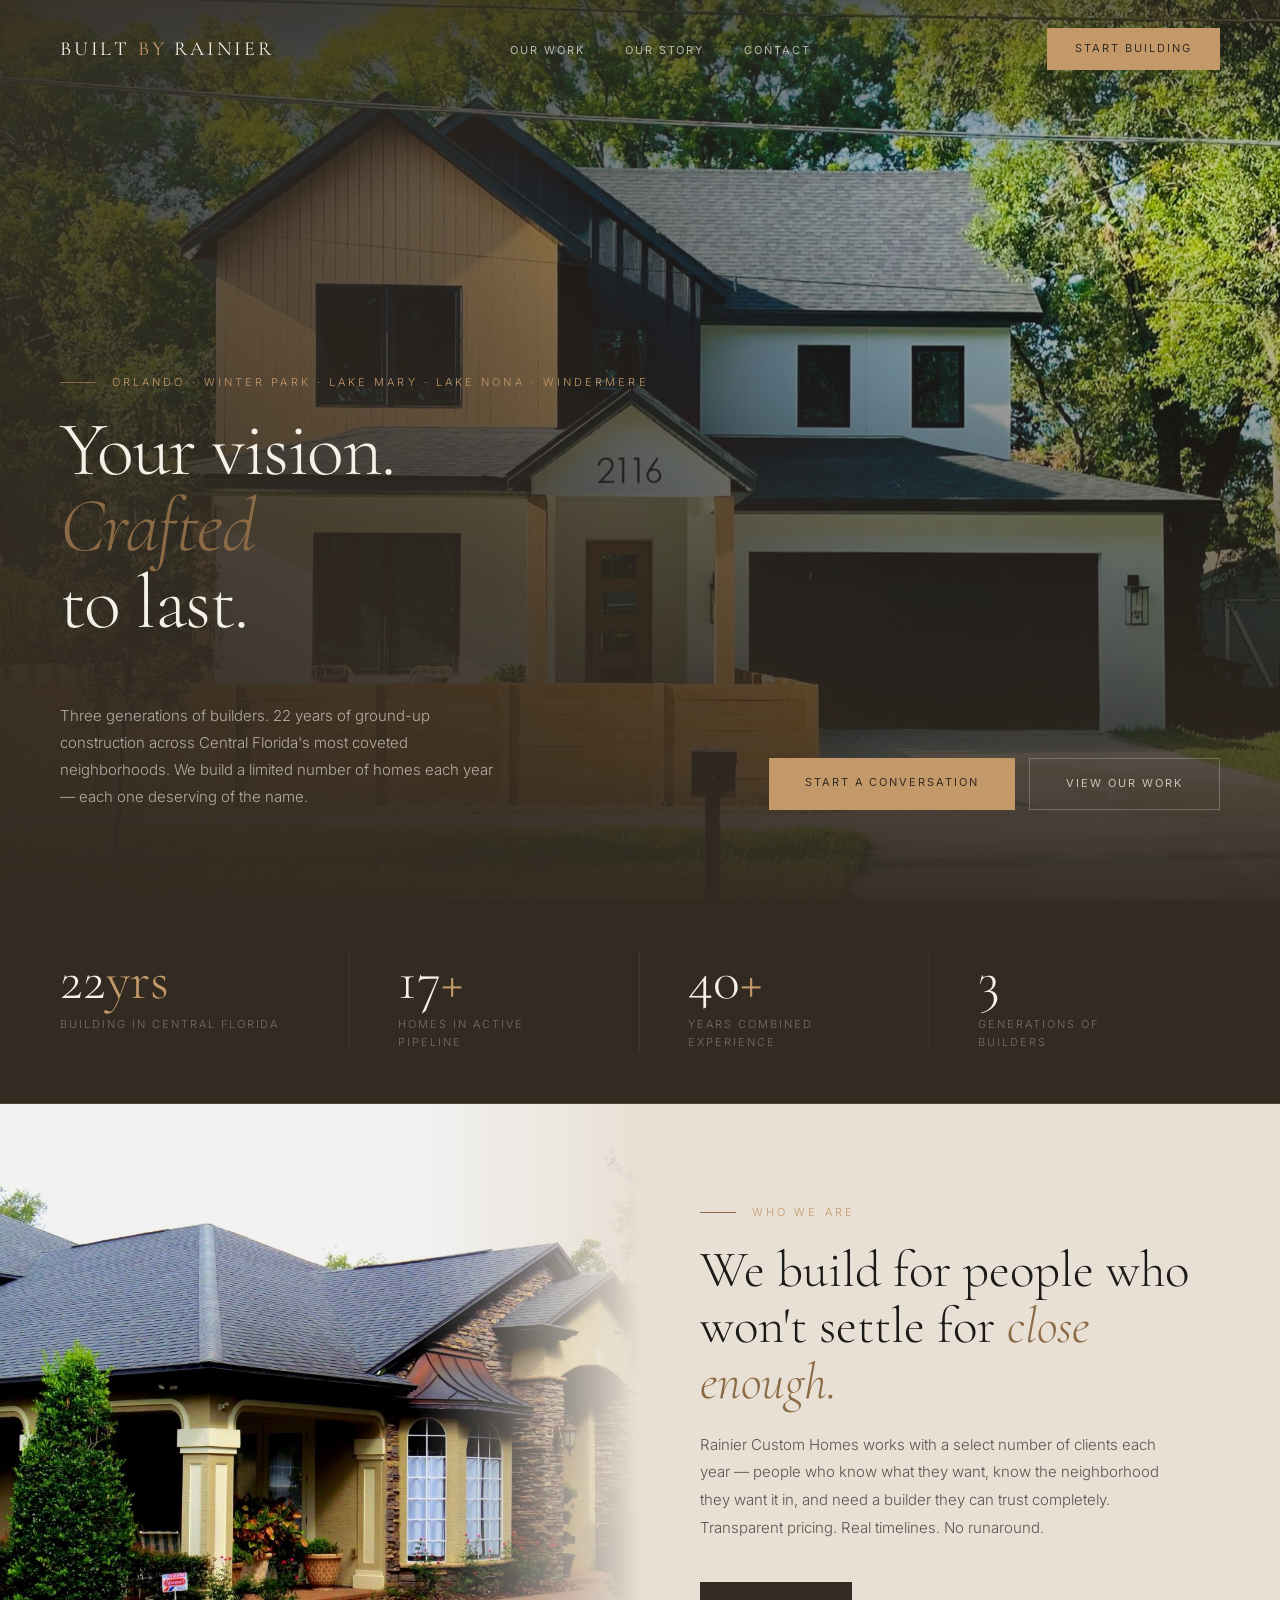
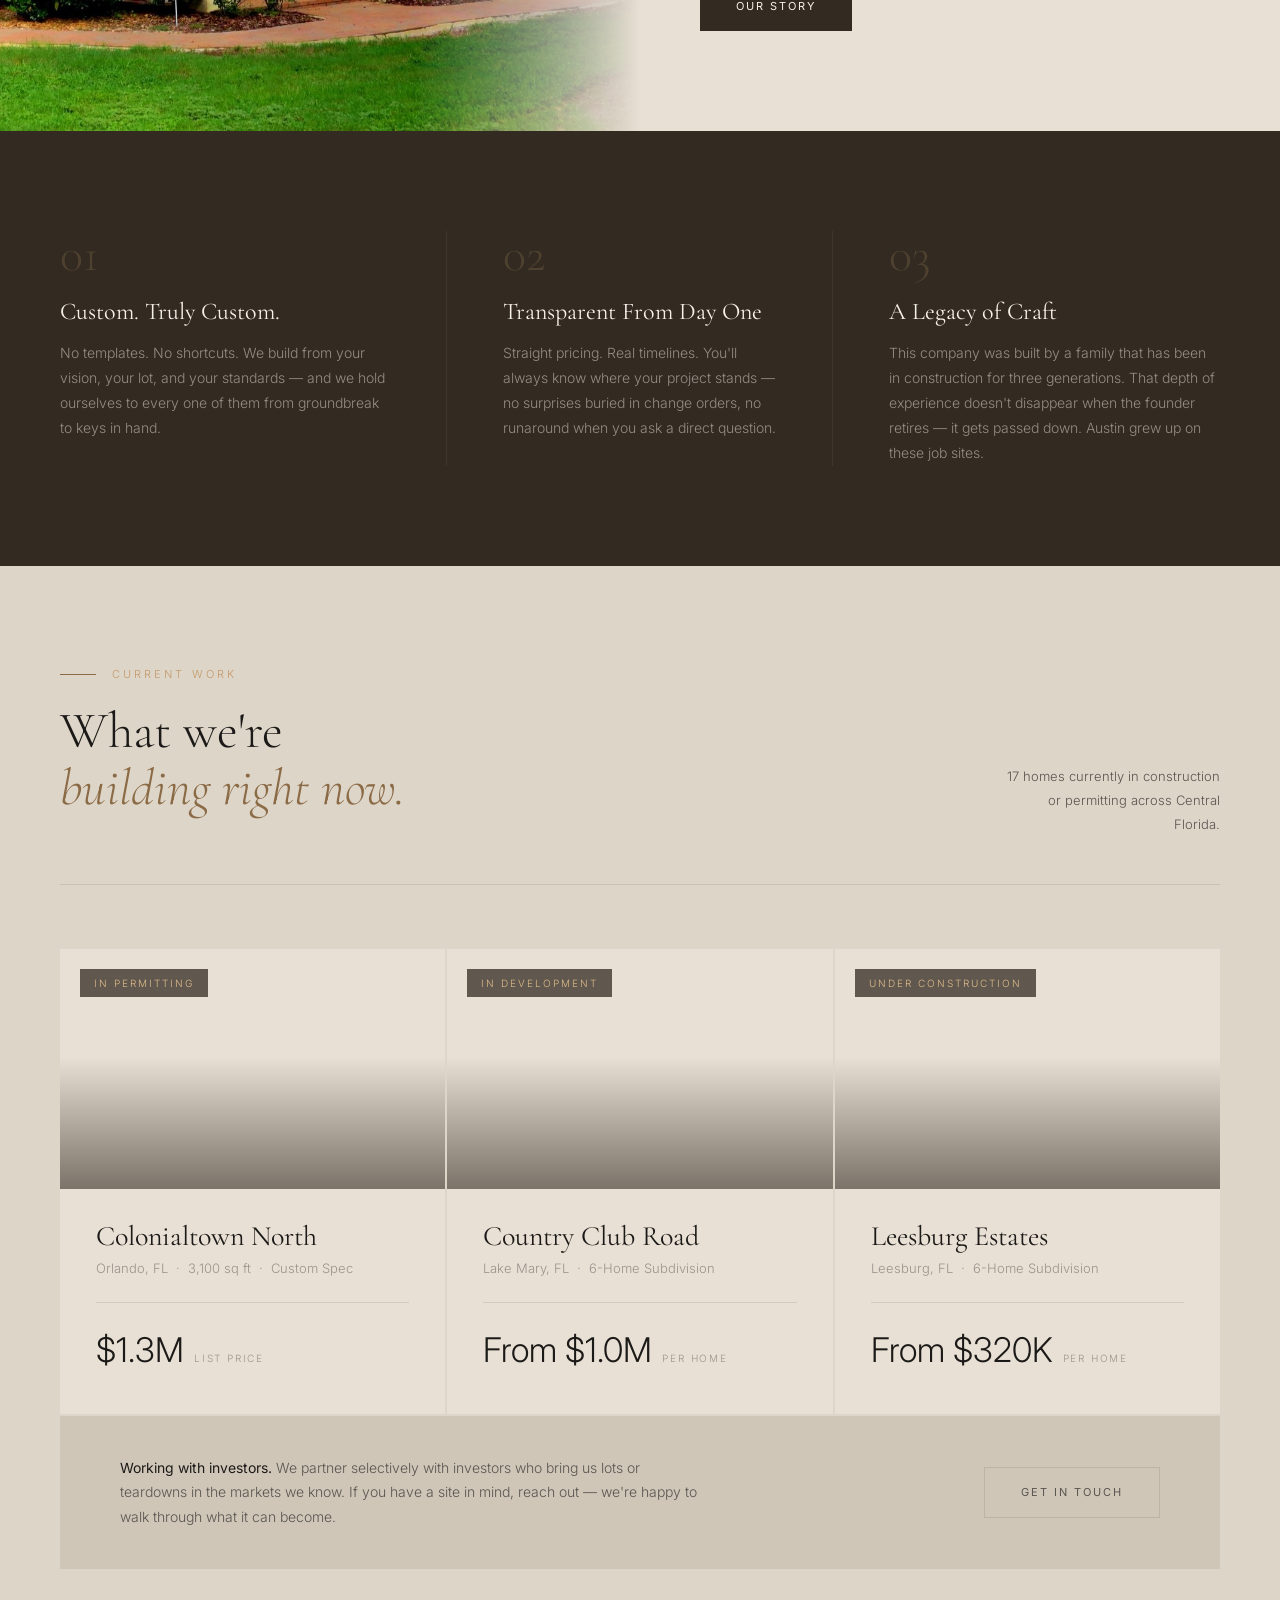
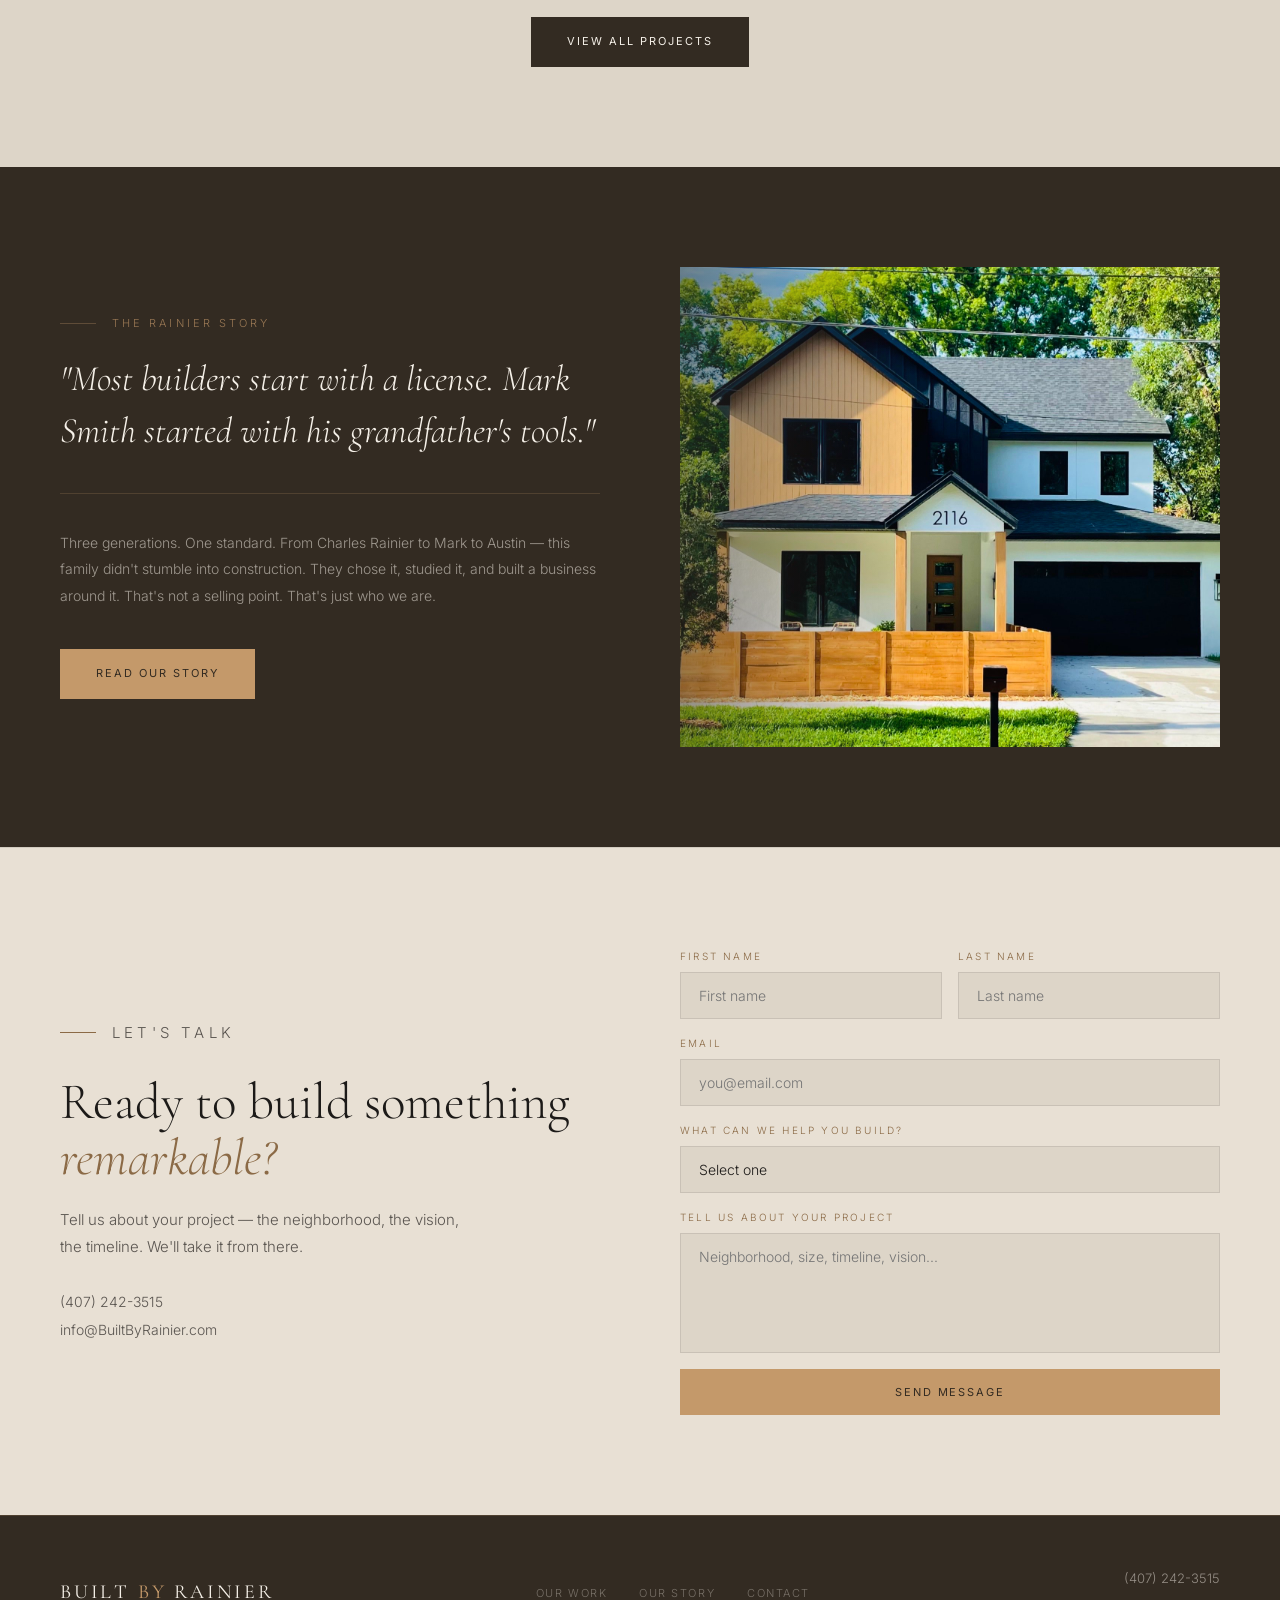
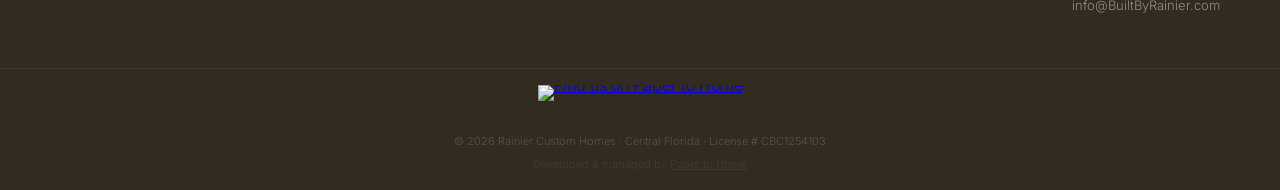
==== index.html @ eb5949b0 "Find us on Paper to Home badge in the footer, linking to the listing Co-Authored-By: Claude Opus 5.5" ====
<!DOCTYPE html>
<html lang="en">
<head>
  <meta charset="UTF-8" />
  <meta name="viewport" content="width=device-width, initial-scale=1.0" />
  <title>Built by Rainier | Custom Home Builder — Orlando, Winter Park, Lake Nona, Windermere</title>
  <meta name="description" content="Rainier Custom Homes has been building high-end custom homes across Central Florida since 2004. Serving Orlando, Winter Park, Lake Mary, Lake Nona, and Windermere." />
  <link rel="canonical" href="https://builtbyrainier.com/" />
  <meta property="og:type" content="website" />
  <meta property="og:title" content="Built by Rainier | Custom Home Builder — Orlando, Winter Park, Lake Nona, Windermere" />
  <meta property="og:description" content="Rainier Custom Homes has been building high-end custom homes across Central Florida since 2004. Serving Orlando, Winter Park, Lake Mary, Lake Nona, and Windermere." />
  <meta property="og:url" content="https://builtbyrainier.com/" />
  <meta property="og:image" content="https://builtbyrainier.com/assets/img/hero-2116.jpg" />
  <script type="application/ld+json">
  {
    "@context": "https://schema.org",
    "@type": "HomeAndConstructionBusiness",
    "name": "Rainier Custom Homes",
    "alternateName": "Built by Rainier",
    "url": "https://builtbyrainier.com/",
    "telephone": "+1-407-242-3515",
    "email": "info@builtbyrainier.com",
    "image": "https://builtbyrainier.com/assets/img/hero-2116.jpg",
    "foundingDate": "2004",
    "address": {"@type": "PostalAddress", "streetAddress": "2116 E Central Blvd", "addressLocality": "Orlando", "addressRegion": "FL", "postalCode": "32803", "addressCountry": "US"},
    "areaServed": ["Orlando", "Winter Park", "Windermere", "Lake Nona", "Lake Mary"]
  }
  </script>
  <link rel="preconnect" href="https://fonts.googleapis.com" />
  <link rel="preconnect" href="https://fonts.gstatic.com" crossorigin />
  <link href="https://fonts.googleapis.com/css2?family=Cormorant+Garamond:ital,wght@0,300;0,400;0,600;1,300;1,400&family=Inter:wght@300;400;500&display=swap" rel="stylesheet" />
  <link rel="stylesheet" href="css/style.css" />
  <style>
    /* ── HERO ── */
    .hero-full {
      background-image:
        linear-gradient(to top,
          rgba(51,43,34,0.97) 0%,
          rgba(51,43,34,0.65) 35%,
          rgba(51,43,34,0.2) 70%,
          rgba(51,43,34,0.0) 100%),
        linear-gradient(to bottom,
          rgba(51,43,34,0.7) 0%,
          rgba(51,43,34,0.0) 22%),
        linear-gradient(to right,
          rgba(51,43,34,0.85) 0%,
          rgba(51,43,34,0.6) 38%,
          rgba(51,43,34,0.1) 70%,
          rgba(51,43,34,0.0) 100%),
        url('assets/img/hero-2116.jpg');
      background-position: 65% center;
    }

    .hero-bottom {
      position: relative;
      display: flex;
      align-items: flex-end;
      justify-content: space-between;
      gap: 40px;
      margin-top: 36px;
    }

    /* ── WHO WE ARE ── */
    .who {
      display: grid;
      grid-template-columns: 1fr 1fr;
      min-height: 560px;
    }

    .who-photo {
      background-image:
        linear-gradient(to right, rgba(232,224,212,0) 65%, rgba(232,224,212,1) 100%),
        url('assets/img/stone-estate.jpg');
      background-size: cover;
      background-position: center;
    }

    .who-text {
      background: var(--bg);
      padding: 100px 80px 100px 60px;
      display: flex;
      flex-direction: column;
      justify-content: center;
    }

    .who-body {
      font-size: 15px;
      font-weight: 300;
      color: var(--ink-mid);
      max-width: 480px;
      line-height: 1.85;
      margin-bottom: 40px;
    }

    /* ── LEGACY TEASER ── */
    .legacy-teaser {
      background: var(--dark);
      padding: 100px 60px;
      display: grid;
      grid-template-columns: 1fr 1fr;
      gap: 80px;
      align-items: center;
    }

    .legacy-quote {
      font-size: clamp(26px, 2.8vw, 38px);
      font-weight: 300;
      font-style: italic;
      line-height: 1.45;
      color: var(--ink-lt);
      padding-bottom: 36px;
      border-bottom: 1px solid var(--rule-gold);
      margin-bottom: 36px;
    }

    .legacy-body {
      font-size: 14px;
      font-weight: 300;
      color: rgba(245,240,232,0.55);
      line-height: 1.9;
      margin-bottom: 40px;
    }

    .legacy-photo {
      height: 480px;
      background-image:
        linear-gradient(to left, rgba(51,43,34,0) 55%, rgba(51,43,34,0.5) 100%),
        url('assets/img/hero-2116.jpg');
      /* Replace with real Rainier family photo — cropped close */
      background-size: cover;
      background-position: center;
    }

    /* ── CONTACT STRIP ── */
    .contact-strip {
      background: var(--bg);
      padding: 100px 60px;
      display: grid;
      grid-template-columns: 1fr 1fr;
      gap: 80px;
      align-items: center;
      border-top: 1px solid var(--rule);
    }

    .contact-left h2 {
      font-size: clamp(36px, 4vw, 52px);
      line-height: 1.1;
      color: var(--ink);
      margin-bottom: 20px;
    }

    .contact-left p {
      font-size: 15px;
      font-weight: 300;
      color: var(--ink-mid);
      line-height: 1.8;
      max-width: 400px;
      margin-bottom: 28px;
    }

    .contact-info a {
      display: block;
      font-size: 14px;
      font-weight: 300;
      color: var(--ink-mid);
      text-decoration: none;
      line-height: 2;
      transition: color 0.2s;
    }
    .contact-info a:hover { color: var(--gold); }

    .contact-right {
      display: flex;
      flex-direction: column;
      gap: 16px;
    }

    .contact-row {
      display: grid;
      grid-template-columns: 1fr 1fr;
      gap: 16px;
    }

    /* ── RESPONSIVE ── */
    @media (max-width: 960px) {
      .hero-bottom { flex-direction: column; align-items: flex-start; gap: 28px; }
      .who { grid-template-columns: 1fr; }
      .who-photo { height: 300px; }
      .who-text { padding: 60px 24px; }
      .legacy-teaser { grid-template-columns: 1fr; padding: 60px 24px; gap: 40px; }
      .legacy-photo { height: 280px; }
      .contact-strip { grid-template-columns: 1fr; padding: 60px 24px; gap: 48px; }
      .contact-row { grid-template-columns: 1fr; }
    }
  </style>
</head>
<body>

  <!-- NAV -->
  <nav id="nav">
    <a href="index.html" class="nav-logo nav-logo--light">Built <span>by</span> Rainier</a>
    <ul class="nav-links nav-links--light">
      <li><a href="work.html">Our Work</a></li>
      <li><a href="story.html">Our Story</a></li>
      <li><a href="contact.html">Contact</a></li>
    </ul>
    <a href="contact.html" class="nav-cta">Start Building</a>
  </nav>

  <!-- HERO -->
  <section class="hero-full" id="top">
    <p class="hero-eyebrow" style="position:relative;">Orlando · Winter Park · Lake Mary · Lake Nona · Windermere</p>
    <h1 class="hero-headline" style="position:relative;">Your vision.<br /><em>Crafted</em><br />to last.</h1>
    <div class="hero-bottom">
      <p class="hero-sub">Three generations of builders. 22 years of ground-up construction across Central Florida's most coveted neighborhoods. We build a limited number of homes each year — each one deserving of the name.</p>
      <div style="display:flex; gap:14px; flex-shrink:0;">
        <a href="contact.html" class="btn-gold">Start a Conversation</a>
        <a href="work.html" class="btn-outline-lt">View Our Work</a>
      </div>
    </div>
  </section>

  <!-- STATS BAR -->
  <div class="stats-bar">
    <div class="stat">
      <div class="stat-number">22<span>yrs</span></div>
      <div class="stat-label">Building in Central Florida</div>
    </div>
    <div class="stat">
      <div class="stat-number">17<span>+</span></div>
      <div class="stat-label">Homes in Active Pipeline</div>
    </div>
    <div class="stat">
      <div class="stat-number">40<span>+</span></div>
      <div class="stat-label">Years Combined Experience</div>
    </div>
    <div class="stat">
      <div class="stat-number">3</div>
      <div class="stat-label">Generations of Builders</div>
    </div>
  </div>

  <!-- WHO WE ARE -->
  <div class="who">
    <div class="who-photo"></div>
    <div class="who-text">
      <p class="section-label">Who We Are</p>
      <h2 class="section-headline">We build for people who won't settle for <em>close enough.</em></h2>
      <p class="who-body">Rainier Custom Homes works with a select number of clients each year — people who know what they want, know the neighborhood they want it in, and need a builder they can trust completely. Transparent pricing. Real timelines. No runaround.</p>
      <a href="story.html" class="btn-dark" style="align-self:flex-start;">Our Story</a>
    </div>
  </div>

  <!-- PILLARS -->
  <div class="pillars">
    <div class="pillar">
      <div class="pillar-num">01</div>
      <h4>Custom. Truly Custom.</h4>
      <p>No templates. No shortcuts. We build from your vision, your lot, and your standards — and we hold ourselves to every one of them from groundbreak to keys in hand.</p>
    </div>
    <div class="pillar">
      <div class="pillar-num">02</div>
      <h4>Transparent From Day One</h4>
      <p>Straight pricing. Real timelines. You'll always know where your project stands — no surprises buried in change orders, no runaround when you ask a direct question.</p>
    </div>
    <div class="pillar">
      <div class="pillar-num">03</div>
      <h4>A Legacy of Craft</h4>
      <p>This company was built by a family that has been in construction for three generations. That depth of experience doesn't disappear when the founder retires — it gets passed down. Austin grew up on these job sites.</p>
    </div>
  </div>

  <!-- ACTIVE PROJECTS -->
  <section style="background:var(--bg-2); padding:100px 60px;" id="work">
    <div style="display:flex; justify-content:space-between; align-items:flex-end; margin-bottom:64px; padding-bottom:48px; border-bottom:1px solid var(--rule);">
      <div>
        <p class="section-label">Current Work</p>
        <h2 class="section-headline">What we're<br /><em>building right now.</em></h2>
      </div>
      <p style="font-size:13px; color:var(--ink-mid); max-width:220px; text-align:right; line-height:1.85;">17 homes currently in construction or permitting across Central Florida.</p>
    </div>

    <div class="projects-grid">
      <div class="project-card">
        <div class="project-img" style="background-image:url('https://images.unsplash.com/photo-1647579350687-d409523aabcc?auto=format&fit=crop&w=800&q=80');">
          <div class="project-img-overlay"></div>
          <div class="project-img-status">In Permitting</div>
        </div>
        <div class="project-body">
          <h3 class="project-location">Colonialtown North</h3>
          <p class="project-detail">Orlando, FL &nbsp;·&nbsp; 3,100 sq ft &nbsp;·&nbsp; Custom Spec</p>
          <div class="project-price">
            <span class="project-price-num">$1.3M</span>
            <span class="project-price-label">List Price</span>
          </div>
        </div>
      </div>
      <div class="project-card">
        <div class="project-img" style="background-image:url('https://images.unsplash.com/photo-1582268611958-ebfd161ef9cf?auto=format&fit=crop&w=800&q=80');">
          <div class="project-img-overlay"></div>
          <div class="project-img-status">In Development</div>
        </div>
        <div class="project-body">
          <h3 class="project-location">Country Club Road</h3>
          <p class="project-detail">Lake Mary, FL &nbsp;·&nbsp; 6-Home Subdivision</p>
          <div class="project-price">
            <span class="project-price-num">From $1.0M</span>
            <span class="project-price-label">Per Home</span>
          </div>
        </div>
      </div>
      <div class="project-card">
        <div class="project-img" style="background-image:url('https://images.unsplash.com/photo-1647579350413-a6ada4e480ed?auto=format&fit=crop&w=800&q=80');">
          <div class="project-img-overlay"></div>
          <div class="project-img-status">Under Construction</div>
        </div>
        <div class="project-body">
          <h3 class="project-location">Leesburg Estates</h3>
          <p class="project-detail">Leesburg, FL &nbsp;·&nbsp; 6-Home Subdivision</p>
          <div class="project-price">
            <span class="project-price-num">From $320K</span>
            <span class="project-price-label">Per Home</span>
          </div>
        </div>
      </div>
    </div>

    <div class="investor-quiet" style="margin-top:2px;">
      <p><strong>Working with investors.</strong> We partner selectively with investors who bring us lots or teardowns in the markets we know. If you have a site in mind, reach out — we're happy to walk through what it can become.</p>
      <a href="contact.html" class="btn-outline-dk" style="flex-shrink:0;">Get in Touch</a>
    </div>

    <div style="margin-top:48px; text-align:center;">
      <a href="work.html" class="btn-dark">View All Projects</a>
    </div>
  </section>

  <!-- LEGACY TEASER -->
  <section class="legacy-teaser">
    <div>
      <p class="section-label section-label--dark">The Rainier Story</p>
      <blockquote class="legacy-quote">"Most builders start with a license. Mark Smith started with his grandfather's tools."</blockquote>
      <p class="legacy-body">Three generations. One standard. From Charles Rainier to Mark to Austin — this family didn't stumble into construction. They chose it, studied it, and built a business around it. That's not a selling point. That's just who we are.</p>
      <a href="story.html" class="btn-gold">Read Our Story</a>
    </div>
    <div class="legacy-photo"></div>
  </section>

  <!-- CONTACT STRIP -->
  <section class="contact-strip">
    <div class="contact-left">
      <p class="section-label">Let's Talk</p>
      <h2>Ready to build something <em>remarkable?</em></h2>
      <p>Tell us about your project — the neighborhood, the vision, the timeline. We'll take it from there.</p>
      <div class="contact-info">
        <a href="tel:4072423515">(407) 242-3515</a>
        <a href="mailto:info@BuiltByRainier.com">info@BuiltByRainier.com</a>
      </div>
    </div>
    <form class="contact-right" action="https://formsubmit.co/info@builtbyrainier.com" method="POST">
      <input type="hidden" name="_subject" value="New website inquiry (Homepage) — Built by Rainier" />
      <input type="hidden" name="_next" value="https://builtbyrainier.com/thanks.html" />
      <input type="hidden" name="_template" value="table" />
      <input type="hidden" name="_captcha" value="false" />
      <input type="text" name="_honey" style="display:none" tabindex="-1" autocomplete="off" />
      <div class="contact-row">
        <div class="contact-field">
          <label>First Name</label>
          <input type="text" name="first_name" required placeholder="First name" />
        </div>
        <div class="contact-field">
          <label>Last Name</label>
          <input type="text" name="last_name" placeholder="Last name" />
        </div>
      </div>
      <div class="contact-field">
        <label>Email</label>
        <input type="email" name="email" required placeholder="you@email.com" />
      </div>
      <div class="contact-field">
        <label>What can we help you build?</label>
        <select name="project_type">
          <option value="">Select one</option>
          <option>Custom Home — I have a lot</option>
          <option>Custom Home — Still searching for a lot</option>
          <option>Investor Partnership</option>
          <option>Other</option>
        </select>
      </div>
      <div class="contact-field">
        <label>Tell us about your project</label>
        <textarea name="message" placeholder="Neighborhood, size, timeline, vision..."></textarea>
      </div>
      <button type="submit" class="btn-gold" style="text-align:center; cursor:pointer; border:none;">Send Message</button>
    </form>
  </section>

  <!-- FOOTER -->
  <footer>
    <div class="footer-brand">Built <span>by</span> Rainier</div>
    <ul class="footer-nav">
      <li><a href="work.html">Our Work</a></li>
      <li><a href="story.html">Our Story</a></li>
      <li><a href="contact.html">Contact</a></li>
    </ul>
    <div class="footer-contact">
      <a href="tel:4072423515">(407) 242-3515</a>
      <a href="mailto:info@BuiltByRainier.com">info@BuiltByRainier.com</a>
    </div>
  </footer>
  <div style="background:var(--dark); padding:16px 60px; border-top:1px solid rgba(196,153,106,0.08);">
    <a href="https://www.papertohome.com/contractors/brevard/rainier-construction-inc" title="Rainier Custom Homes on Paper to Home" style="display:block;width:max-content;line-height:0;margin:0 auto 10px"><img src="https://www.papertohome.com/dir-assets/badge.svg" alt="Find us on Paper to Home" width="143" height="40" loading="lazy"></a>
    <p class="footer-copy">© 2026 Rainier Custom Homes · Central Florida · License # CBC1254103</p>
    <p class="footer-copy" style="margin-top:6px; opacity:0.4; font-size:0.7rem;">Developed & managed by <a href="https://www.papertohome.com" target="_blank" style="color:inherit;">Paper to Home</a></p>
  </div>

  <script>
    const nav = document.getElementById('nav');
    window.addEventListener('scroll', () => {
      nav.classList.toggle('scrolled', window.scrollY > 60);
    });
  </script>

</body>
</html>
---- css/style.css ----
/* ============================================================
   BUILT BY RAINIER — Shared Stylesheet
   ============================================================ */

*, *::before, *::after { box-sizing: border-box; margin: 0; padding: 0; }

:root {
  --ink:        #1C1A18;
  --ink-mid:    #5A5550;
  --ink-dim:    #9A948E;
  --ink-lt:     #F5F0E8;
  --bg:         #E8E0D4;
  --bg-2:       #DDD5C8;
  --bg-3:       #CFC6B8;
  --dark:       #332B22;
  --dark-2:     #3B3229;
  --gold:       #C4996A;
  --gold-dim:   #8B6A46;
  --gold-lt:    #DDB98A;
  --rule:       rgba(28,26,24,0.1);
  --rule-gold:  rgba(196,153,106,0.2);
}

html { scroll-behavior: smooth; }

body {
  background: var(--bg);
  color: var(--ink);
  font-family: 'Inter', sans-serif;
  font-weight: 300;
  font-size: 16px;
  line-height: 1.6;
  -webkit-font-smoothing: antialiased;
}

/* ── TYPOGRAPHY ── */
h1, h2, h3, h4, blockquote {
  font-family: 'Cormorant Garamond', serif;
  font-weight: 300;
  line-height: 1.1;
}

em { font-style: italic; color: var(--gold-dim); }

/* ── BUTTONS ── */
.btn-gold {
  display: inline-block;
  font-family: 'Inter', sans-serif;
  font-size: 11px;
  font-weight: 400;
  letter-spacing: 0.18em;
  text-transform: uppercase;
  color: var(--dark);
  background: var(--gold);
  padding: 16px 36px;
  text-decoration: none;
  transition: background 0.2s;
}
.btn-gold:hover { background: var(--gold-lt); }

.btn-dark {
  display: inline-block;
  font-family: 'Inter', sans-serif;
  font-size: 11px;
  font-weight: 400;
  letter-spacing: 0.18em;
  text-transform: uppercase;
  color: var(--ink-lt);
  background: var(--dark);
  padding: 16px 36px;
  text-decoration: none;
  transition: background 0.2s;
}
.btn-dark:hover { background: var(--dark-2); }

.btn-outline-lt {
  display: inline-block;
  font-family: 'Inter', sans-serif;
  font-size: 11px;
  font-weight: 400;
  letter-spacing: 0.18em;
  text-transform: uppercase;
  color: rgba(245,240,232,0.75);
  border: 1px solid rgba(245,240,232,0.25);
  padding: 16px 36px;
  text-decoration: none;
  transition: all 0.2s;
}
.btn-outline-lt:hover { color: var(--ink-lt); border-color: rgba(245,240,232,0.6); }

.btn-outline-dk {
  display: inline-block;
  font-family: 'Inter', sans-serif;
  font-size: 11px;
  font-weight: 400;
  letter-spacing: 0.18em;
  text-transform: uppercase;
  color: var(--ink-mid);
  border: 1px solid var(--rule);
  padding: 16px 36px;
  text-decoration: none;
  transition: all 0.2s;
}
.btn-outline-dk:hover { color: var(--ink); border-color: rgba(28,26,24,0.4); }

/* ── NAV ── */
nav {
  position: fixed;
  top: 0; left: 0; right: 0;
  z-index: 100;
  display: flex;
  align-items: center;
  justify-content: space-between;
  padding: 28px 60px;
  background: transparent;
  transition: background 0.4s, border-color 0.4s;
}

nav.scrolled {
  background: rgba(232,224,212,0.97);
  border-bottom: 1px solid var(--rule);
  backdrop-filter: blur(10px);
}

nav.solid {
  background: rgba(232,224,212,0.97);
  border-bottom: 1px solid var(--rule);
}

.nav-logo {
  font-family: 'Cormorant Garamond', serif;
  font-size: 20px;
  font-weight: 400;
  letter-spacing: 0.14em;
  text-transform: uppercase;
  text-decoration: none;
  transition: color 0.4s;
}

.nav-logo--light { color: var(--ink-lt); }
.nav-logo--dark  { color: var(--ink); }
.nav-logo span   { color: var(--gold); }

nav.scrolled .nav-logo,
nav.solid .nav-logo { color: var(--ink); }

.nav-links {
  display: flex;
  gap: 40px;
  list-style: none;
}

.nav-links a {
  font-size: 11px;
  font-weight: 400;
  letter-spacing: 0.18em;
  text-transform: uppercase;
  text-decoration: none;
  transition: color 0.2s;
}

.nav-links--light a { color: rgba(245,240,232,0.7); }
.nav-links--dark a  { color: var(--ink-mid); }

nav.scrolled .nav-links a,
nav.solid .nav-links a { color: var(--ink-mid); }

.nav-links a:hover,
nav.scrolled .nav-links a:hover,
nav.solid .nav-links a:hover { color: var(--gold); }

.nav-links a.active { color: var(--gold); }

.nav-cta {
  font-family: 'Inter', sans-serif;
  font-size: 11px;
  font-weight: 400;
  letter-spacing: 0.18em;
  text-transform: uppercase;
  color: var(--dark);
  background: var(--gold);
  padding: 12px 28px;
  text-decoration: none;
  transition: background 0.2s;
}
.nav-cta:hover { background: var(--gold-lt); }

/* ── HERO — FULL VIEWPORT ── */
.hero-full {
  position: relative;
  min-height: 100vh;
  display: flex;
  flex-direction: column;
  justify-content: flex-end;
  padding: 0 60px 90px;
  overflow: hidden;
  background-size: cover;
  background-position: center;
}

/* ── HERO — PAGE (shorter, for inner pages) ── */
.hero-page {
  position: relative;
  padding: 180px 60px 80px;
  background-size: cover;
  background-position: center;
  overflow: hidden;
}

.hero-page-overlay {
  position: absolute;
  inset: 0;
  background: linear-gradient(135deg, rgba(51,43,34,0.85) 0%, rgba(51,43,34,0.5) 100%);
}

.hero-page-content { position: relative; }

.hero-eyebrow {
  font-family: 'Inter', sans-serif;
  font-size: 11px;
  letter-spacing: 0.28em;
  text-transform: uppercase;
  color: var(--gold);
  margin-bottom: 20px;
  display: flex;
  align-items: center;
  gap: 16px;
}

.hero-eyebrow::before {
  content: '';
  display: block;
  width: 36px;
  height: 1px;
  background: var(--gold-dim);
}

.hero-headline {
  font-size: clamp(48px, 6vw, 80px);
  font-weight: 300;
  line-height: 1.0;
  color: var(--ink-lt);
  max-width: 700px;
  margin-bottom: 24px;
  letter-spacing: -0.02em;
}

.hero-sub {
  font-size: 15px;
  font-weight: 300;
  color: rgba(245,240,232,0.65);
  max-width: 440px;
  line-height: 1.8;
}

/* ── SECTION LABELS ── */
.section-label {
  font-family: 'Inter', sans-serif;
  font-size: 11px;
  letter-spacing: 0.28em;
  text-transform: uppercase;
  color: var(--gold);
  margin-bottom: 20px;
  display: flex;
  align-items: center;
  gap: 16px;
}

.section-label::before {
  content: '';
  display: block;
  width: 36px;
  height: 1px;
  background: var(--gold-dim);
}

.section-label--dark { color: rgba(196,153,106,0.7); }
.section-label--dark::before { background: rgba(196,153,106,0.3); }

.section-headline {
  font-size: clamp(36px, 4vw, 56px);
  font-weight: 300;
  line-height: 1.1;
  color: var(--ink);
  margin-bottom: 20px;
}

.section-headline--lt { color: var(--ink-lt); }

/* ── STATS BAR ── */
.stats-bar {
  background: var(--dark);
  padding: 52px 60px;
  display: grid;
  grid-template-columns: repeat(4, 1fr);
  border-bottom: 1px solid var(--rule-gold);
}

.stat {
  padding: 0 48px;
  border-right: 1px solid rgba(196,153,106,0.12);
}
.stat:first-child { padding-left: 0; }
.stat:last-child  { border-right: none; }

.stat-number {
  font-family: 'Cormorant Garamond', serif;
  font-size: 56px;
  font-weight: 300;
  color: var(--ink-lt);
  line-height: 1;
  margin-bottom: 8px;
}

.stat-number span { color: var(--gold); }

.stat-label {
  font-family: 'Inter', sans-serif;
  font-size: 11px;
  font-weight: 300;
  letter-spacing: 0.18em;
  text-transform: uppercase;
  color: rgba(245,240,232,0.35);
}

/* ── PROJECT CARDS ── */
.projects-grid {
  display: grid;
  grid-template-columns: repeat(3, 1fr);
  gap: 2px;
}

.project-card {
  background: var(--bg);
  overflow: hidden;
  transition: transform 0.3s, box-shadow 0.3s;
}
.project-card:hover {
  transform: translateY(-4px);
  box-shadow: 0 20px 60px rgba(51,43,34,0.15);
}

.project-img {
  height: 240px;
  background-size: cover;
  background-position: center;
  position: relative;
}

.project-img-overlay {
  position: absolute;
  inset: 0;
  background: linear-gradient(to top, rgba(51,43,34,0.6) 0%, transparent 55%);
}

.project-img-status {
  position: absolute;
  top: 20px;
  left: 20px;
  font-family: 'Inter', sans-serif;
  font-size: 10px;
  letter-spacing: 0.2em;
  text-transform: uppercase;
  color: var(--gold-lt);
  background: rgba(51,43,34,0.75);
  padding: 6px 14px;
  backdrop-filter: blur(4px);
}

.project-body { padding: 32px 36px 36px; }

.project-location {
  font-size: 28px;
  font-weight: 400;
  color: var(--ink);
  margin-bottom: 6px;
  line-height: 1.1;
}

.project-detail {
  font-family: 'Inter', sans-serif;
  font-size: 13px;
  font-weight: 300;
  color: var(--ink-dim);
  margin-bottom: 24px;
}

.project-price {
  display: flex;
  align-items: baseline;
  gap: 10px;
  padding-top: 20px;
  border-top: 1px solid var(--rule);
}

.project-price-num {
  font-size: 34px;
  font-weight: 300;
  color: var(--ink);
}

.project-price-label {
  font-family: 'Inter', sans-serif;
  font-size: 10px;
  letter-spacing: 0.18em;
  text-transform: uppercase;
  color: var(--ink-dim);
}

/* ── PILLARS ── */
.pillars {
  background: var(--dark);
  padding: 100px 60px;
  display: grid;
  grid-template-columns: repeat(3, 1fr);
}

.pillar {
  padding: 0 56px;
  border-right: 1px solid rgba(196,153,106,0.1);
}
.pillar:first-child { padding-left: 0; }
.pillar:last-child  { border-right: none; padding-right: 0; }

.pillar-num {
  font-family: 'Cormorant Garamond', serif;
  font-size: 48px;
  font-weight: 300;
  color: rgba(196,153,106,0.2);
  line-height: 1;
  margin-bottom: 20px;
}

.pillar h4 {
  font-family: 'Cormorant Garamond', serif;
  font-size: 24px;
  font-weight: 400;
  color: var(--ink-lt);
  margin-bottom: 14px;
}

.pillar p {
  font-family: 'Inter', sans-serif;
  font-size: 14px;
  font-weight: 300;
  color: rgba(245,240,232,0.5);
  line-height: 1.8;
}

/* ── INVESTOR QUIET ── */
.investor-quiet {
  background: var(--bg-3);
  padding: 40px 60px;
  display: flex;
  align-items: center;
  justify-content: space-between;
  gap: 48px;
}

.investor-quiet p {
  font-family: 'Inter', sans-serif;
  font-size: 14px;
  font-weight: 300;
  color: var(--ink-mid);
  max-width: 580px;
  line-height: 1.75;
}

.investor-quiet strong { color: var(--ink); font-weight: 400; }

/* ── FOOTER ── */
footer {
  background: var(--dark);
  padding: 52px 60px;
  display: flex;
  justify-content: space-between;
  align-items: center;
  border-top: 1px solid var(--rule-gold);
}

.footer-brand {
  font-family: 'Cormorant Garamond', serif;
  font-size: 20px;
  font-weight: 400;
  letter-spacing: 0.14em;
  text-transform: uppercase;
  color: var(--ink-lt);
}
.footer-brand span { color: var(--gold); }

.footer-nav {
  display: flex;
  gap: 32px;
  list-style: none;
}

.footer-nav a {
  font-family: 'Inter', sans-serif;
  font-size: 11px;
  font-weight: 300;
  letter-spacing: 0.14em;
  text-transform: uppercase;
  color: rgba(245,240,232,0.35);
  text-decoration: none;
  transition: color 0.2s;
}
.footer-nav a:hover { color: var(--gold); }

.footer-contact {
  display: flex;
  flex-direction: column;
  align-items: flex-end;
  gap: 6px;
}

.footer-contact a {
  font-family: 'Inter', sans-serif;
  font-size: 13px;
  font-weight: 300;
  color: rgba(245,240,232,0.5);
  text-decoration: none;
  transition: color 0.2s;
}
.footer-contact a:hover { color: var(--gold); }

.footer-copy {
  font-family: 'Inter', sans-serif;
  font-size: 11px;
  font-weight: 300;
  color: rgba(245,240,232,0.2);
  margin-top: 32px;
  text-align: center;
  padding-bottom: 0;
}

/* ── CONTACT FORM ── */
.contact-field {
  display: flex;
  flex-direction: column;
  gap: 8px;
}

.contact-field label {
  font-family: 'Inter', sans-serif;
  font-size: 10px;
  letter-spacing: 0.22em;
  text-transform: uppercase;
  color: var(--gold-dim);
}

.contact-field input,
.contact-field textarea,
.contact-field select {
  background: var(--bg-2);
  border: 1px solid var(--rule);
  padding: 14px 18px;
  font-family: 'Inter', sans-serif;
  font-size: 14px;
  font-weight: 300;
  color: var(--ink);
  outline: none;
  transition: border-color 0.2s;
  appearance: none;
  width: 100%;
}

.contact-field input:focus,
.contact-field textarea:focus,
.contact-field select:focus { border-color: var(--gold-dim); }

.contact-field textarea { height: 120px; resize: none; }

/* ── RESPONSIVE ── */
@media (max-width: 960px) {
  nav { padding: 20px 24px; }
  nav .nav-links { display: none; }
  nav .nav-cta { display: none; }

  .hero-full  { padding: 0 24px 60px; }
  .hero-page  { padding: 140px 24px 60px; }

  .stats-bar {
    grid-template-columns: repeat(2, 1fr);
    padding: 48px 24px;
    gap: 40px;
  }
  .stat { padding: 0; border-right: none; }

  .pillars {
    grid-template-columns: 1fr;
    padding: 60px 24px;
    gap: 40px;
  }
  .pillar {
    padding: 0 0 40px 0;
    border-right: none;
    border-bottom: 1px solid rgba(196,153,106,0.1);
  }
  .pillar:last-child { border-bottom: none; padding-bottom: 0; }

  .projects-grid { grid-template-columns: 1fr; }

  .investor-quiet { flex-direction: column; padding: 40px 24px; }

  footer {
    flex-direction: column;
    gap: 32px;
    text-align: center;
    padding: 40px 24px;
  }
  .footer-contact { align-items: center; }
  .footer-nav { flex-wrap: wrap; justify-content: center; }
}
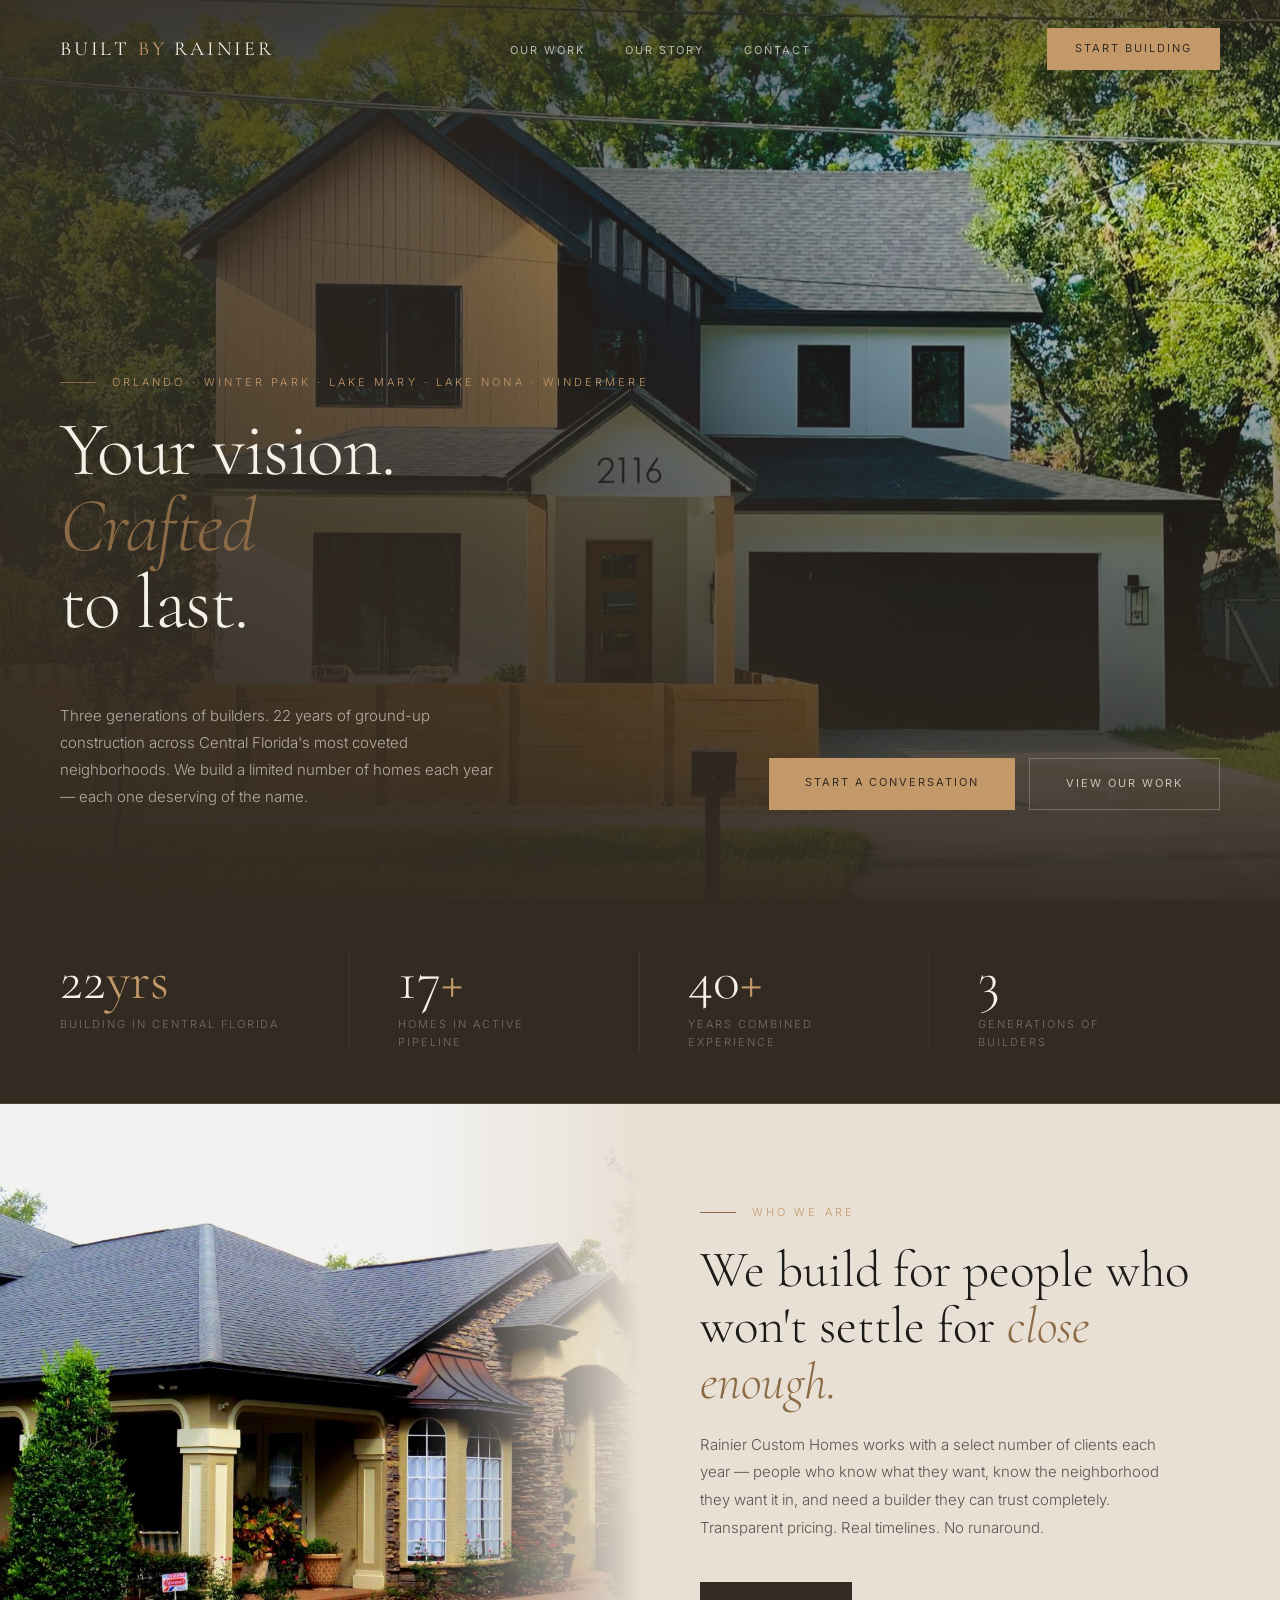
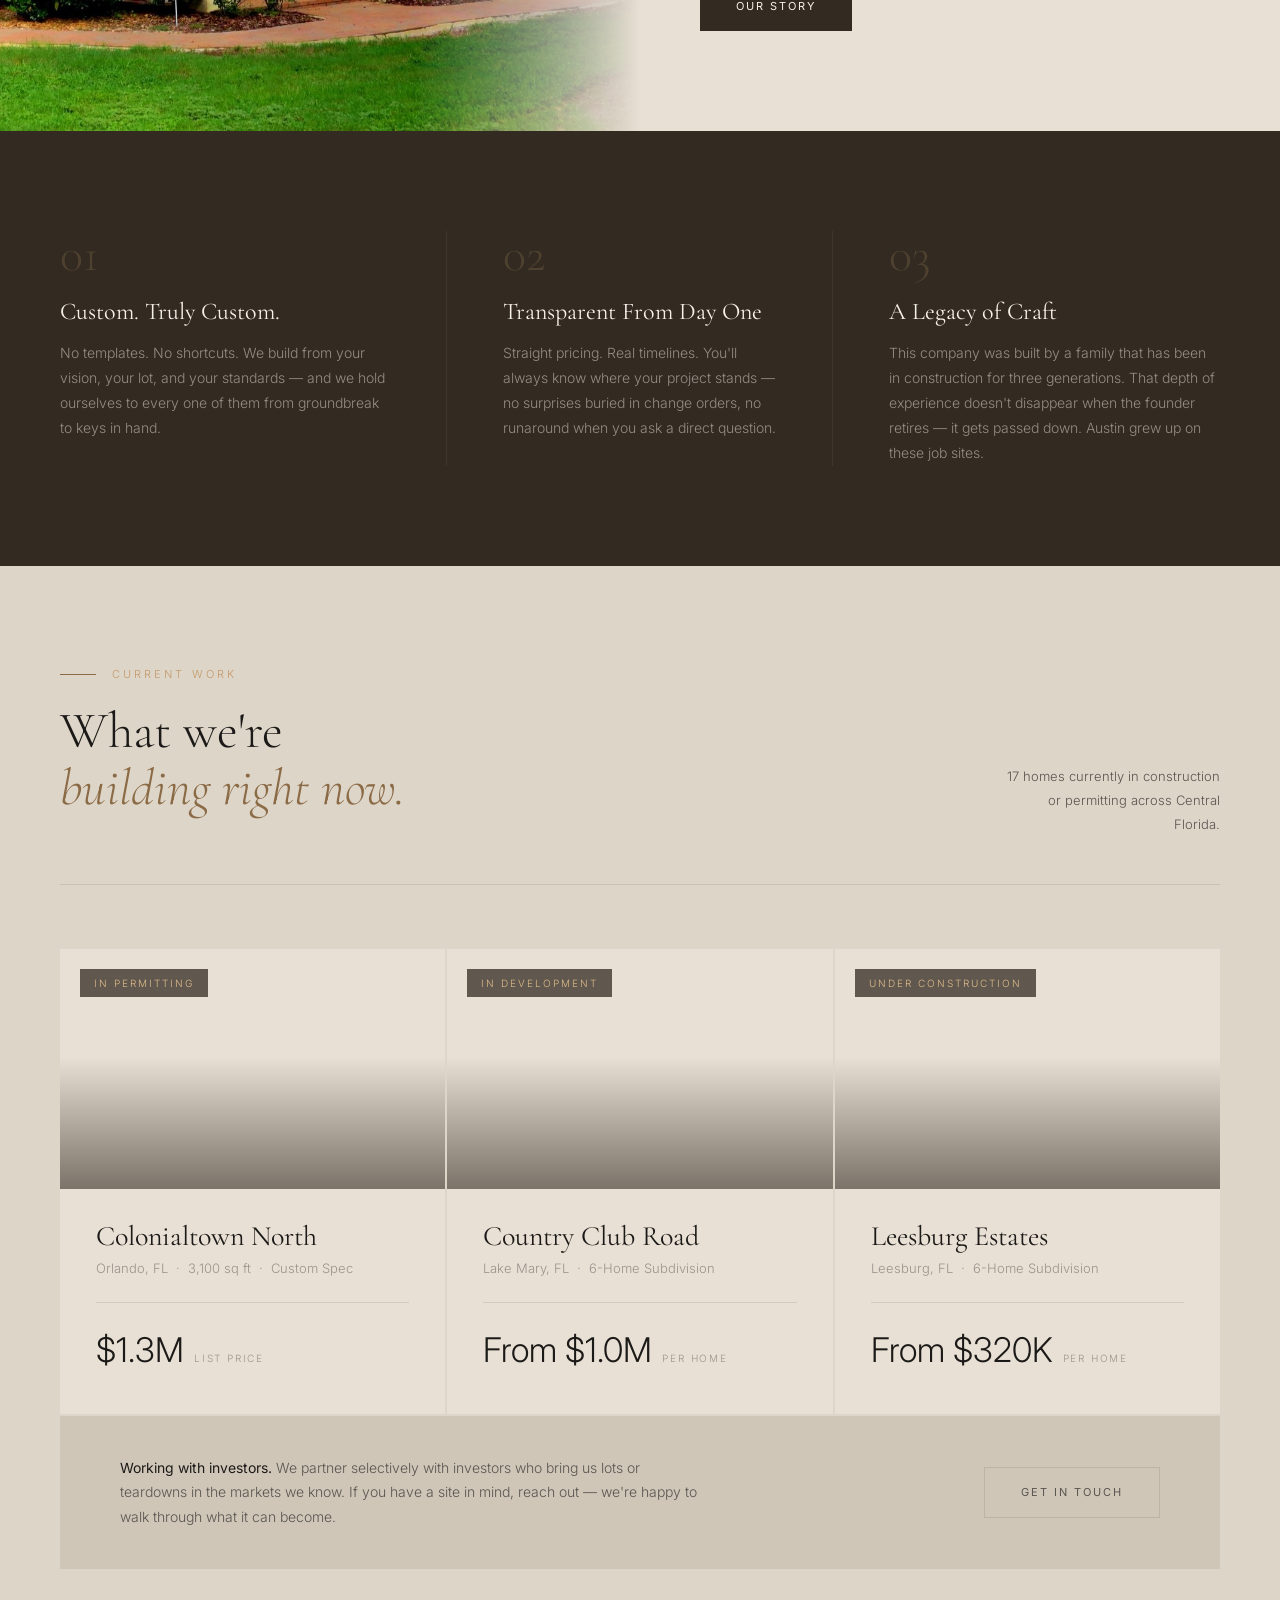
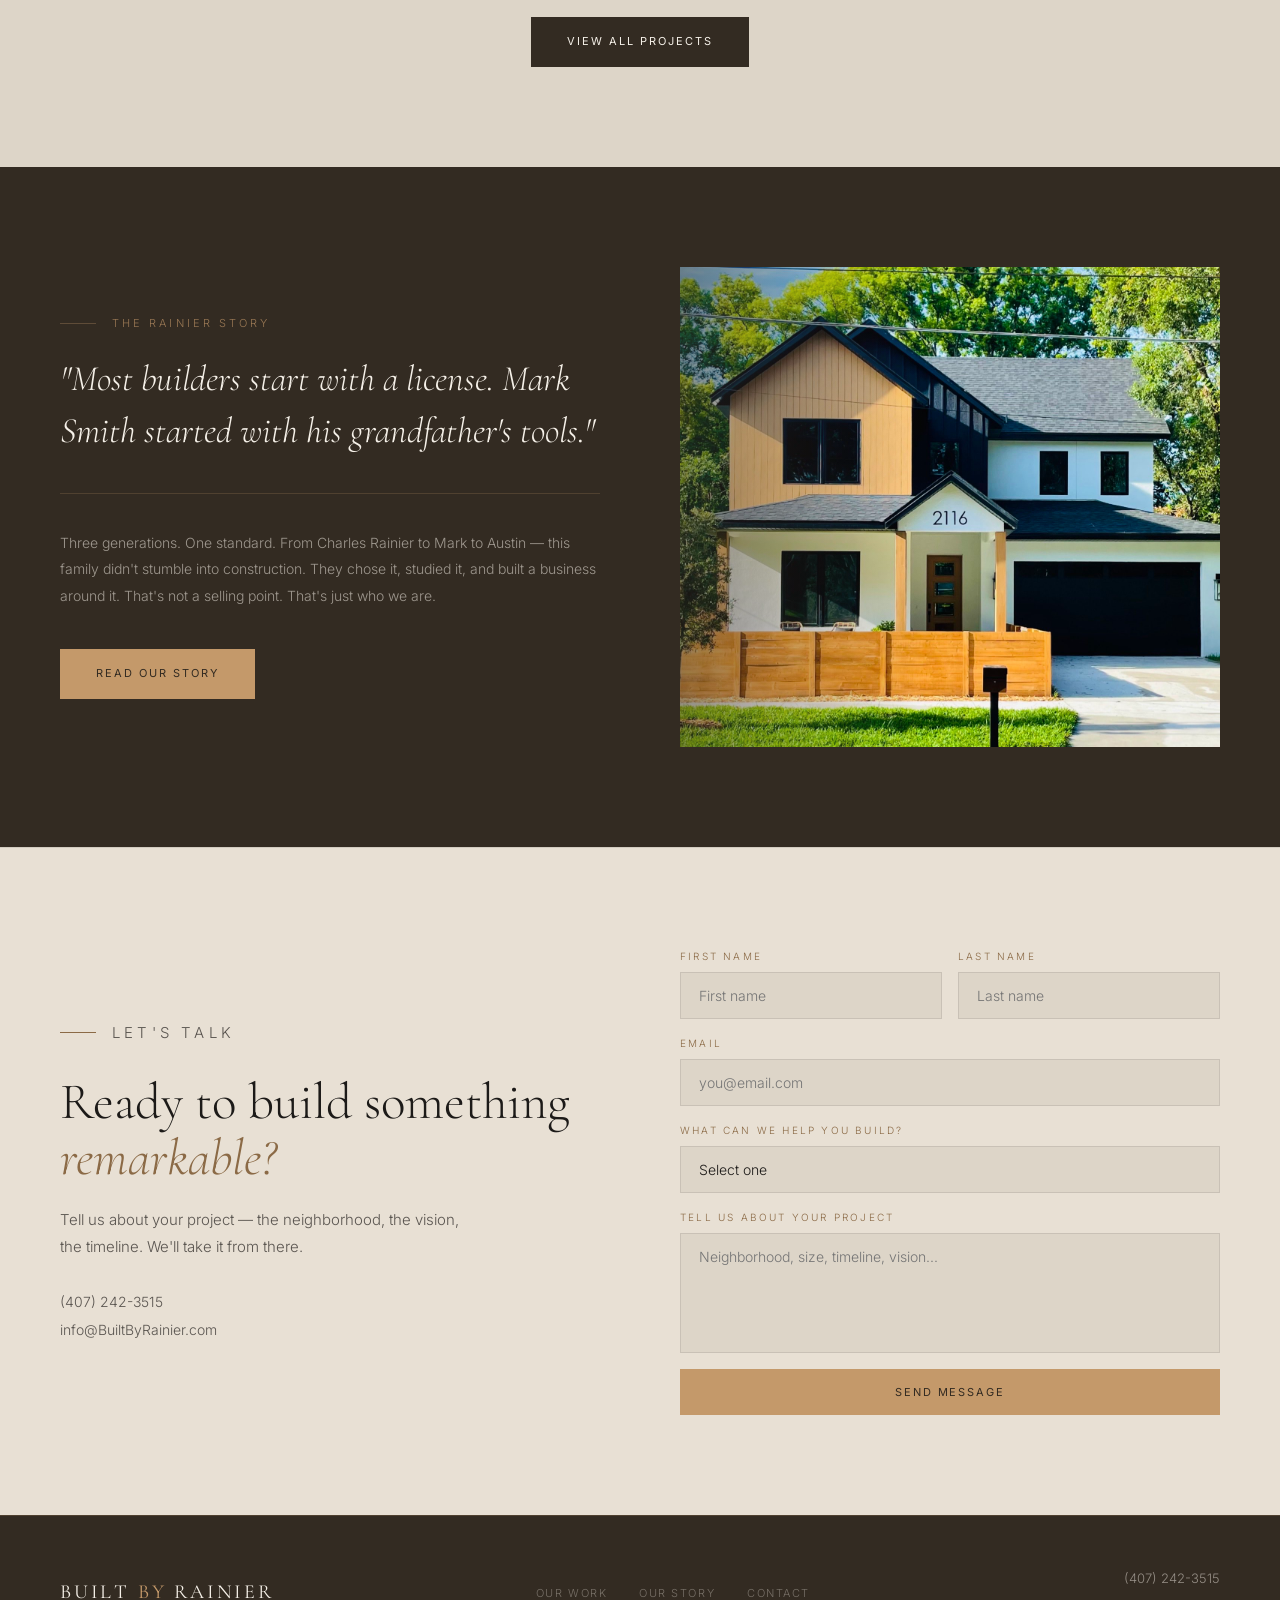
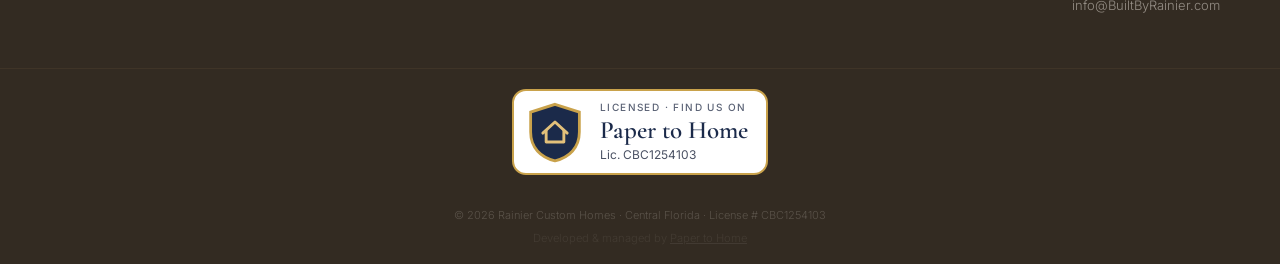
==== commit c737ae0b: "Badge D: Licensed · Find us on Paper to Home, with CBC1254103 Replaces the old footer badge image on" ====
--- a/index.html
+++ b/index.html
@@ -409,7 +409,7 @@
     </div>
   </footer>
   <div style="background:var(--dark); padding:16px 60px; border-top:1px solid rgba(196,153,106,0.08);">
-    <a href="https://www.papertohome.com/contractors/brevard/rainier-construction-inc" title="Rainier Custom Homes on Paper to Home" style="display:block;width:max-content;line-height:0;margin:0 auto 10px"><img src="https://www.papertohome.com/dir-assets/badge.svg" alt="Find us on Paper to Home" width="143" height="40" loading="lazy"></a>
+    <div class="p2h-badge-wrap"><a class="p2h-badge" href="https://www.papertohome.com/contractors/brevard/rainier-construction-inc" title="Rainier Construction Inc on Paper to Home" aria-label="Licensed, find us on Paper to Home. License CBC1254103"><svg viewBox="0 0 56 56" aria-hidden="true"><path d="M28 3 50 10v18c0 14-9 23-22 26C15 51 6 42 6 28V10Z" fill="#1B2A4A" stroke="#C9A24B" stroke-width="2.5"/><g transform="translate(28 27)" fill="none" stroke="#E2C07A" stroke-width="2.6" stroke-linecap="round" stroke-linejoin="round"><path d="M-11 2 0 -8l11 10"/><path d="M-8 0v10h16V0"/></g></svg><span class="p2h-badge-text"><span class="p2h-badge-kicker">Licensed · Find us on</span><span class="p2h-badge-name">Paper to Home</span><span class="p2h-badge-lic">Lic. CBC1254103</span></span></a></div>
     <p class="footer-copy">© 2026 Rainier Custom Homes · Central Florida · License # CBC1254103</p>
     <p class="footer-copy" style="margin-top:6px; opacity:0.4; font-size:0.7rem;">Developed & managed by <a href="https://www.papertohome.com" target="_blank" style="color:inherit;">Paper to Home</a></p>
   </div>
--- a/css/style.css
+++ b/css/style.css
@@ -533,6 +533,46 @@
   padding-bottom: 0;
 }
 
+/* ── PAPER TO HOME BADGE (Badge D) ── */
+.p2h-badge {
+  display: inline-flex;
+  align-items: center;
+  gap: 14px;
+  max-width: 100%;
+  box-sizing: border-box;
+  background: #FFFFFF;
+  border: 2.5px solid #C9A24B;
+  border-radius: 14px;
+  padding: 10px 18px 10px 10px;
+  text-decoration: none;
+  line-height: 1.15;
+  transition: box-shadow 0.2s;
+}
+.p2h-badge:hover { box-shadow: 0 0 0 3px rgba(201,162,75,0.3); }
+.p2h-badge svg { width: 62px; height: 62px; flex: 0 0 auto; }
+.p2h-badge-text { display: flex; flex-direction: column; gap: 3px; text-align: left; }
+.p2h-badge-kicker {
+  font-family: 'Inter', sans-serif;
+  font-size: 10px;
+  font-weight: 500;
+  letter-spacing: 0.14em;
+  text-transform: uppercase;
+  color: #5A6275;
+}
+.p2h-badge-name {
+  font-family: 'Cormorant Garamond', serif;
+  font-size: 25px;
+  font-weight: 600;
+  color: #1B2A4A;
+}
+.p2h-badge-lic {
+  font-family: 'Inter', sans-serif;
+  font-size: 12px;
+  font-weight: 400;
+  color: #4A5163;
+}
+.p2h-badge-wrap { text-align: center; margin: 4px 0 14px; }
+
 /* ── CONTACT FORM ── */
 .contact-field {
   display: flex;
@@ -610,4 +650,9 @@
   }
   .footer-contact { align-items: center; }
   .footer-nav { flex-wrap: wrap; justify-content: center; }
-}
+  .p2h-badge { gap: 10px; padding: 8px 14px 8px 8px; }
+  .p2h-badge svg { width: 46px; height: 46px; }
+  .p2h-badge-kicker { font-size: 9px; }
+  .p2h-badge-name { font-size: 21px; }
+  .p2h-badge-lic { font-size: 11px; }
+}
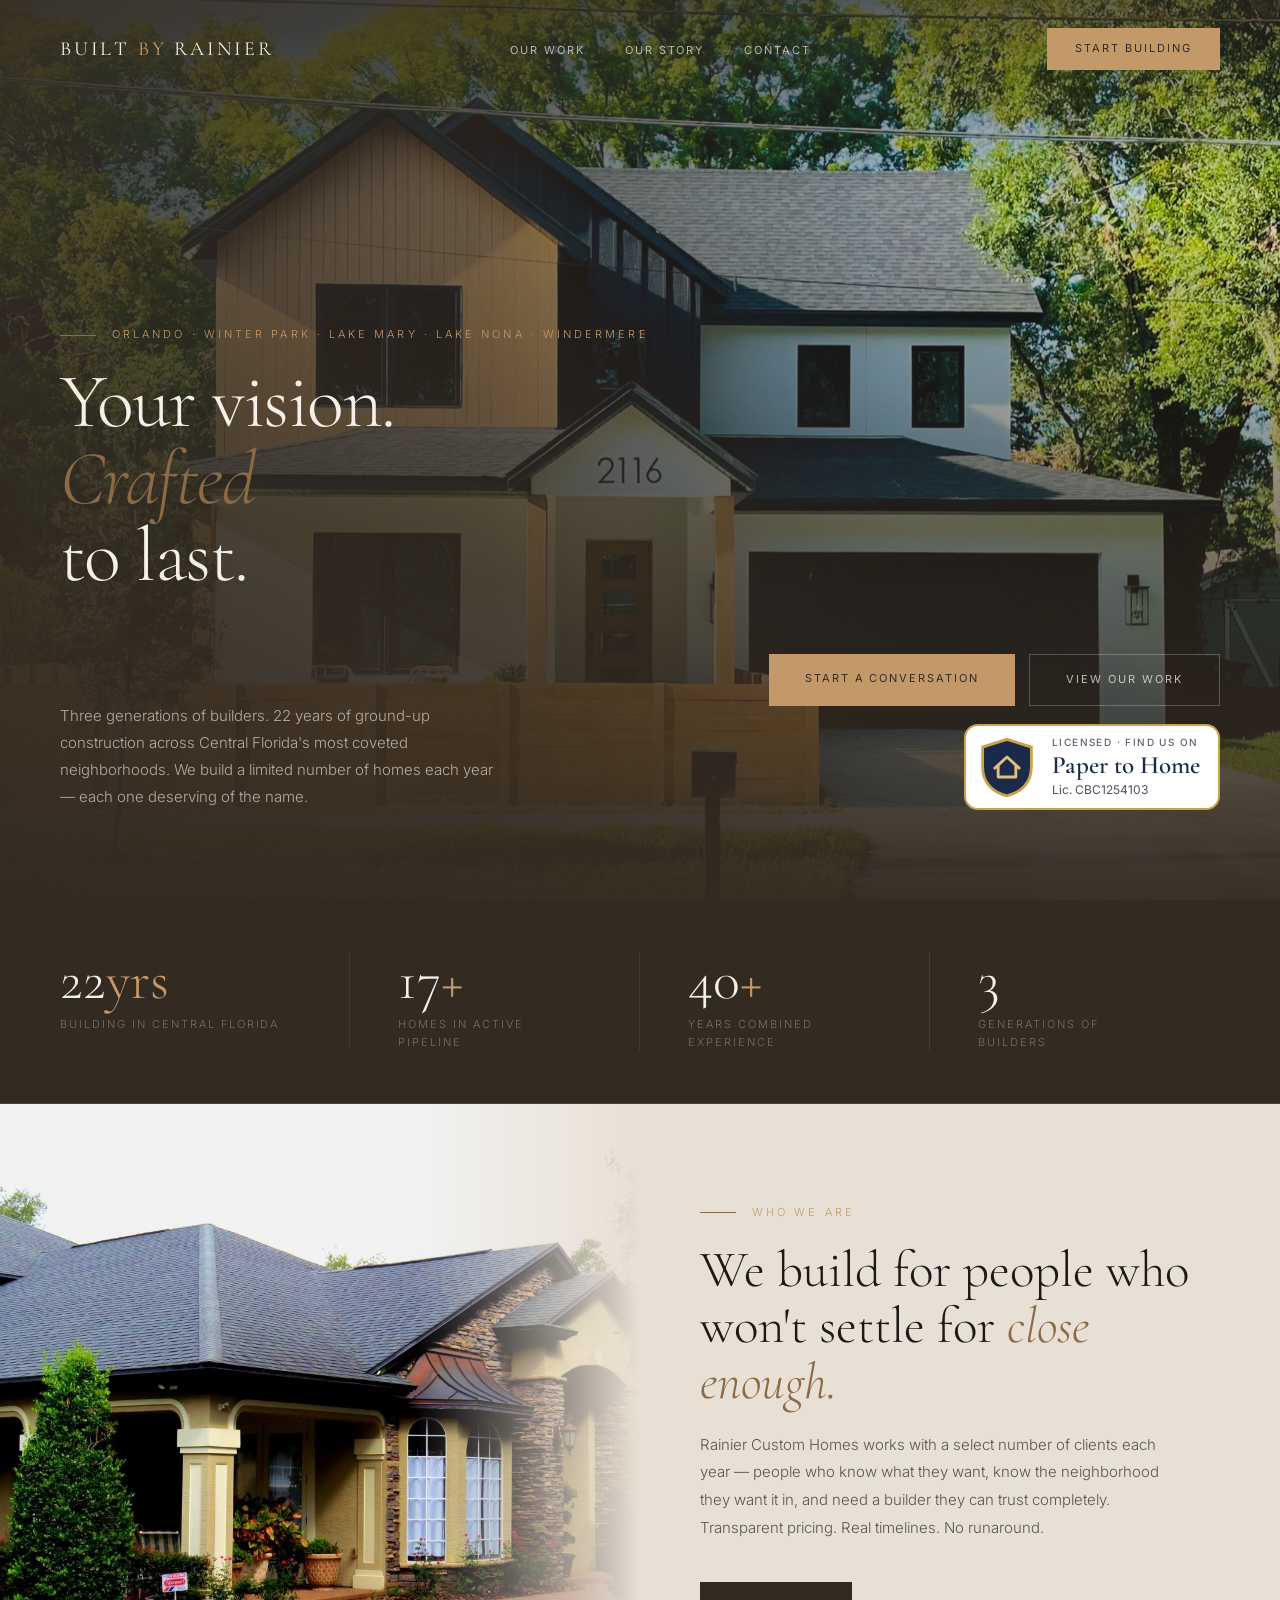
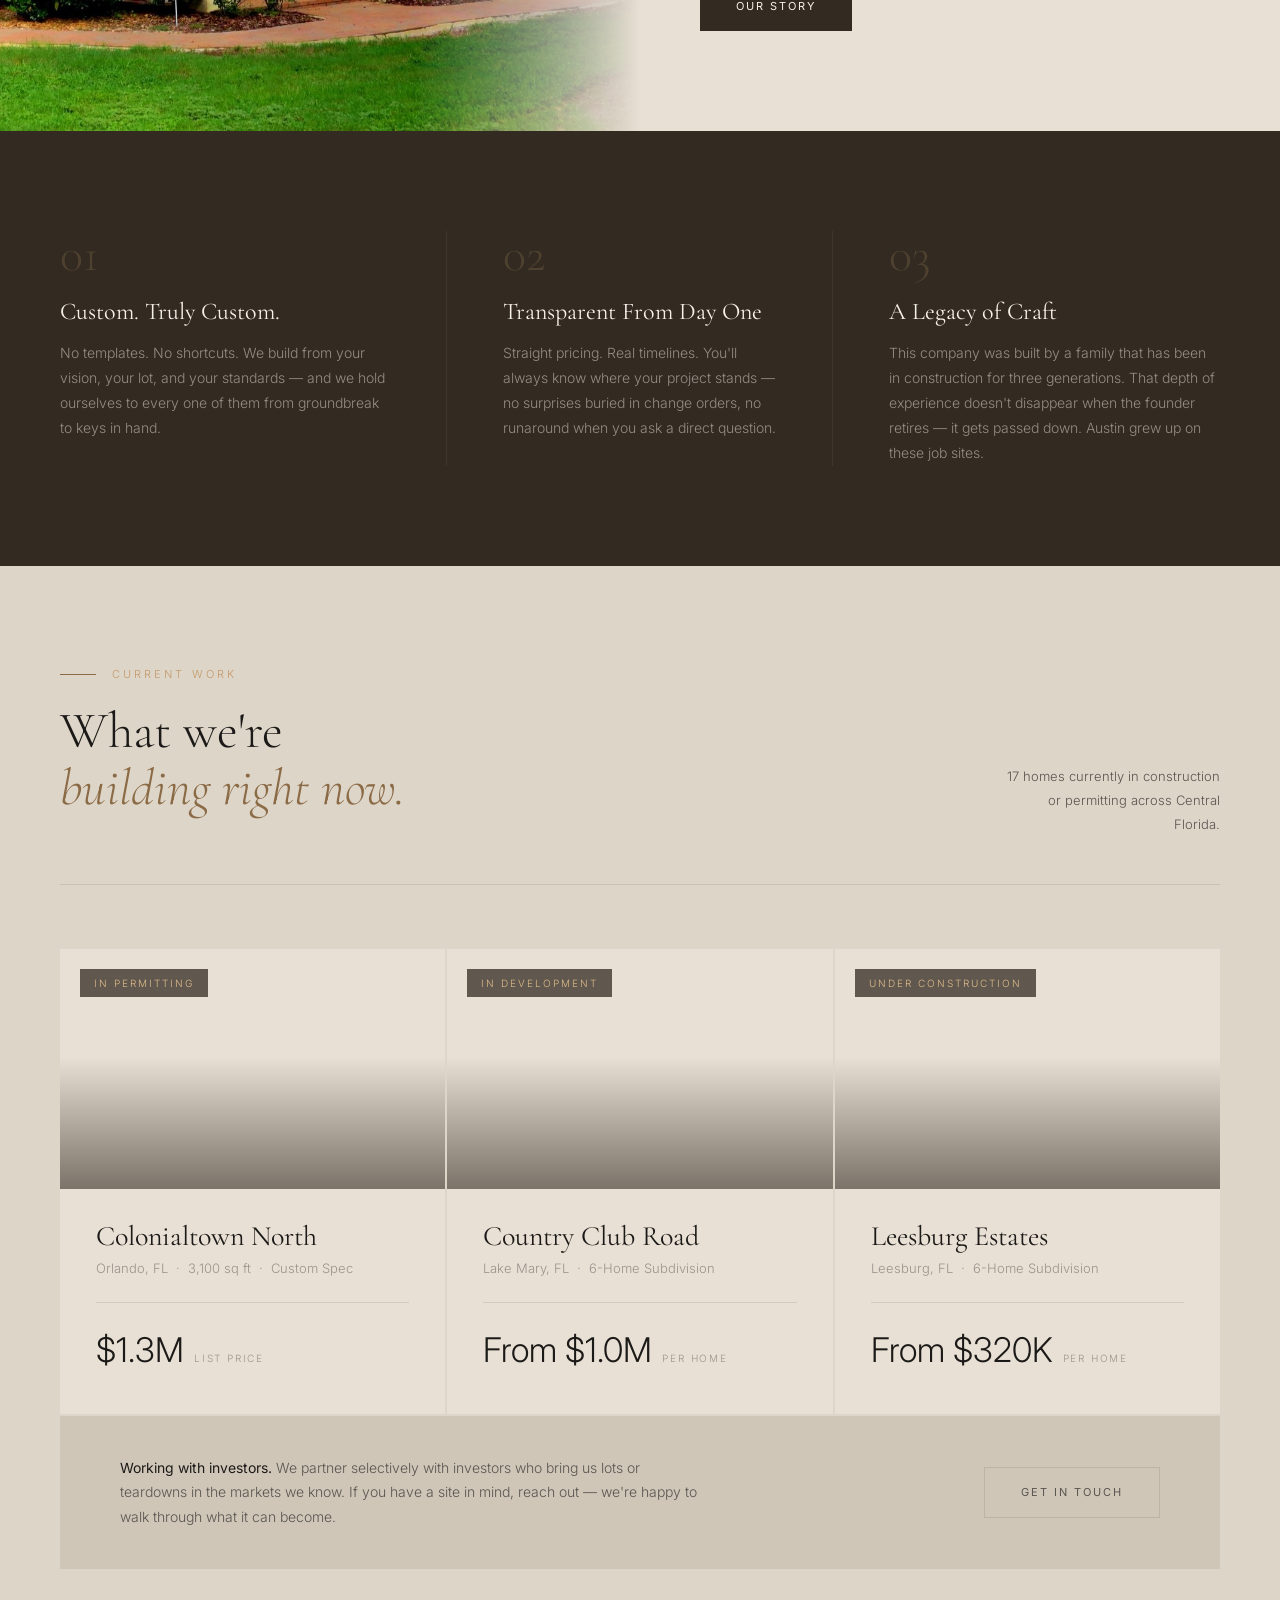
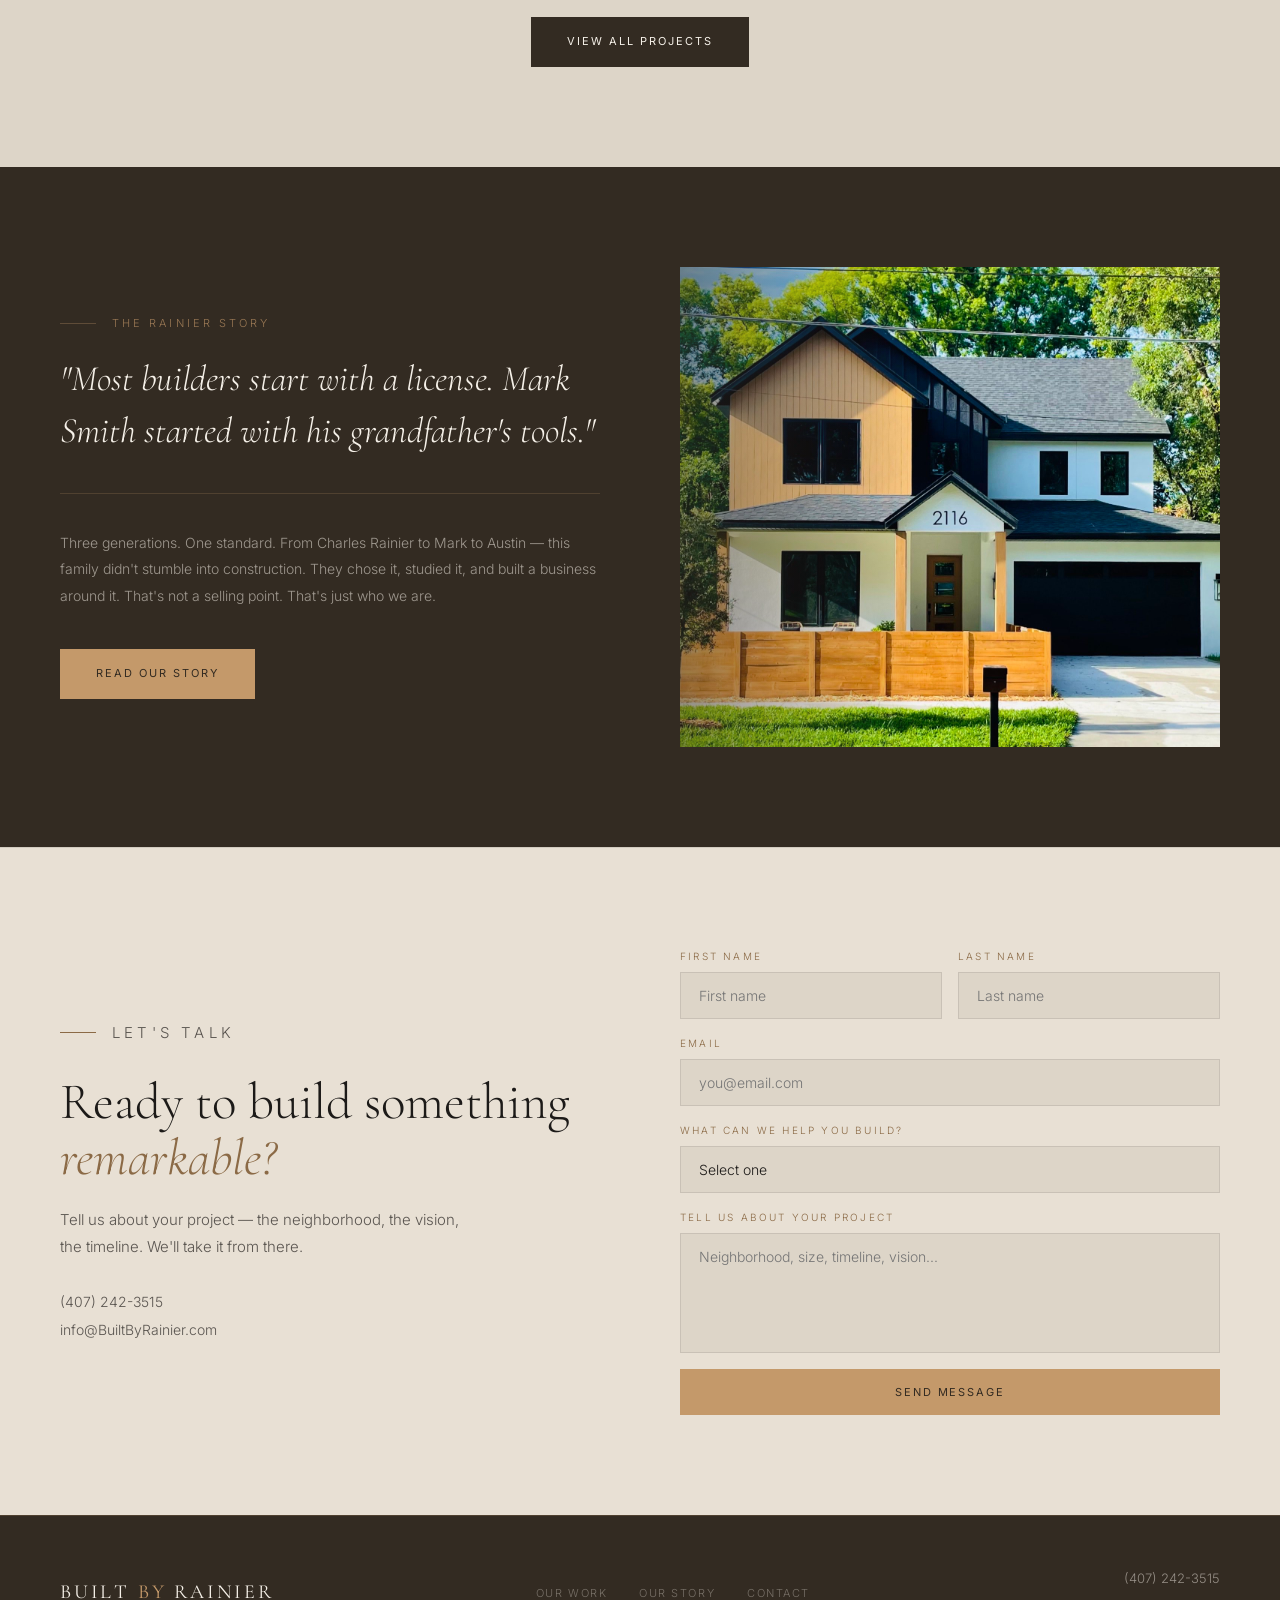
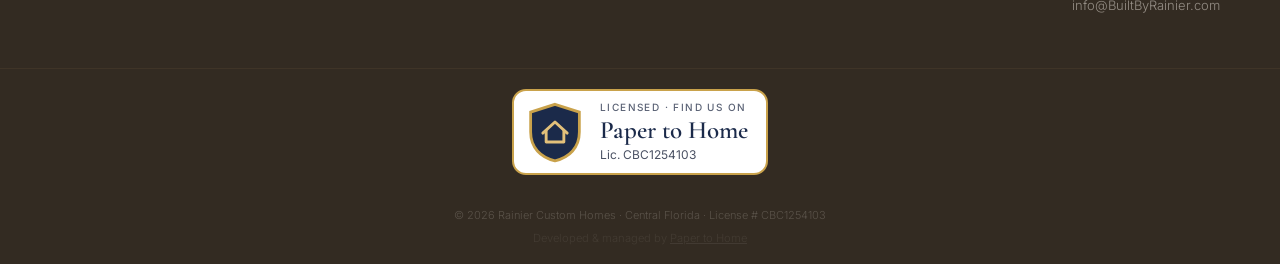
==== commit 66f128f5: "Badge D in the homepage hero, under the buttons, so it's seen on load (footer badge stays) Co-Author" ====
--- a/index.html
+++ b/index.html
@@ -60,6 +60,9 @@
       margin-top: 36px;
     }
 
+    .hero-actions { display:flex; flex-direction:column; align-items:flex-end; gap:18px; flex-shrink:0; }
+    @media (max-width: 960px) { .hero-actions { align-items:flex-start; } }
+
     /* ── WHO WE ARE ── */
     .who {
       display: grid;
@@ -213,9 +216,12 @@
     <h1 class="hero-headline" style="position:relative;">Your vision.<br /><em>Crafted</em><br />to last.</h1>
     <div class="hero-bottom">
       <p class="hero-sub">Three generations of builders. 22 years of ground-up construction across Central Florida's most coveted neighborhoods. We build a limited number of homes each year — each one deserving of the name.</p>
-      <div style="display:flex; gap:14px; flex-shrink:0;">
-        <a href="contact.html" class="btn-gold">Start a Conversation</a>
-        <a href="work.html" class="btn-outline-lt">View Our Work</a>
+      <div class="hero-actions">
+        <div style="display:flex; gap:14px; flex-shrink:0;">
+          <a href="contact.html" class="btn-gold">Start a Conversation</a>
+          <a href="work.html" class="btn-outline-lt">View Our Work</a>
+        </div>
+        <a class="p2h-badge" href="https://www.papertohome.com/contractors/brevard/rainier-construction-inc" title="Rainier Construction Inc on Paper to Home" aria-label="Licensed, find us on Paper to Home. License CBC1254103"><svg viewBox="0 0 56 56" aria-hidden="true"><path d="M28 3 50 10v18c0 14-9 23-22 26C15 51 6 42 6 28V10Z" fill="#1B2A4A" stroke="#C9A24B" stroke-width="2.5"/><g transform="translate(28 27)" fill="none" stroke="#E2C07A" stroke-width="2.6" stroke-linecap="round" stroke-linejoin="round"><path d="M-11 2 0 -8l11 10"/><path d="M-8 0v10h16V0"/></g></svg><span class="p2h-badge-text"><span class="p2h-badge-kicker">Licensed · Find us on</span><span class="p2h-badge-name">Paper to Home</span><span class="p2h-badge-lic">Lic. CBC1254103</span></span></a>
       </div>
     </div>
   </section>
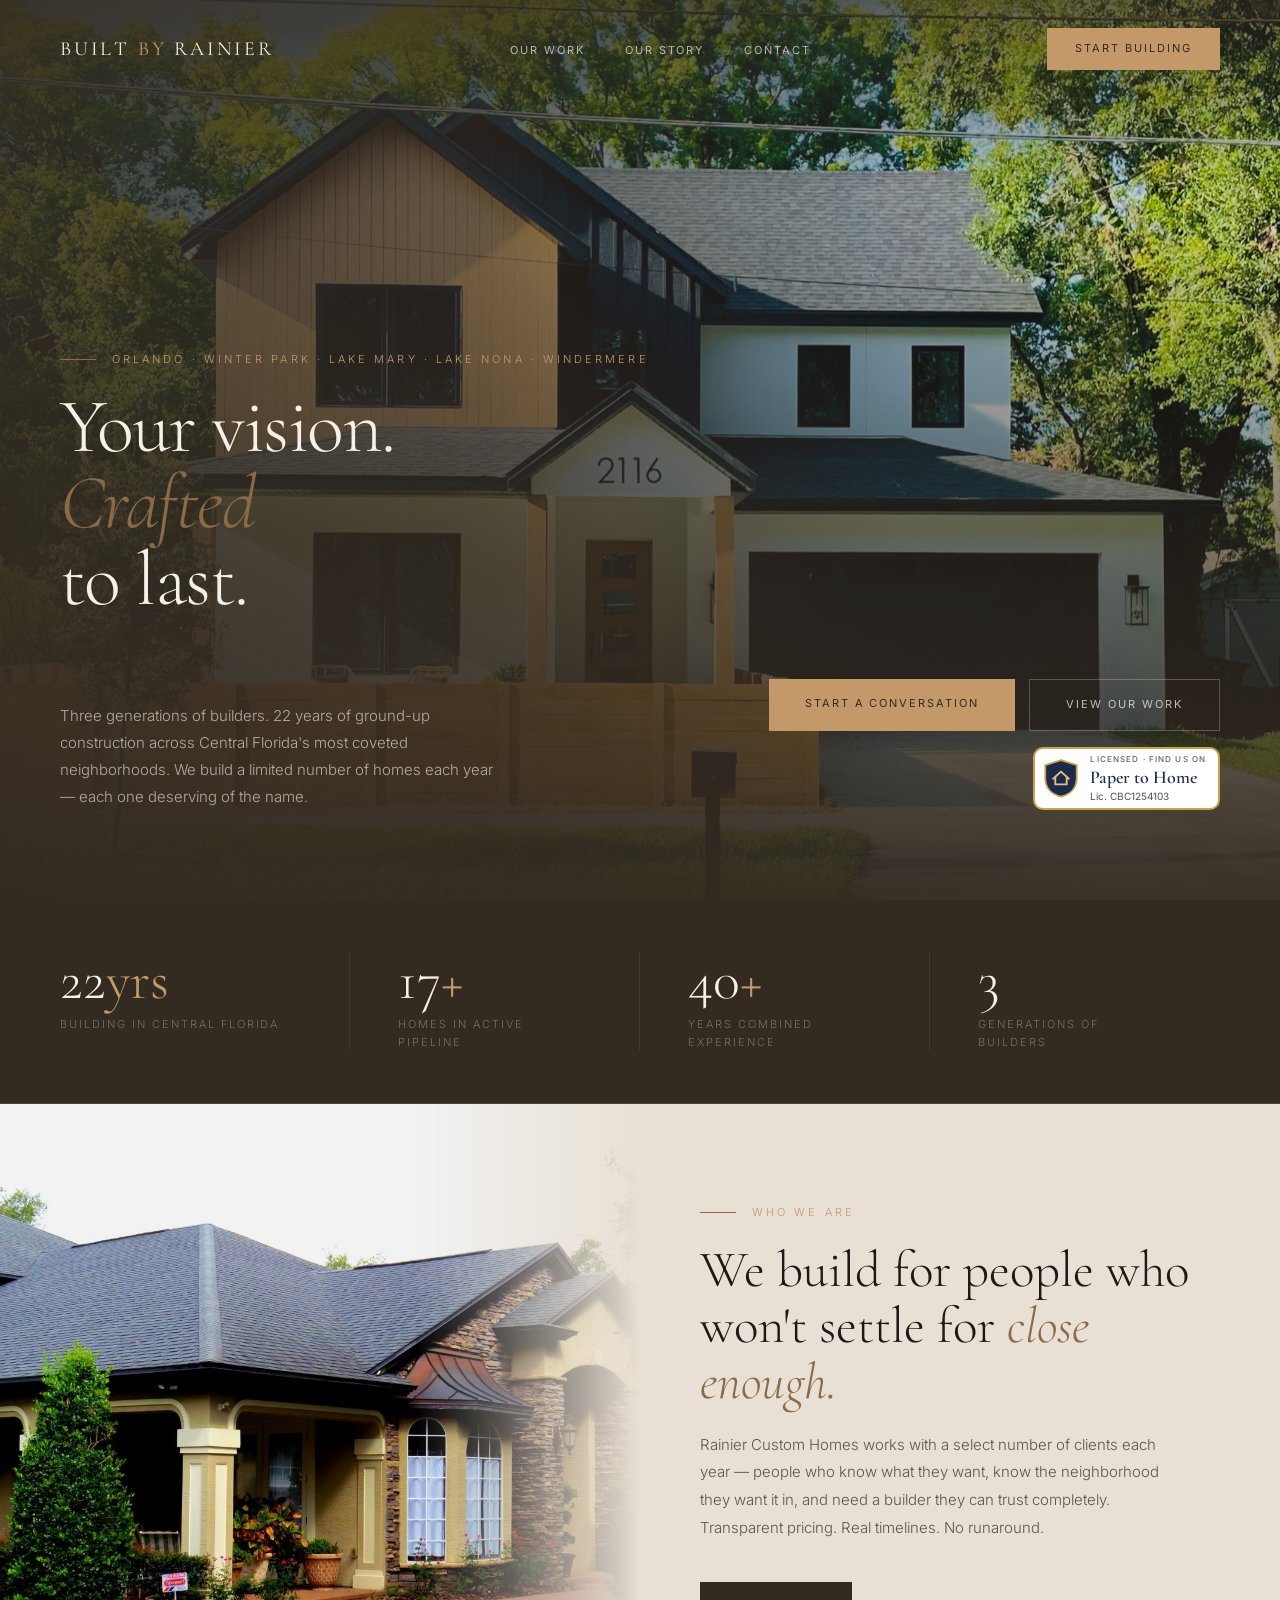
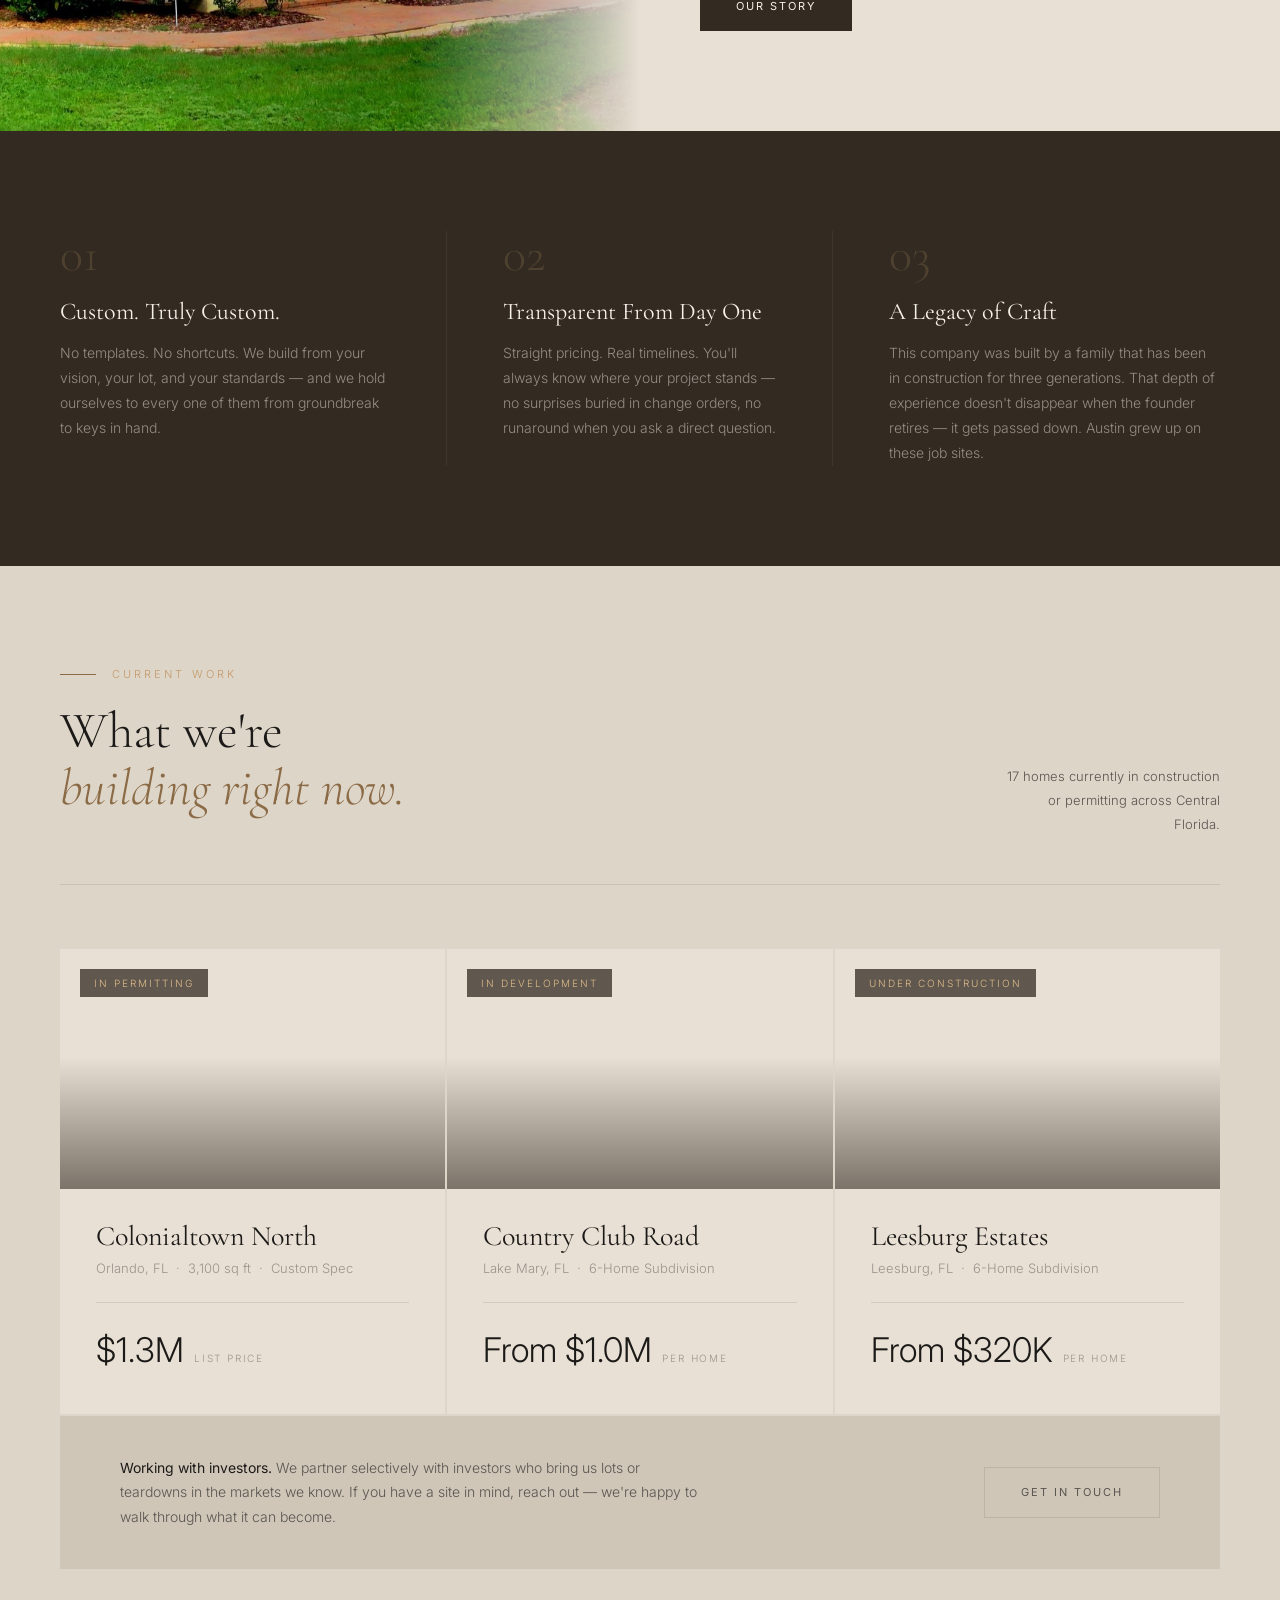
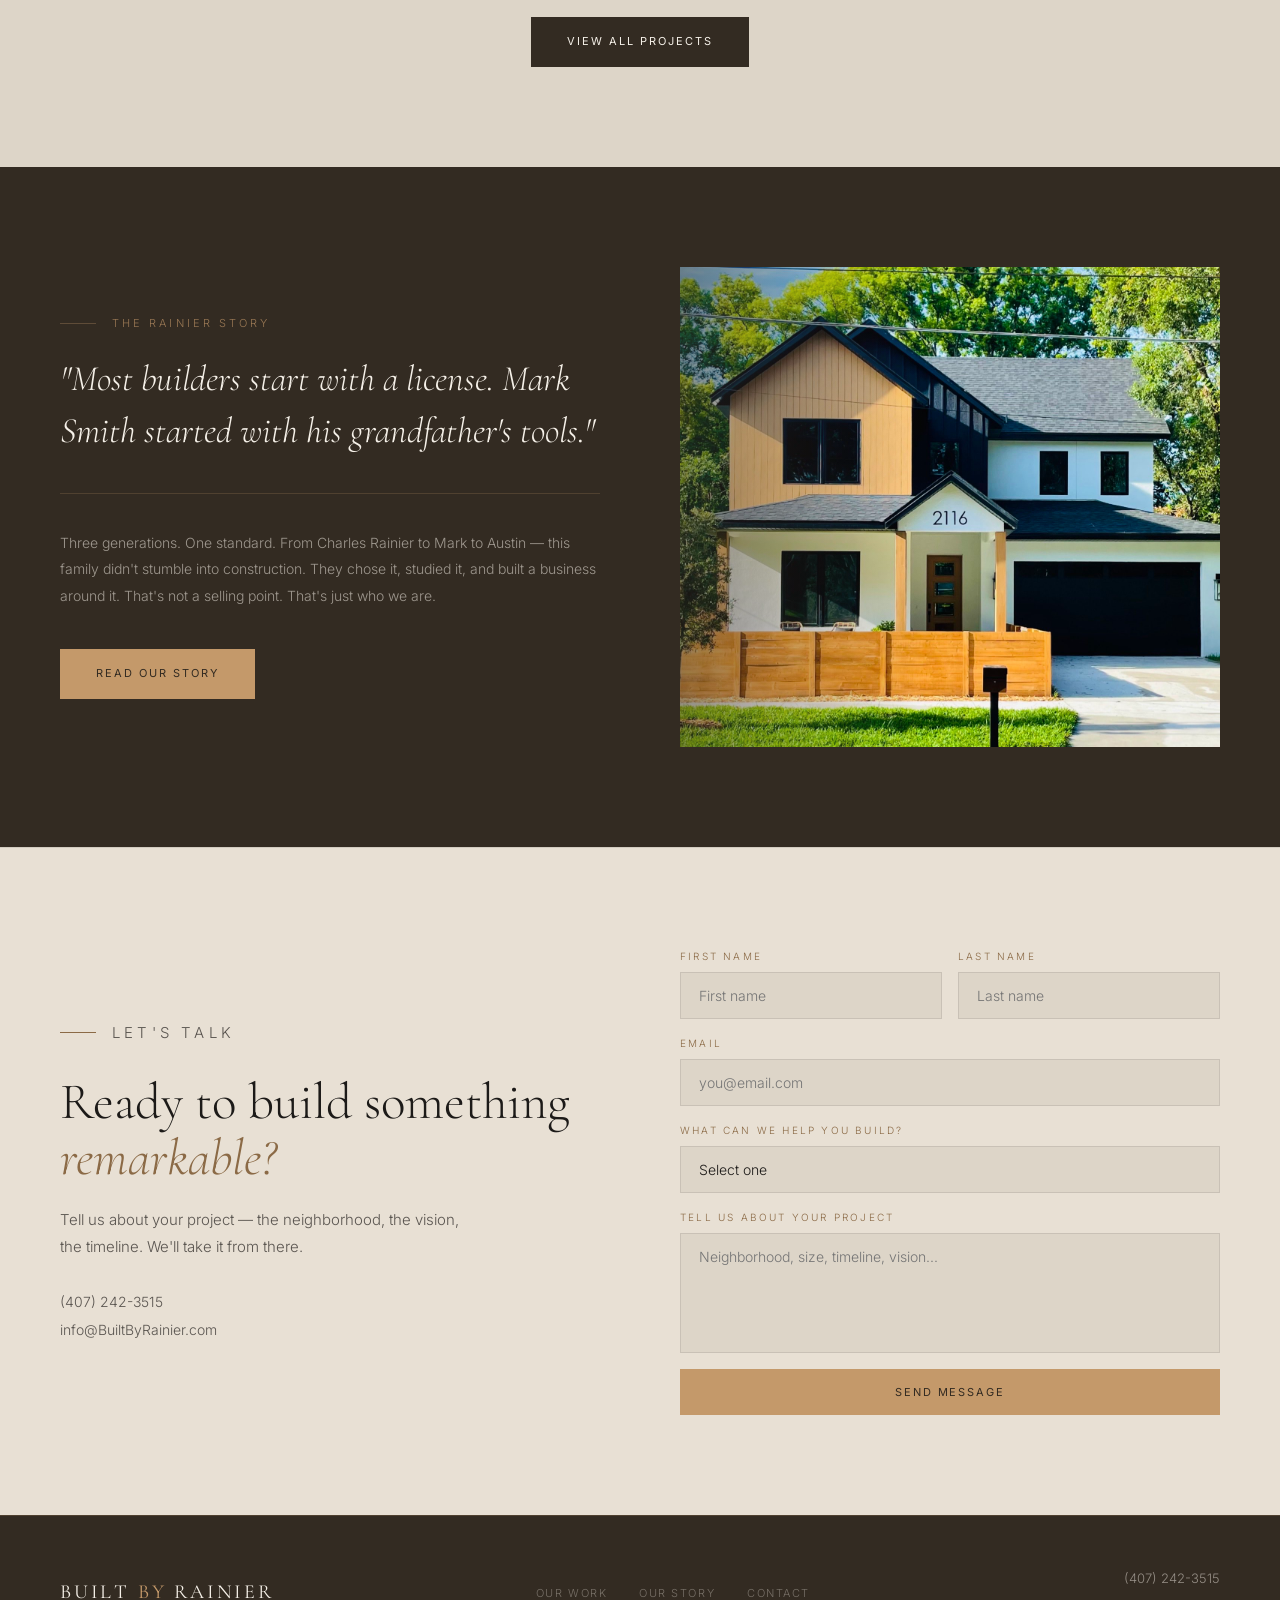
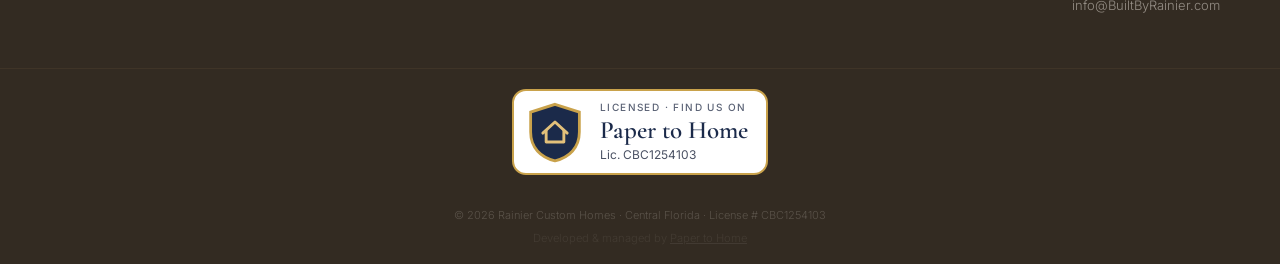
==== commit 39254343: "Hero badge about a third smaller Co-Authored-By: Claude Opus 5.5 <noreply@anthropic.com>" ====
--- a/index.html
+++ b/index.html
@@ -60,7 +60,12 @@
       margin-top: 36px;
     }
 
-    .hero-actions { display:flex; flex-direction:column; align-items:flex-end; gap:18px; flex-shrink:0; }
+    .hero-actions { display:flex; flex-direction:column; align-items:flex-end; gap:16px; flex-shrink:0; }
+    .hero-actions .p2h-badge { gap:9px; padding:6px 12px 6px 6px; border-width:2px; border-radius:10px; }
+    .hero-actions .p2h-badge svg { width:40px; height:40px; }
+    .hero-actions .p2h-badge-kicker { font-size:8px; }
+    .hero-actions .p2h-badge-name { font-size:18px; }
+    .hero-actions .p2h-badge-lic { font-size:10px; }
     @media (max-width: 960px) { .hero-actions { align-items:flex-start; } }
 
     /* ── WHO WE ARE ── */
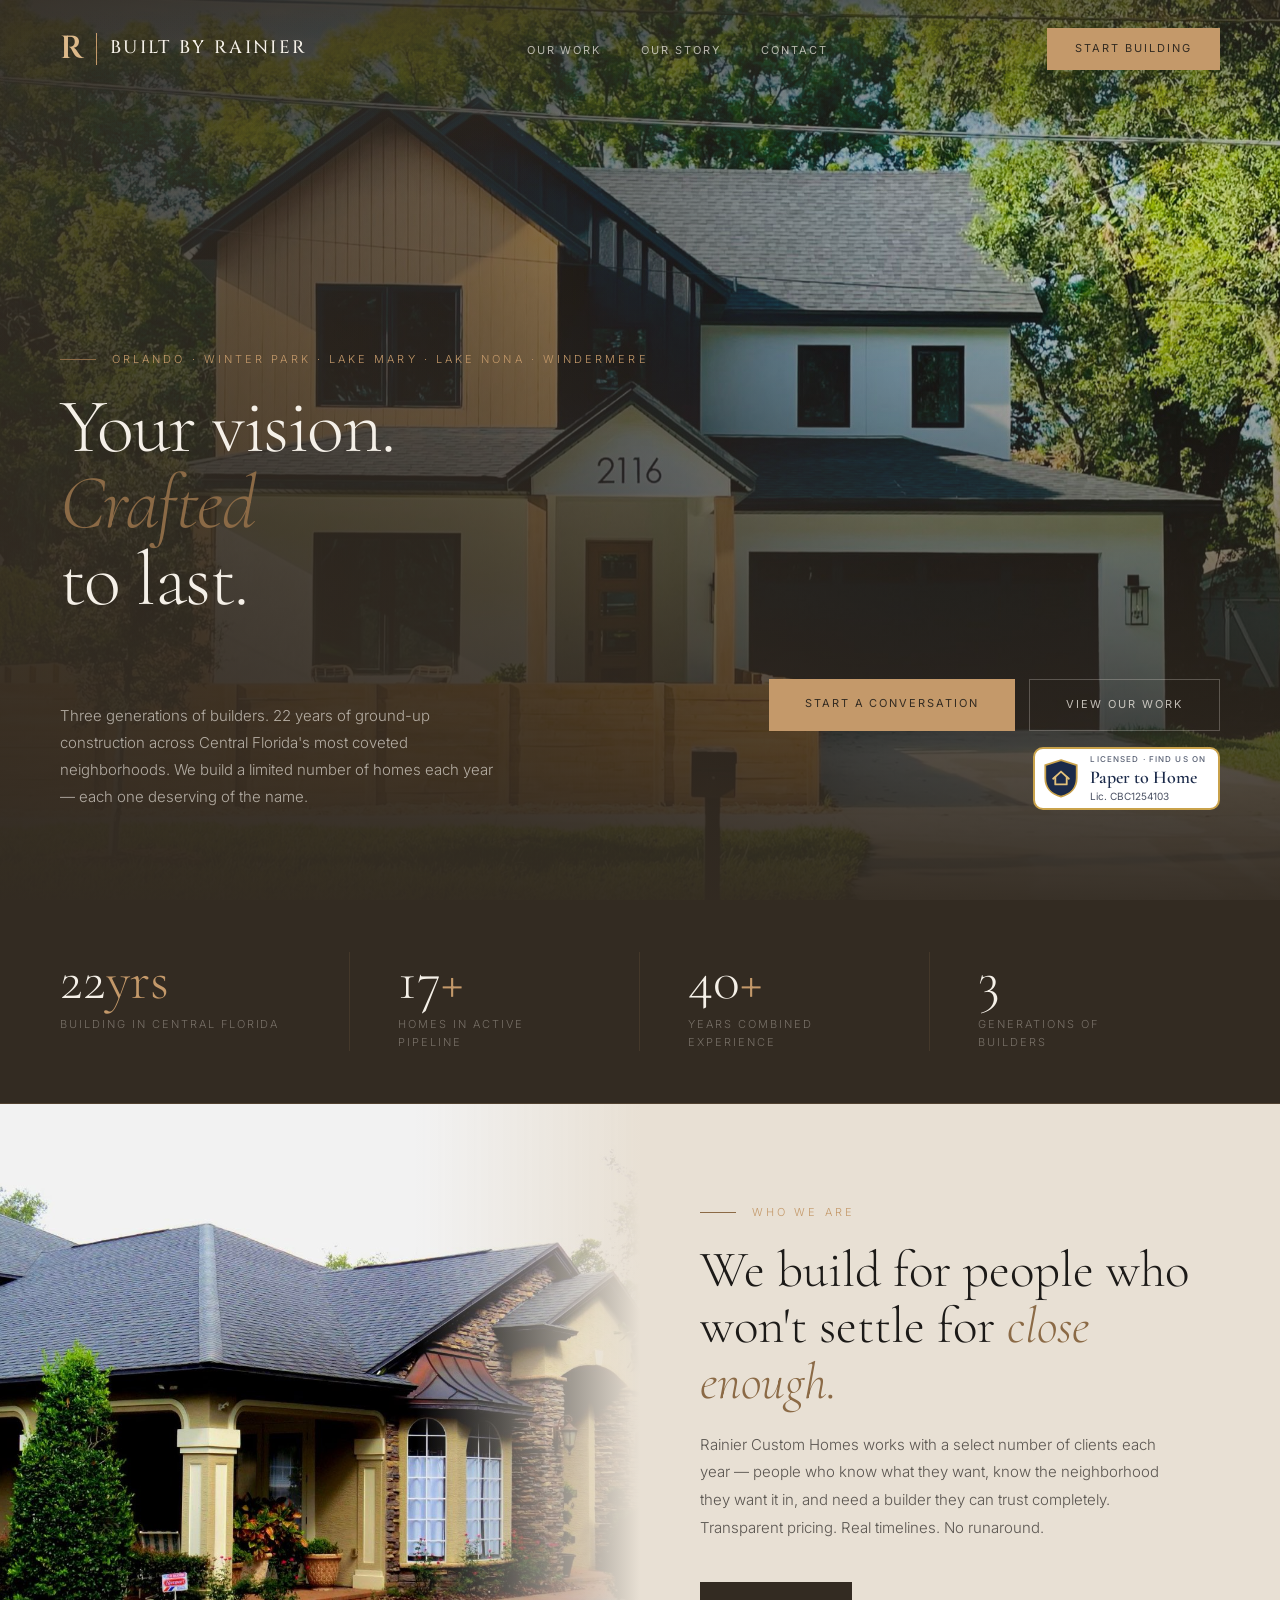
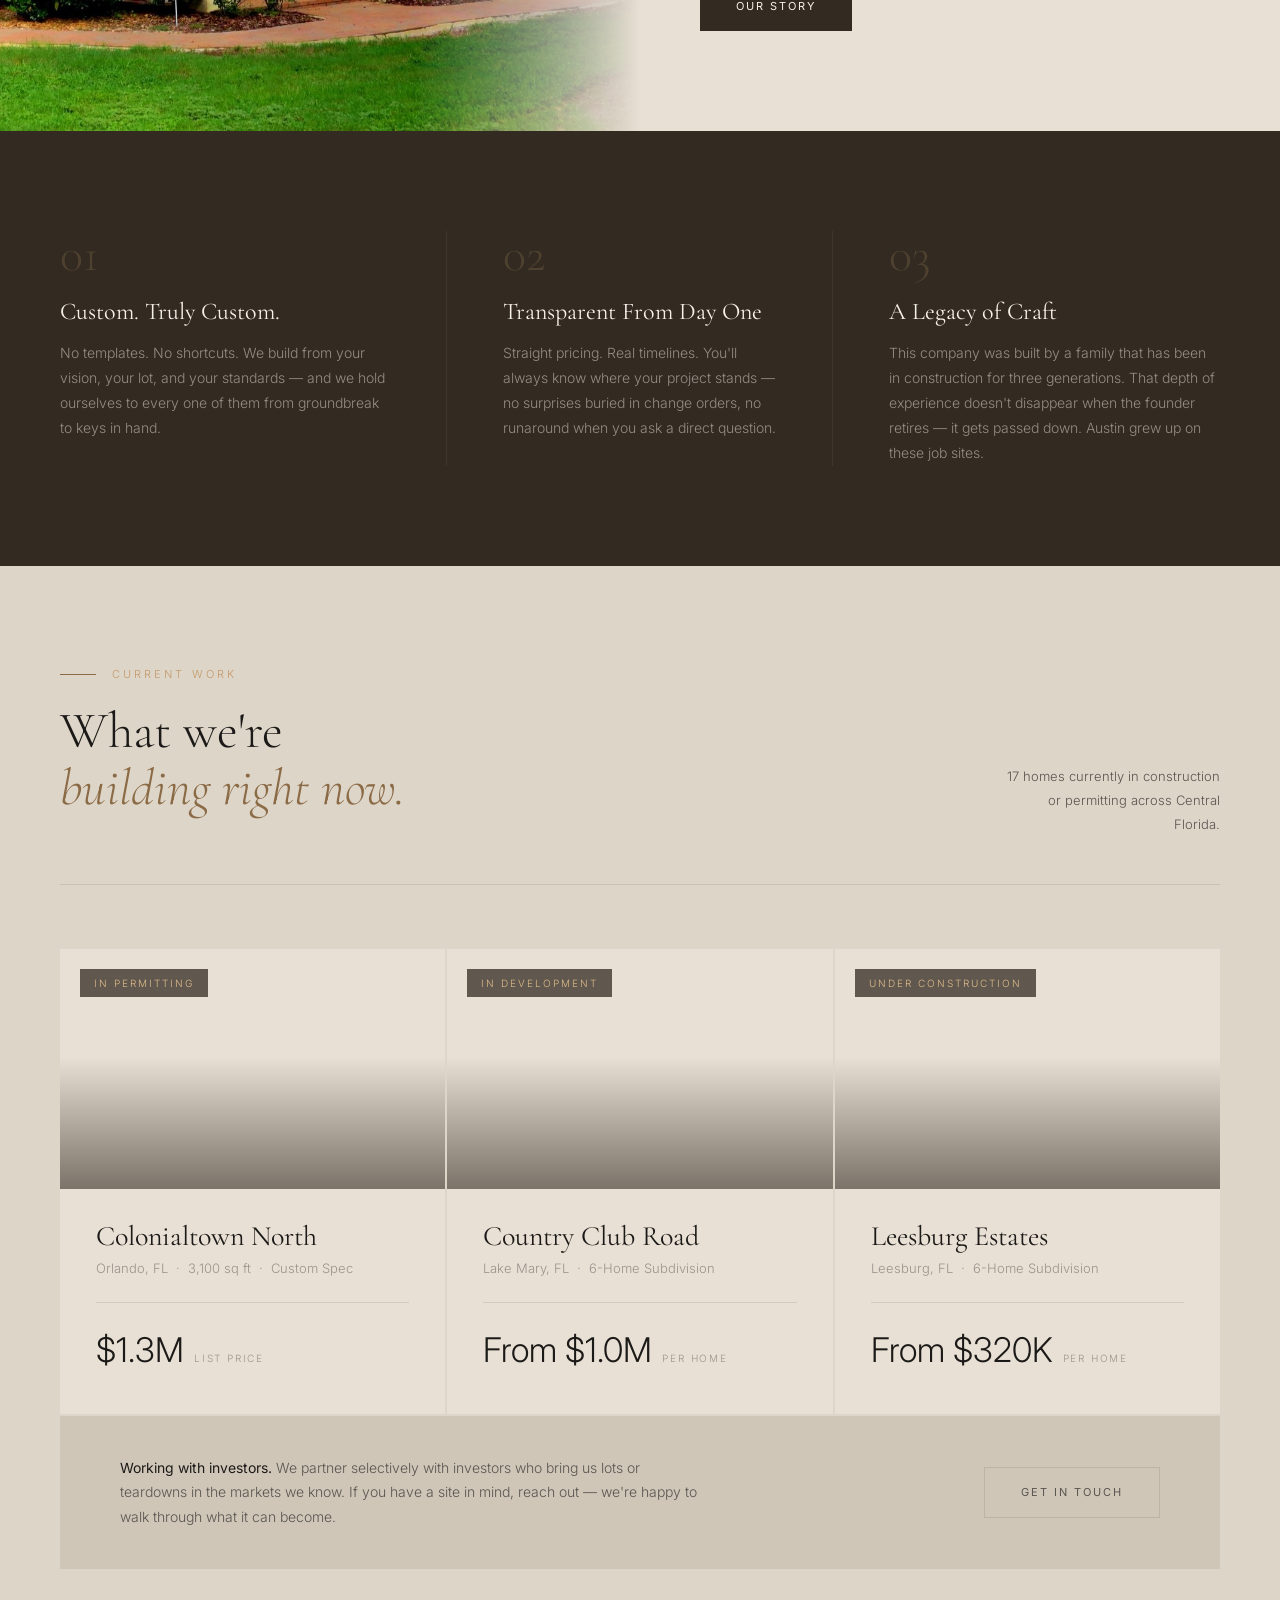
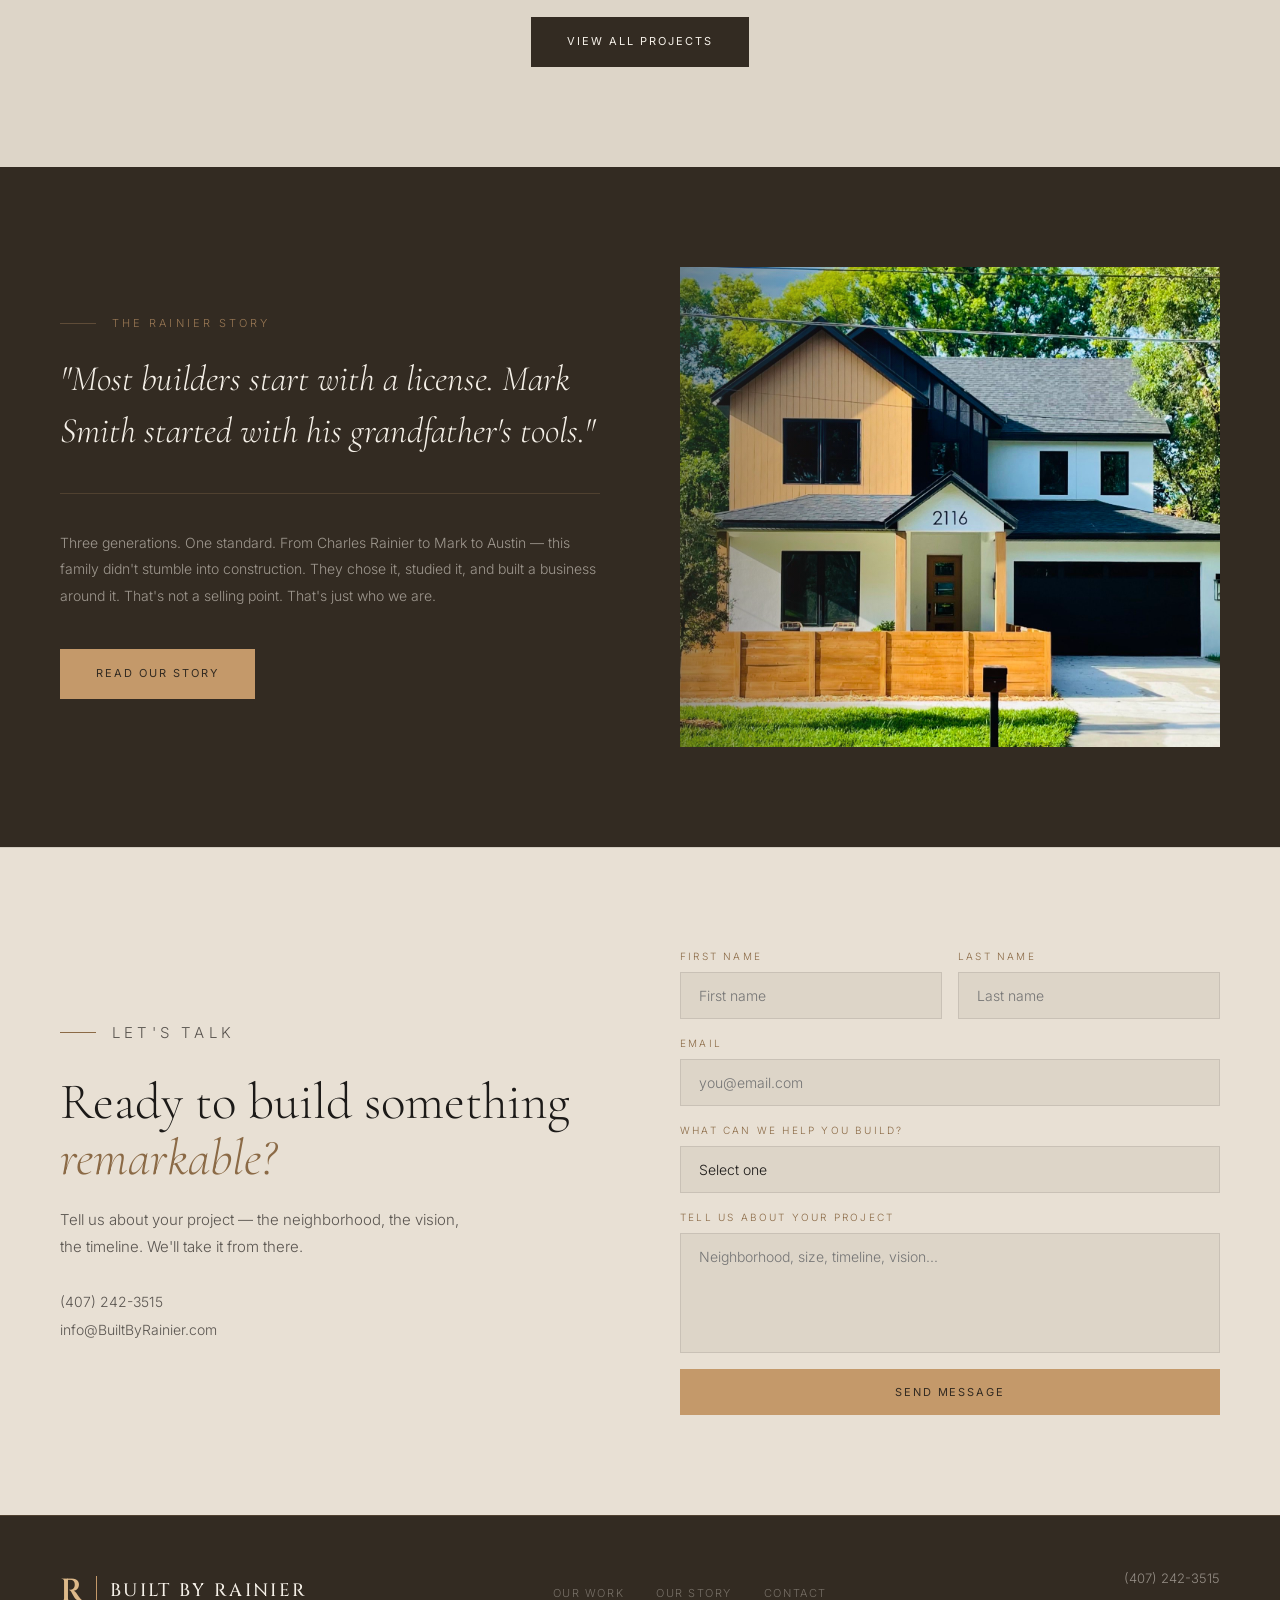
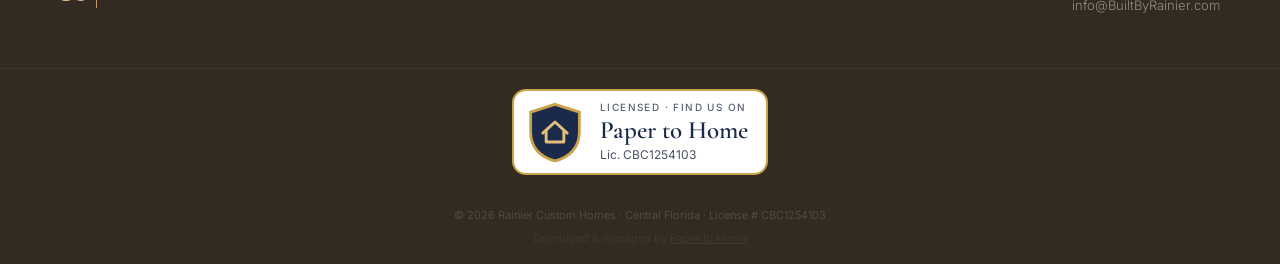
==== commit 1a2db228: "New logo in header and footer: R mark + Built By Rainier wordmark (Cinzel); dark colors on the cream" ====
--- a/index.html
+++ b/index.html
@@ -28,7 +28,7 @@
   </script>
   <link rel="preconnect" href="https://fonts.googleapis.com" />
   <link rel="preconnect" href="https://fonts.gstatic.com" crossorigin />
-  <link href="https://fonts.googleapis.com/css2?family=Cormorant+Garamond:ital,wght@0,300;0,400;0,600;1,300;1,400&family=Inter:wght@300;400;500&display=swap" rel="stylesheet" />
+  <link href="https://fonts.googleapis.com/css2?family=Cormorant+Garamond:ital,wght@0,300;0,400;0,600;1,300;1,400&family=Inter:wght@300;400;500&family=Cinzel:wght@500;600&display=swap" rel="stylesheet" />
   <link rel="stylesheet" href="css/style.css" />
   <style>
     /* ── HERO ── */
@@ -206,7 +206,7 @@
 
   <!-- NAV -->
   <nav id="nav">
-    <a href="index.html" class="nav-logo nav-logo--light">Built <span>by</span> Rainier</a>
+    <a href="index.html" class="nav-logo nav-logo--light" aria-label="Built By Rainier home"><span class="logo-r">R</span><span class="logo-word">Built By Rainier</span></a>
     <ul class="nav-links nav-links--light">
       <li><a href="work.html">Our Work</a></li>
       <li><a href="story.html">Our Story</a></li>
@@ -408,7 +408,7 @@
 
   <!-- FOOTER -->
   <footer>
-    <div class="footer-brand">Built <span>by</span> Rainier</div>
+    <div class="footer-brand"><span class="logo-r">R</span><span class="logo-word">Built By Rainier</span></div>
     <ul class="footer-nav">
       <li><a href="work.html">Our Work</a></li>
       <li><a href="story.html">Our Story</a></li>
--- a/css/style.css
+++ b/css/style.css
@@ -128,21 +128,42 @@
 }
 
 .nav-logo {
-  font-family: 'Cormorant Garamond', serif;
-  font-size: 20px;
-  font-weight: 400;
-  letter-spacing: 0.14em;
   text-transform: uppercase;
   text-decoration: none;
   transition: color 0.4s;
 }
 
 .nav-logo--light { color: var(--ink-lt); }
-.nav-logo--dark  { color: var(--ink); }
-.nav-logo span   { color: var(--gold); }
+.nav-logo--dark  { color: var(--dark); }
 
 nav.scrolled .nav-logo,
-nav.solid .nav-logo { color: var(--ink); }
+nav.solid .nav-logo { color: var(--dark); }
+
+/* Logo: R mark + wordmark. Light colors over the hero and footer, dark on the cream bar. */
+.nav-logo, .footer-brand {
+  display: inline-flex;
+  align-items: center;
+  gap: 13px;
+  font-family: 'Cinzel', 'Cormorant Garamond', serif;
+  font-weight: 500;
+  font-size: 18px;
+  letter-spacing: 0.13em;
+  white-space: nowrap;
+}
+.logo-r {
+  font-size: 32px;
+  font-weight: 600;
+  line-height: 1;
+  letter-spacing: 0;
+  padding-right: 13px;
+  border-right: 1.5px solid var(--gold);
+  transition: color 0.4s;
+}
+.nav-logo--light .logo-r { color: var(--gold-lt); }
+.nav-logo--dark .logo-r,
+nav.scrolled .nav-logo .logo-r,
+nav.solid .nav-logo .logo-r { color: var(--gold-dim); }
+.footer-brand .logo-r { color: var(--gold-lt); }
 
 .nav-links {
   display: flex;
@@ -479,14 +500,9 @@
 }
 
 .footer-brand {
-  font-family: 'Cormorant Garamond', serif;
-  font-size: 20px;
-  font-weight: 400;
-  letter-spacing: 0.14em;
   text-transform: uppercase;
   color: var(--ink-lt);
 }
-.footer-brand span { color: var(--gold); }
 
 .footer-nav {
   display: flex;
@@ -612,6 +628,8 @@
 
 /* ── RESPONSIVE ── */
 @media (max-width: 960px) {
+  .nav-logo, .footer-brand { font-size: 15px; gap: 10px; }
+  .logo-r { font-size: 26px; padding-right: 10px; }
   nav { padding: 20px 24px; }
   nav .nav-links { display: none; }
   nav .nav-cta { display: none; }
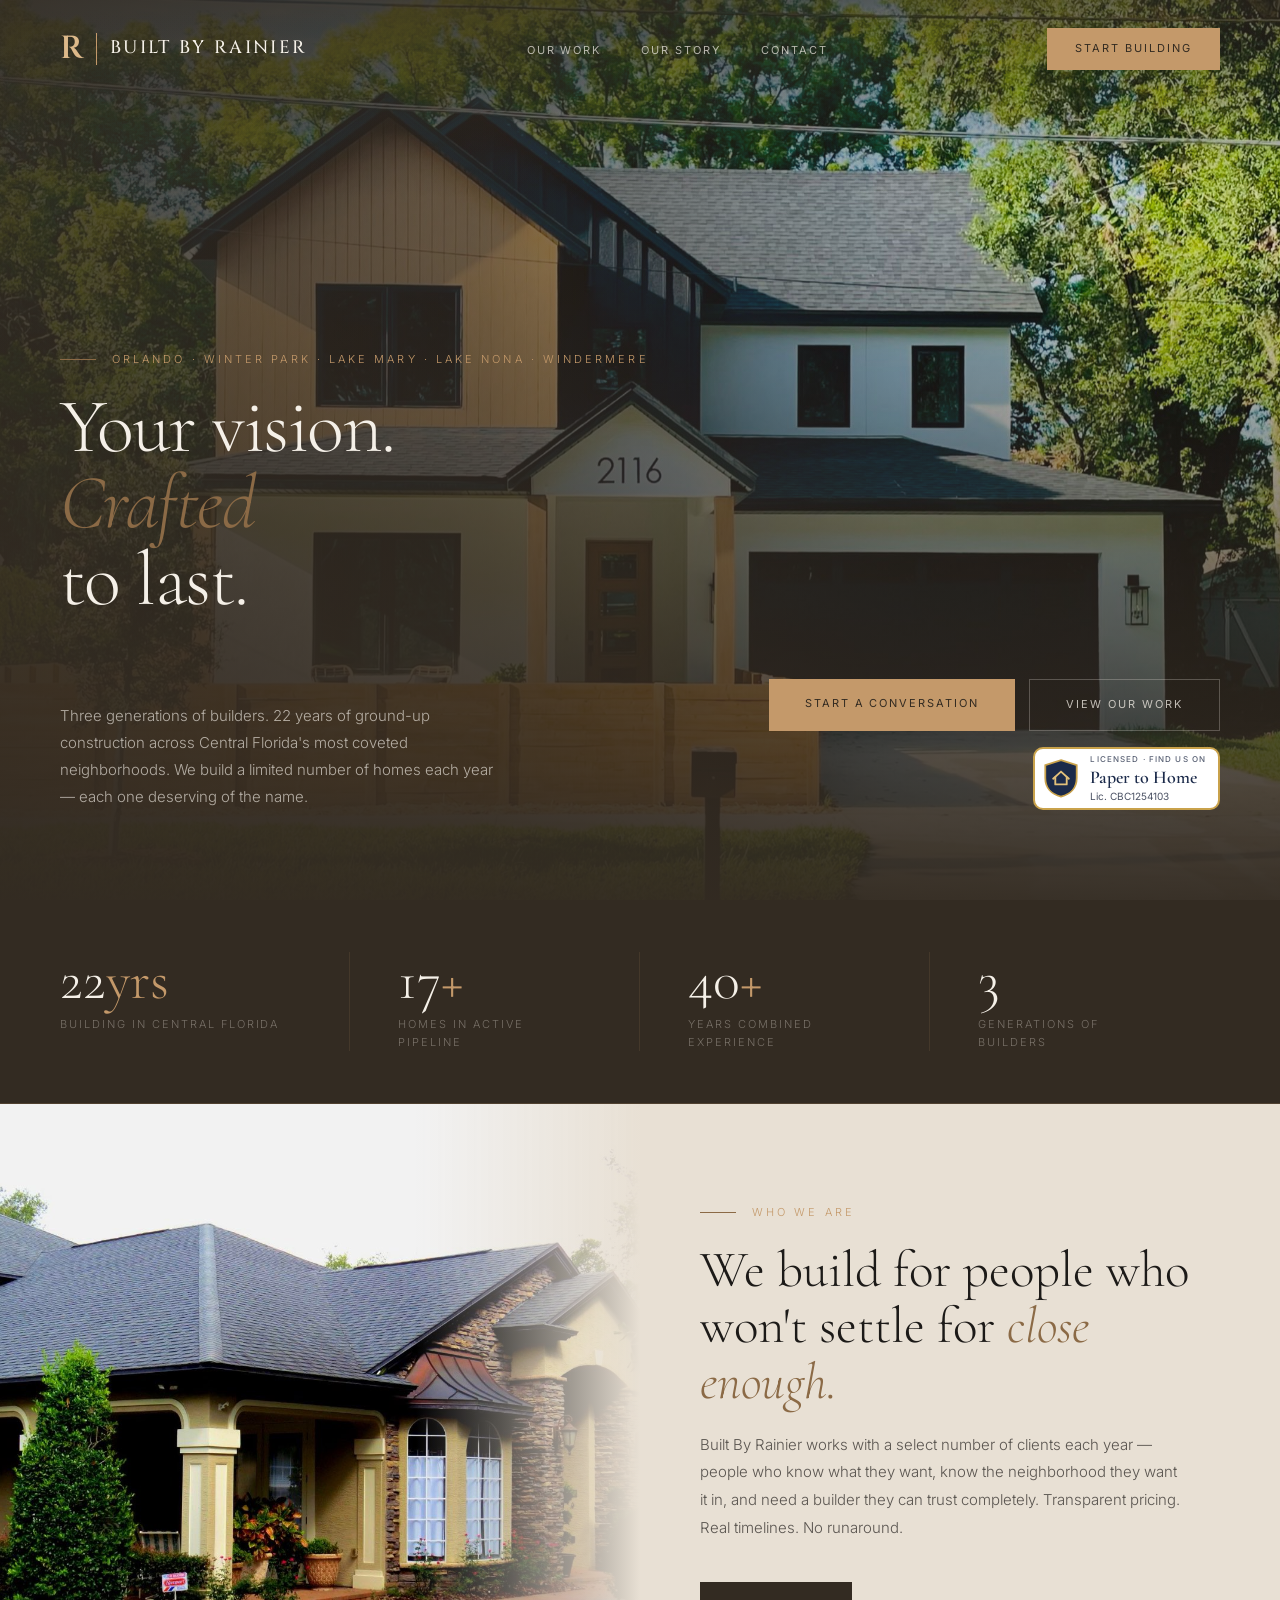
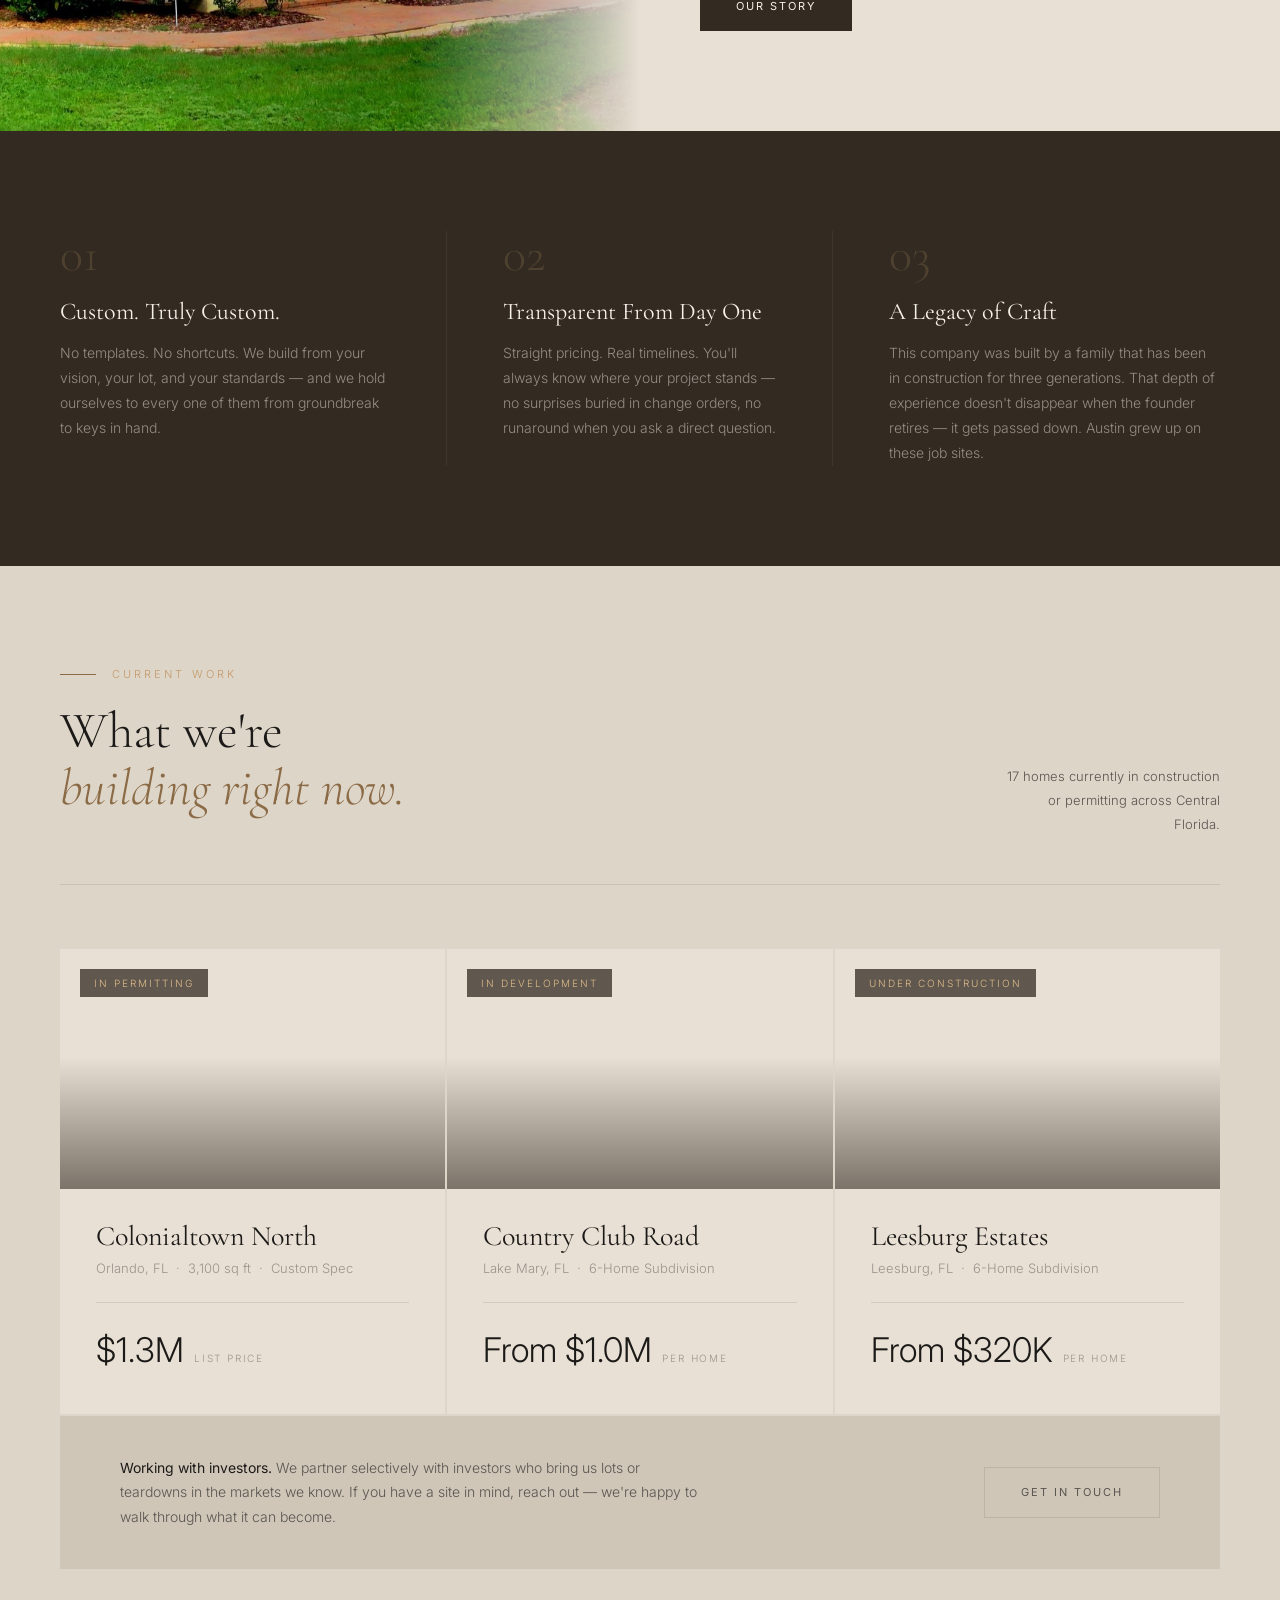
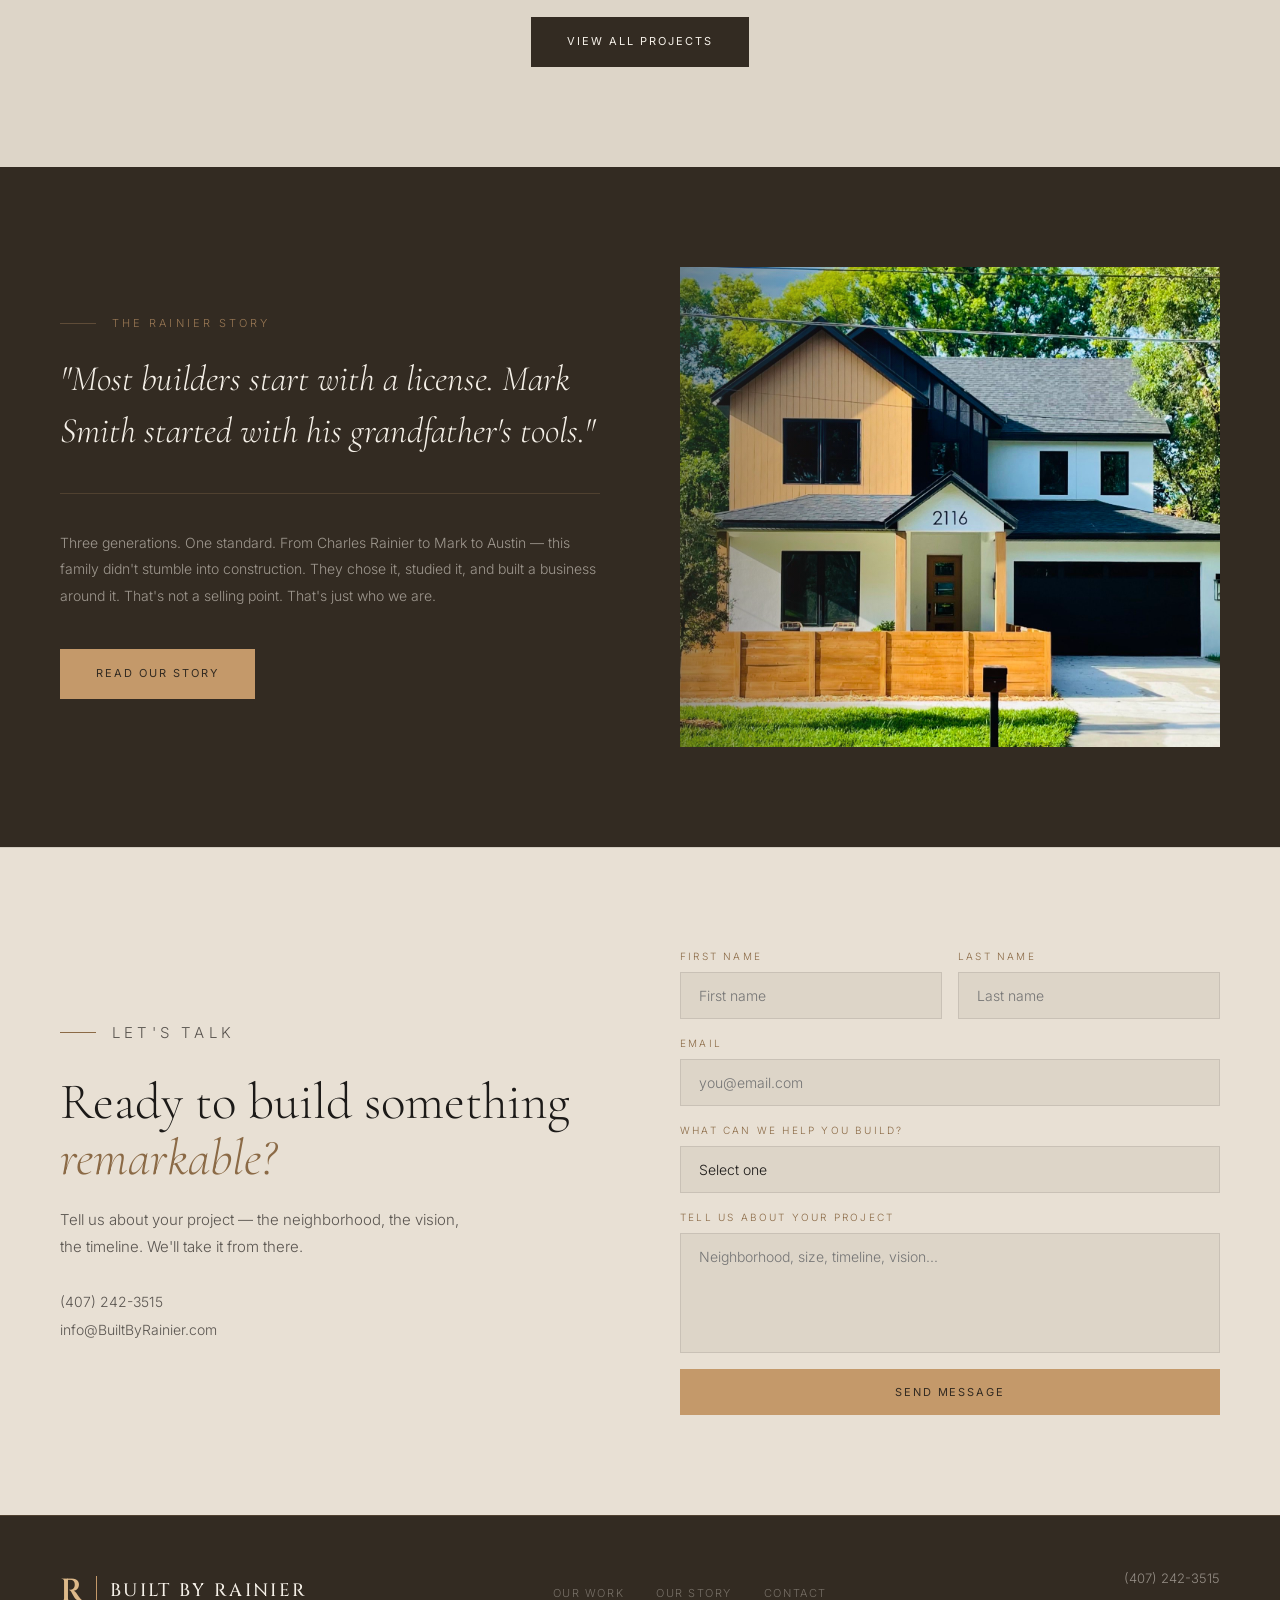
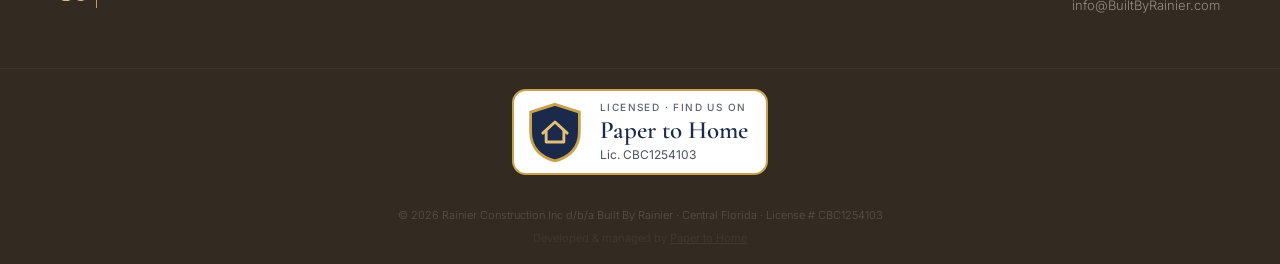
==== commit a11ecfb4: "Rename site to Built By Rainier (d/b/a of Rainier Construction Inc). HOLD: merge only after Sunbiz f" ====
--- a/index.html
+++ b/index.html
@@ -4,18 +4,18 @@
   <meta charset="UTF-8" />
   <meta name="viewport" content="width=device-width, initial-scale=1.0" />
   <title>Built by Rainier | Custom Home Builder — Orlando, Winter Park, Lake Nona, Windermere</title>
-  <meta name="description" content="Rainier Custom Homes has been building high-end custom homes across Central Florida since 2004. Serving Orlando, Winter Park, Lake Mary, Lake Nona, and Windermere." />
+  <meta name="description" content="Built By Rainier has been building high-end custom homes across Central Florida since 2004. Serving Orlando, Winter Park, Lake Mary, Lake Nona, and Windermere." />
   <link rel="canonical" href="https://builtbyrainier.com/" />
   <meta property="og:type" content="website" />
   <meta property="og:title" content="Built by Rainier | Custom Home Builder — Orlando, Winter Park, Lake Nona, Windermere" />
-  <meta property="og:description" content="Rainier Custom Homes has been building high-end custom homes across Central Florida since 2004. Serving Orlando, Winter Park, Lake Mary, Lake Nona, and Windermere." />
+  <meta property="og:description" content="Built By Rainier has been building high-end custom homes across Central Florida since 2004. Serving Orlando, Winter Park, Lake Mary, Lake Nona, and Windermere." />
   <meta property="og:url" content="https://builtbyrainier.com/" />
   <meta property="og:image" content="https://builtbyrainier.com/assets/img/hero-2116.jpg" />
   <script type="application/ld+json">
   {
     "@context": "https://schema.org",
     "@type": "HomeAndConstructionBusiness",
-    "name": "Rainier Custom Homes",
+    "name": "Built By Rainier",
     "alternateName": "Built by Rainier",
     "url": "https://builtbyrainier.com/",
     "telephone": "+1-407-242-3515",
@@ -257,7 +257,7 @@
     <div class="who-text">
       <p class="section-label">Who We Are</p>
       <h2 class="section-headline">We build for people who won't settle for <em>close enough.</em></h2>
-      <p class="who-body">Rainier Custom Homes works with a select number of clients each year — people who know what they want, know the neighborhood they want it in, and need a builder they can trust completely. Transparent pricing. Real timelines. No runaround.</p>
+      <p class="who-body">Built By Rainier works with a select number of clients each year — people who know what they want, know the neighborhood they want it in, and need a builder they can trust completely. Transparent pricing. Real timelines. No runaround.</p>
       <a href="story.html" class="btn-dark" style="align-self:flex-start;">Our Story</a>
     </div>
   </div>
@@ -421,7 +421,7 @@
   </footer>
   <div style="background:var(--dark); padding:16px 60px; border-top:1px solid rgba(196,153,106,0.08);">
     <div class="p2h-badge-wrap"><a class="p2h-badge" href="https://www.papertohome.com/contractors/brevard/rainier-construction-inc" title="Rainier Construction Inc on Paper to Home" aria-label="Licensed, find us on Paper to Home. License CBC1254103"><svg viewBox="0 0 56 56" aria-hidden="true"><path d="M28 3 50 10v18c0 14-9 23-22 26C15 51 6 42 6 28V10Z" fill="#1B2A4A" stroke="#C9A24B" stroke-width="2.5"/><g transform="translate(28 27)" fill="none" stroke="#E2C07A" stroke-width="2.6" stroke-linecap="round" stroke-linejoin="round"><path d="M-11 2 0 -8l11 10"/><path d="M-8 0v10h16V0"/></g></svg><span class="p2h-badge-text"><span class="p2h-badge-kicker">Licensed · Find us on</span><span class="p2h-badge-name">Paper to Home</span><span class="p2h-badge-lic">Lic. CBC1254103</span></span></a></div>
-    <p class="footer-copy">© 2026 Rainier Custom Homes · Central Florida · License # CBC1254103</p>
+    <p class="footer-copy">© 2026 Rainier Construction Inc d/b/a Built By Rainier · Central Florida · License # CBC1254103</p>
     <p class="footer-copy" style="margin-top:6px; opacity:0.4; font-size:0.7rem;">Developed & managed by <a href="https://www.papertohome.com" target="_blank" style="color:inherit;">Paper to Home</a></p>
   </div>
 
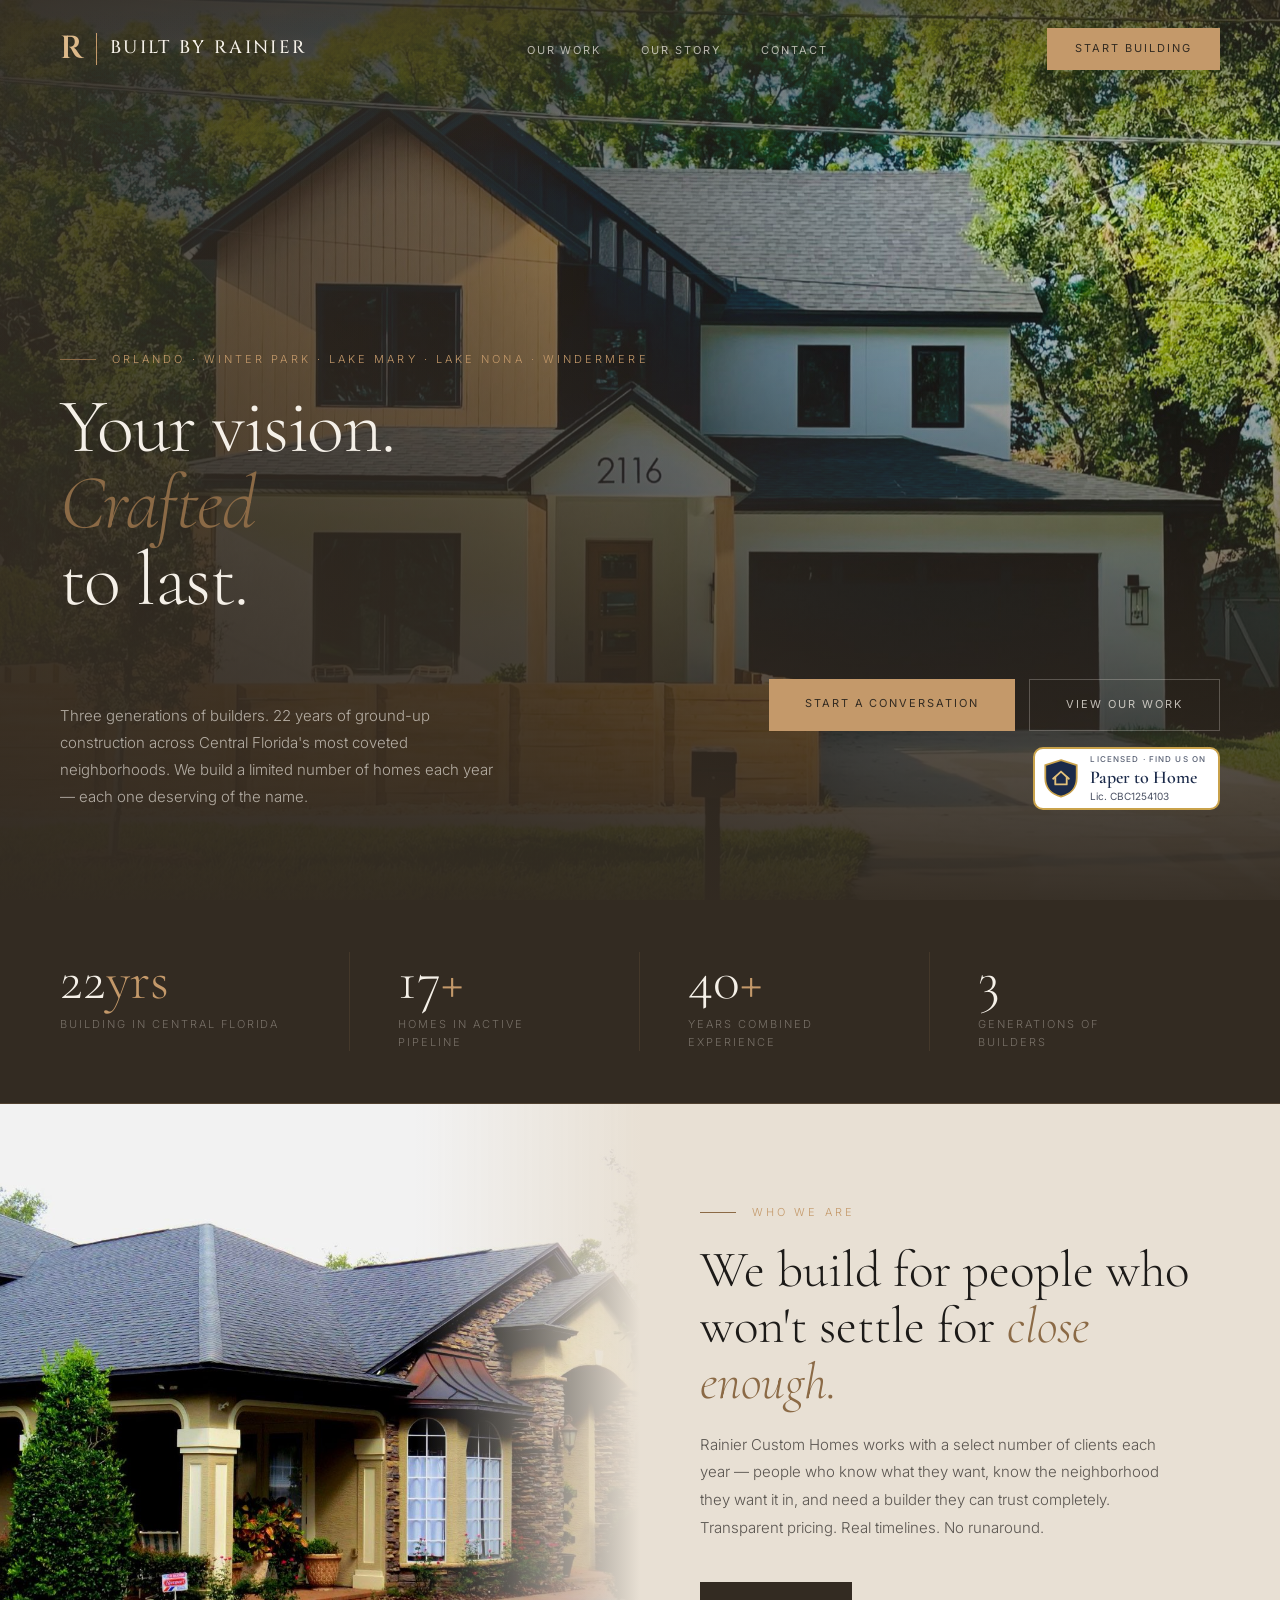
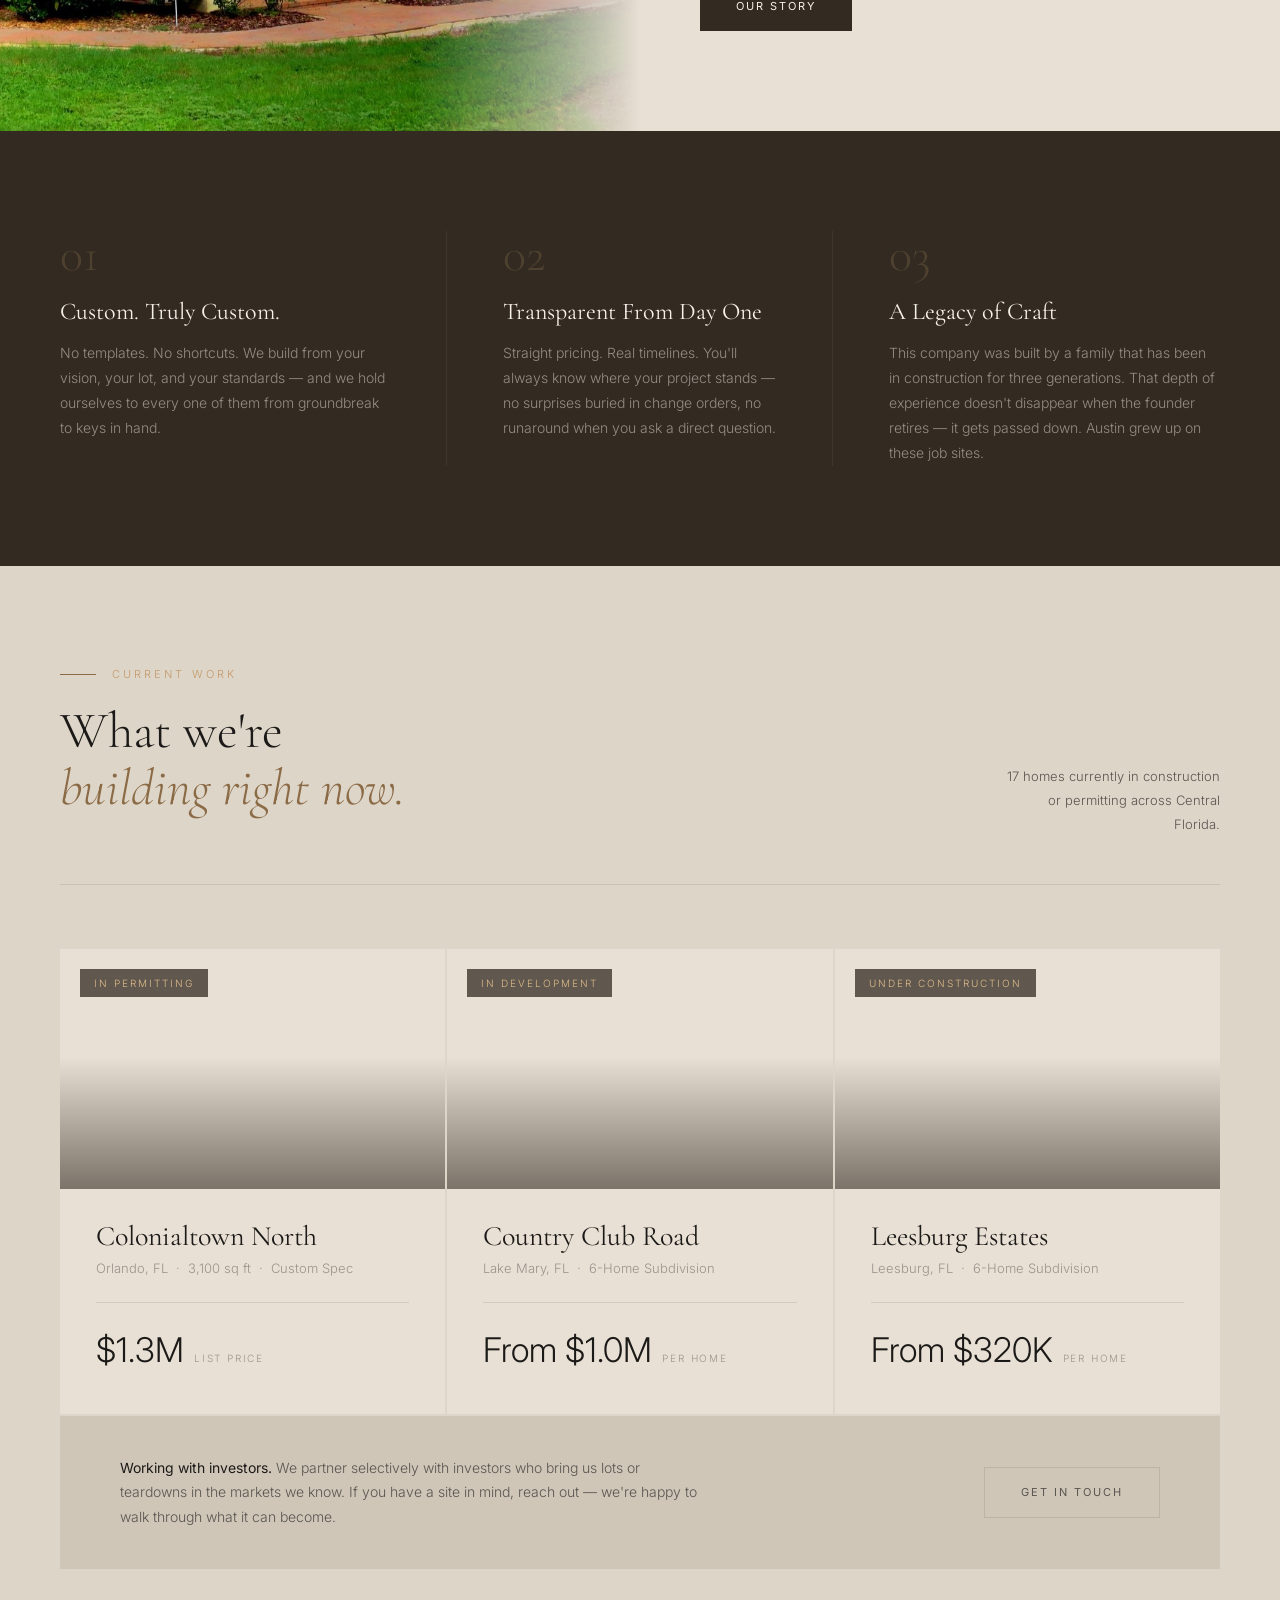
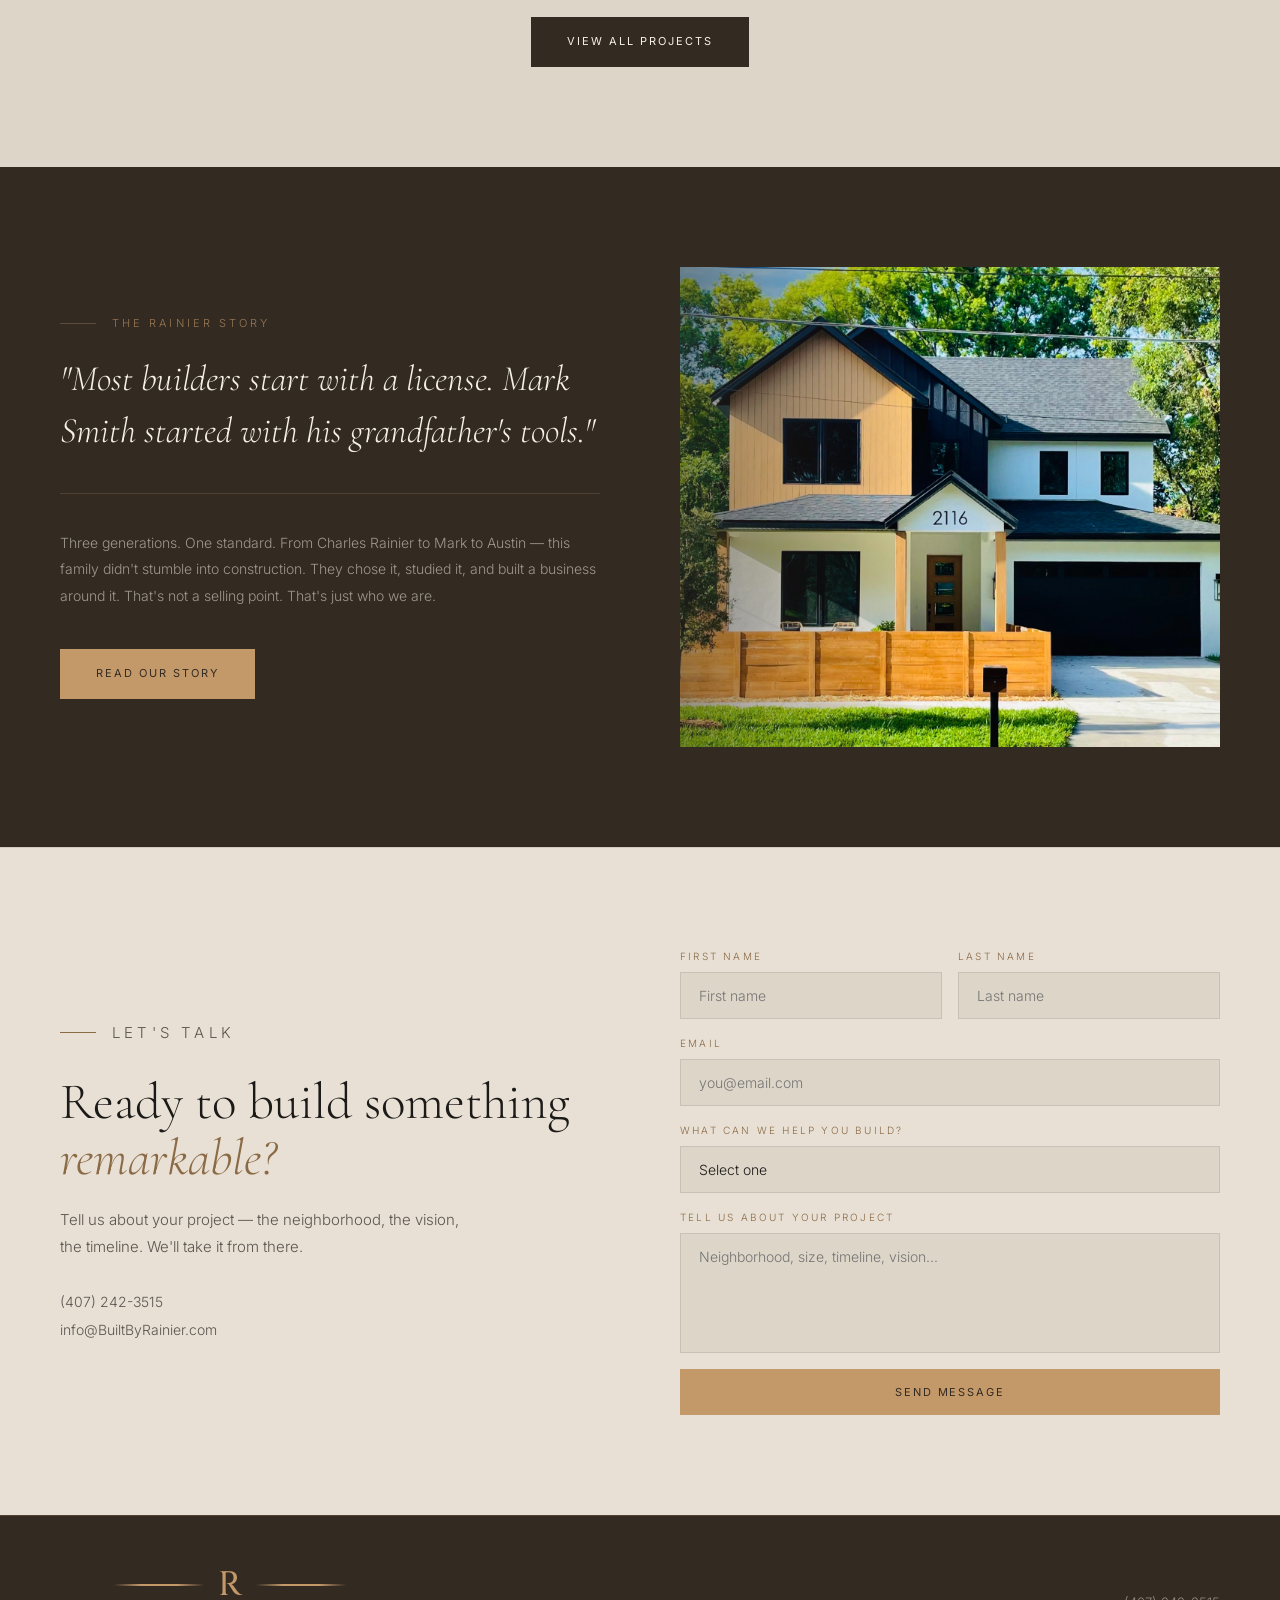
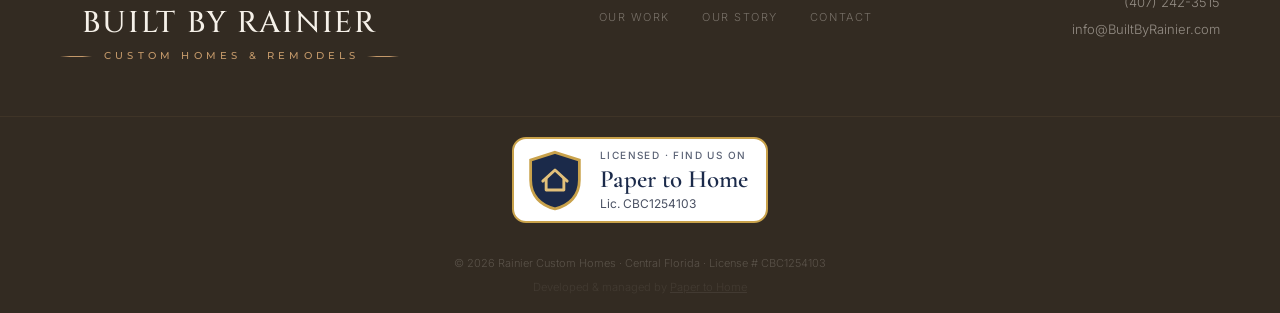
==== commit 09cf5912: "Footer: use Austin's full stacked logo (R, wordmark, Custom Homes & Remodels tagline) Co-Authored-By" ====
--- a/index.html
+++ b/index.html
@@ -4,18 +4,18 @@
   <meta charset="UTF-8" />
   <meta name="viewport" content="width=device-width, initial-scale=1.0" />
   <title>Built by Rainier | Custom Home Builder — Orlando, Winter Park, Lake Nona, Windermere</title>
-  <meta name="description" content="Built By Rainier has been building high-end custom homes across Central Florida since 2004. Serving Orlando, Winter Park, Lake Mary, Lake Nona, and Windermere." />
+  <meta name="description" content="Rainier Custom Homes has been building high-end custom homes across Central Florida since 2004. Serving Orlando, Winter Park, Lake Mary, Lake Nona, and Windermere." />
   <link rel="canonical" href="https://builtbyrainier.com/" />
   <meta property="og:type" content="website" />
   <meta property="og:title" content="Built by Rainier | Custom Home Builder — Orlando, Winter Park, Lake Nona, Windermere" />
-  <meta property="og:description" content="Built By Rainier has been building high-end custom homes across Central Florida since 2004. Serving Orlando, Winter Park, Lake Mary, Lake Nona, and Windermere." />
+  <meta property="og:description" content="Rainier Custom Homes has been building high-end custom homes across Central Florida since 2004. Serving Orlando, Winter Park, Lake Mary, Lake Nona, and Windermere." />
   <meta property="og:url" content="https://builtbyrainier.com/" />
   <meta property="og:image" content="https://builtbyrainier.com/assets/img/hero-2116.jpg" />
   <script type="application/ld+json">
   {
     "@context": "https://schema.org",
     "@type": "HomeAndConstructionBusiness",
-    "name": "Built By Rainier",
+    "name": "Rainier Custom Homes",
     "alternateName": "Built by Rainier",
     "url": "https://builtbyrainier.com/",
     "telephone": "+1-407-242-3515",
@@ -28,7 +28,7 @@
   </script>
   <link rel="preconnect" href="https://fonts.googleapis.com" />
   <link rel="preconnect" href="https://fonts.gstatic.com" crossorigin />
-  <link href="https://fonts.googleapis.com/css2?family=Cormorant+Garamond:ital,wght@0,300;0,400;0,600;1,300;1,400&family=Inter:wght@300;400;500&family=Cinzel:wght@500;600&display=swap" rel="stylesheet" />
+  <link href="https://fonts.googleapis.com/css2?family=Cormorant+Garamond:ital,wght@0,300;0,400;0,600;1,300;1,400&family=Inter:wght@300;400;500&family=Cinzel:wght@500;600&family=Montserrat:wght@500&display=swap" rel="stylesheet" />
   <link rel="stylesheet" href="css/style.css" />
   <style>
     /* ── HERO ── */
@@ -257,7 +257,7 @@
     <div class="who-text">
       <p class="section-label">Who We Are</p>
       <h2 class="section-headline">We build for people who won't settle for <em>close enough.</em></h2>
-      <p class="who-body">Built By Rainier works with a select number of clients each year — people who know what they want, know the neighborhood they want it in, and need a builder they can trust completely. Transparent pricing. Real timelines. No runaround.</p>
+      <p class="who-body">Rainier Custom Homes works with a select number of clients each year — people who know what they want, know the neighborhood they want it in, and need a builder they can trust completely. Transparent pricing. Real timelines. No runaround.</p>
       <a href="story.html" class="btn-dark" style="align-self:flex-start;">Our Story</a>
     </div>
   </div>
@@ -408,7 +408,7 @@
 
   <!-- FOOTER -->
   <footer>
-    <div class="footer-brand"><span class="logo-r">R</span><span class="logo-word">Built By Rainier</span></div>
+    <div class="footer-brand brand-stack" aria-label="Built By Rainier, Custom Homes and Remodels"><div class="bs-mark"><span class="bs-ln"></span><span class="bs-r">R</span><span class="bs-ln"></span></div><div class="bs-word">Built By Rainier</div><div class="bs-tag"><span class="bs-ln"></span><span>Custom Homes &amp; Remodels</span><span class="bs-ln"></span></div></div>
     <ul class="footer-nav">
       <li><a href="work.html">Our Work</a></li>
       <li><a href="story.html">Our Story</a></li>
@@ -421,7 +421,7 @@
   </footer>
   <div style="background:var(--dark); padding:16px 60px; border-top:1px solid rgba(196,153,106,0.08);">
     <div class="p2h-badge-wrap"><a class="p2h-badge" href="https://www.papertohome.com/contractors/brevard/rainier-construction-inc" title="Rainier Construction Inc on Paper to Home" aria-label="Licensed, find us on Paper to Home. License CBC1254103"><svg viewBox="0 0 56 56" aria-hidden="true"><path d="M28 3 50 10v18c0 14-9 23-22 26C15 51 6 42 6 28V10Z" fill="#1B2A4A" stroke="#C9A24B" stroke-width="2.5"/><g transform="translate(28 27)" fill="none" stroke="#E2C07A" stroke-width="2.6" stroke-linecap="round" stroke-linejoin="round"><path d="M-11 2 0 -8l11 10"/><path d="M-8 0v10h16V0"/></g></svg><span class="p2h-badge-text"><span class="p2h-badge-kicker">Licensed · Find us on</span><span class="p2h-badge-name">Paper to Home</span><span class="p2h-badge-lic">Lic. CBC1254103</span></span></a></div>
-    <p class="footer-copy">© 2026 Rainier Construction Inc d/b/a Built By Rainier · Central Florida · License # CBC1254103</p>
+    <p class="footer-copy">© 2026 Rainier Custom Homes · Central Florida · License # CBC1254103</p>
     <p class="footer-copy" style="margin-top:6px; opacity:0.4; font-size:0.7rem;">Developed & managed by <a href="https://www.papertohome.com" target="_blank" style="color:inherit;">Paper to Home</a></p>
   </div>
 
--- a/css/style.css
+++ b/css/style.css
@@ -165,6 +165,18 @@
 nav.solid .nav-logo .logo-r { color: var(--gold-dim); }
 .footer-brand .logo-r { color: var(--gold-lt); }
 
+/* Full stacked logo (footer) */
+.brand-stack { display: block; text-align: center; white-space: normal; letter-spacing: 0; }
+.bs-mark, .bs-tag { display: flex; align-items: center; justify-content: center; }
+.bs-mark { gap: 14px; }
+.bs-r { font-family: 'Cinzel', serif; font-size: 34px; font-weight: 500; line-height: 1; color: var(--gold); }
+.bs-word { font-family: 'Cinzel', serif; font-size: 30px; font-weight: 500; letter-spacing: 0.06em; line-height: 1.15; margin-top: 4px; color: var(--ink-lt); white-space: nowrap; }
+.bs-tag { gap: 12px; margin-top: 8px; }
+.bs-tag span:not(.bs-ln) { font-family: 'Montserrat', 'Inter', sans-serif; font-size: 10px; font-weight: 500; letter-spacing: 0.42em; margin-right: -0.42em; color: var(--gold); white-space: nowrap; }
+.bs-ln { display: block; height: 1.5px; background: linear-gradient(90deg, transparent, var(--gold) 30%, var(--gold) 70%, transparent); }
+.bs-mark .bs-ln { width: 90px; }
+.bs-tag .bs-ln { width: 32px; }
+
 .nav-links {
   display: flex;
   gap: 40px;
@@ -628,6 +640,11 @@
 
 /* ── RESPONSIVE ── */
 @media (max-width: 960px) {
+  .bs-word { font-size: 24px; }
+  .bs-r { font-size: 28px; }
+  .bs-mark .bs-ln { width: 70px; }
+  .bs-tag span:not(.bs-ln) { font-size: 9px; letter-spacing: 0.32em; margin-right: -0.32em; }
+
   .nav-logo, .footer-brand { font-size: 15px; gap: 10px; }
   .logo-r { font-size: 26px; padding-right: 10px; }
   nav { padding: 20px 24px; }
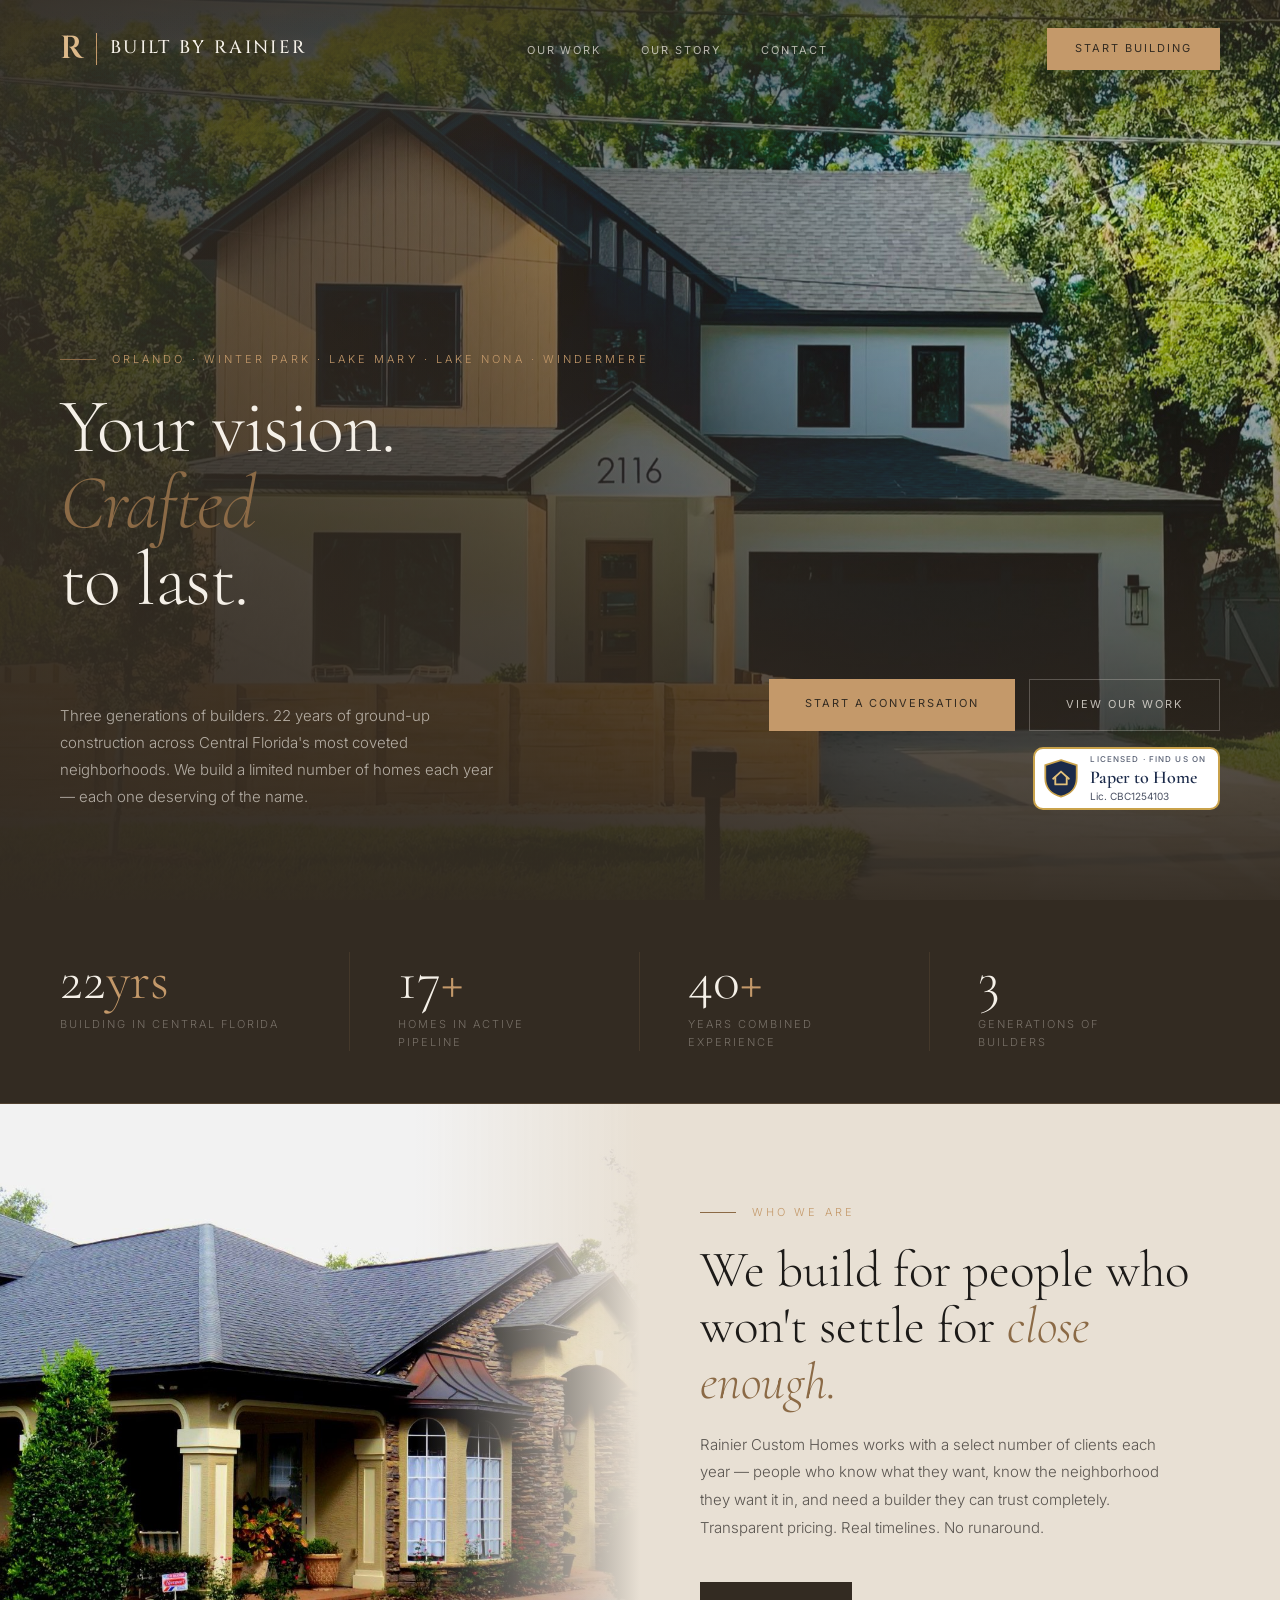
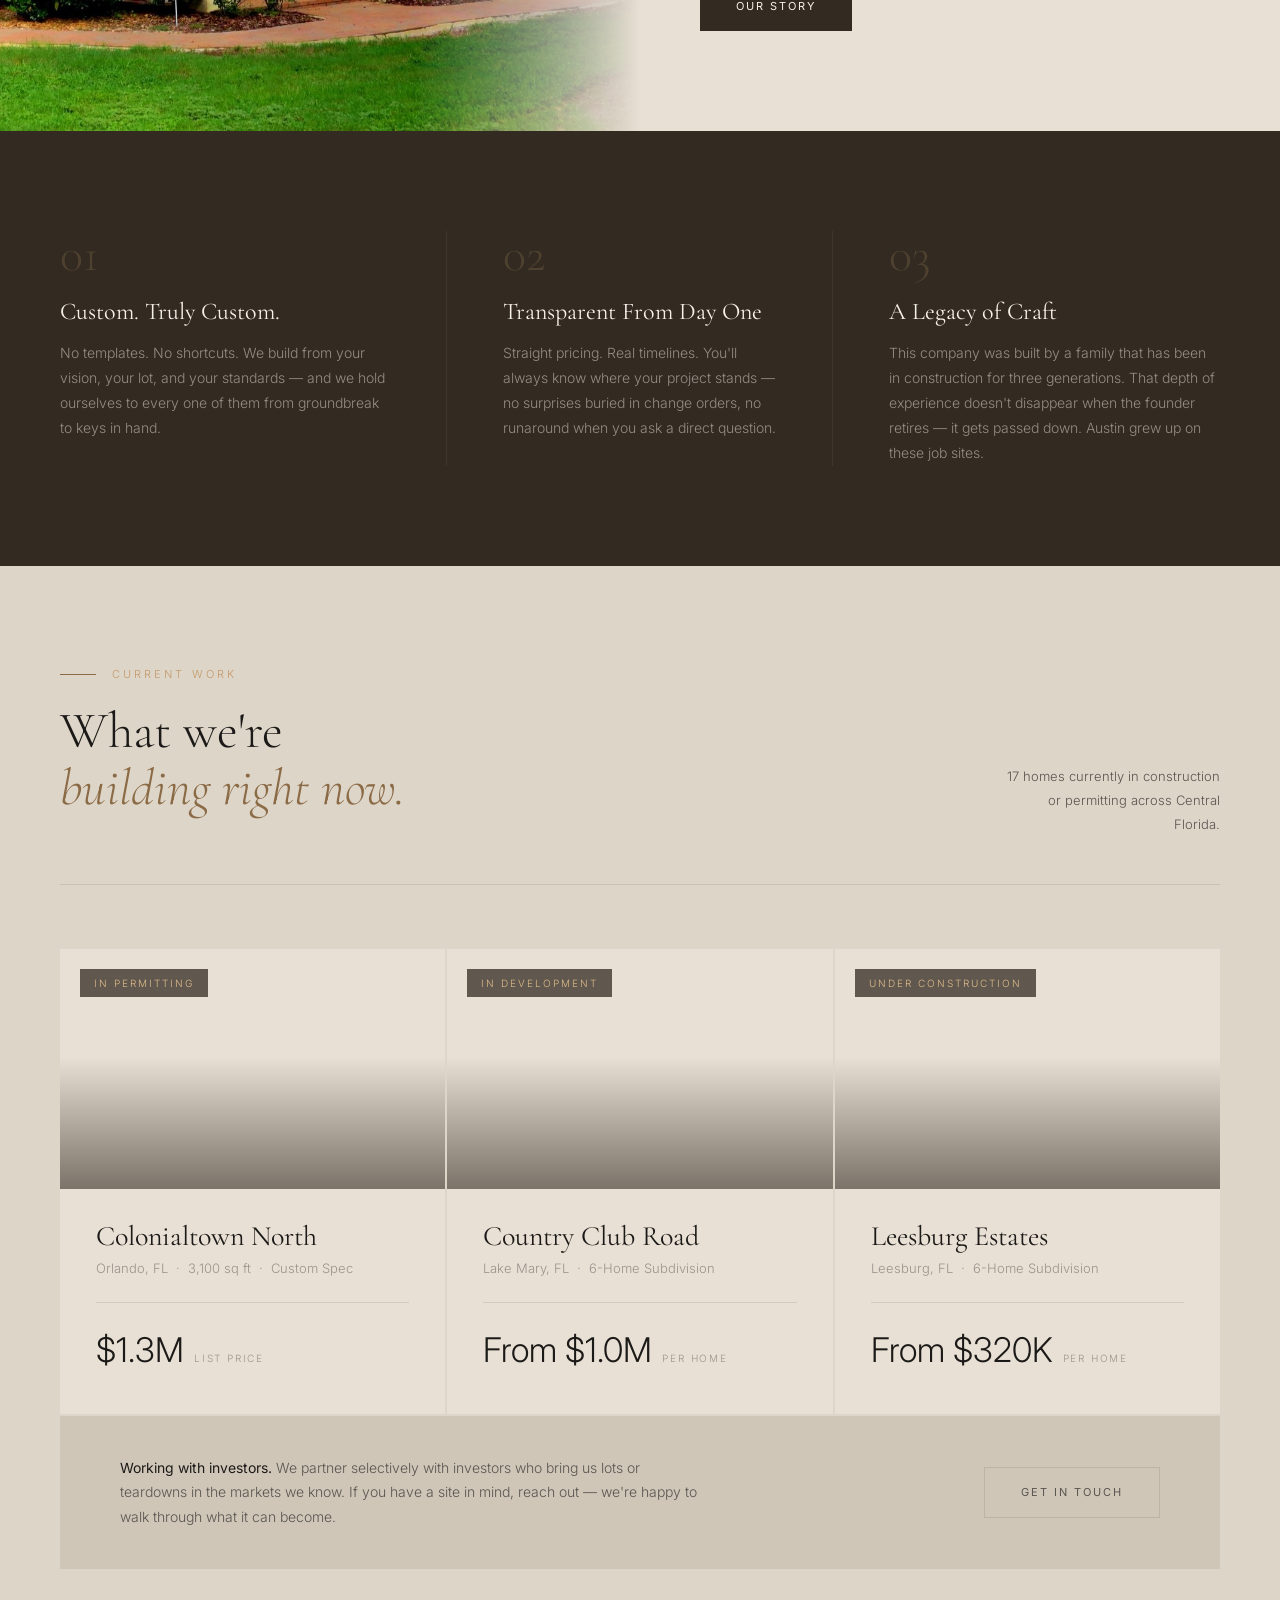
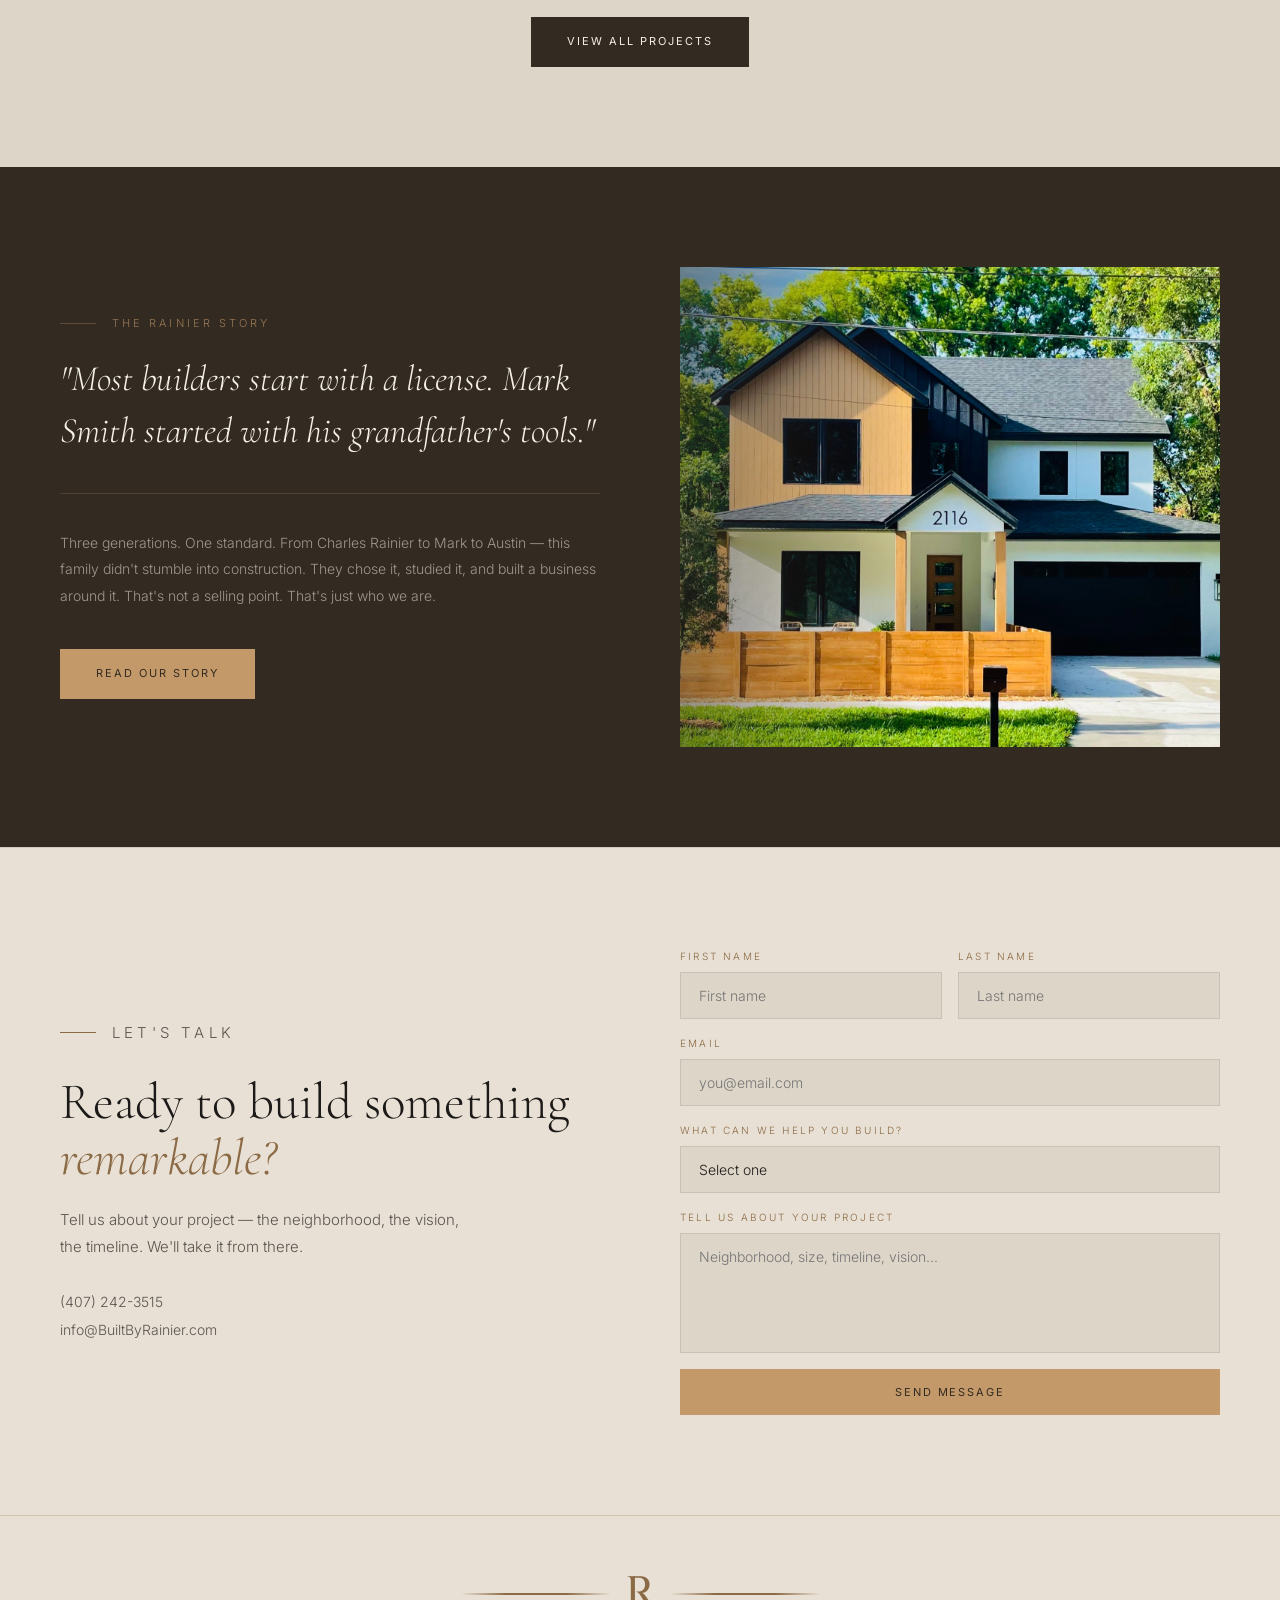
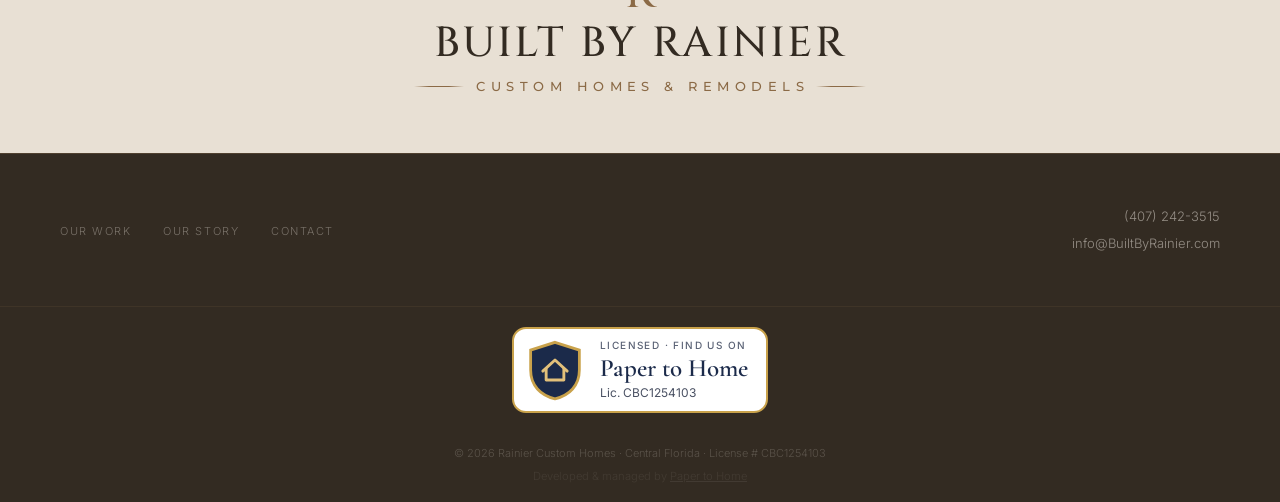
==== commit b78374bf: "Stacked logo: dark-on-cream version (matches Austin's art) on a band above the footer Co-Authored-By" ====
--- a/index.html
+++ b/index.html
@@ -407,9 +407,9 @@
   </section>
 
   <!-- FOOTER -->
+  <div class="brand-band"><div class="brand-stack" aria-label="Built By Rainier, Custom Homes and Remodels"><div class="bs-mark"><span class="bs-ln"></span><span class="bs-r">R</span><span class="bs-ln"></span></div><div class="bs-word">Built By Rainier</div><div class="bs-tag"><span class="bs-ln"></span><span>Custom Homes &amp; Remodels</span><span class="bs-ln"></span></div></div></div>
   <footer>
-    <div class="footer-brand brand-stack" aria-label="Built By Rainier, Custom Homes and Remodels"><div class="bs-mark"><span class="bs-ln"></span><span class="bs-r">R</span><span class="bs-ln"></span></div><div class="bs-word">Built By Rainier</div><div class="bs-tag"><span class="bs-ln"></span><span>Custom Homes &amp; Remodels</span><span class="bs-ln"></span></div></div>
-    <ul class="footer-nav">
+        <ul class="footer-nav">
       <li><a href="work.html">Our Work</a></li>
       <li><a href="story.html">Our Story</a></li>
       <li><a href="contact.html">Contact</a></li>
--- a/css/style.css
+++ b/css/style.css
@@ -165,17 +165,18 @@
 nav.solid .nav-logo .logo-r { color: var(--gold-dim); }
 .footer-brand .logo-r { color: var(--gold-lt); }
 
-/* Full stacked logo (footer) */
-.brand-stack { display: block; text-align: center; white-space: normal; letter-spacing: 0; }
+/* Full stacked logo — dark version on a cream band above the footer */
+.brand-band { background: var(--bg); padding: 56px 24px; border-top: 1px solid rgba(139,106,70,0.25); }
+.brand-stack { display: block; text-align: center; text-transform: uppercase; white-space: normal; letter-spacing: 0; }
 .bs-mark, .bs-tag { display: flex; align-items: center; justify-content: center; }
 .bs-mark { gap: 14px; }
-.bs-r { font-family: 'Cinzel', serif; font-size: 34px; font-weight: 500; line-height: 1; color: var(--gold); }
-.bs-word { font-family: 'Cinzel', serif; font-size: 30px; font-weight: 500; letter-spacing: 0.06em; line-height: 1.15; margin-top: 4px; color: var(--ink-lt); white-space: nowrap; }
+.bs-r { font-family: 'Cinzel', serif; font-size: 44px; font-weight: 500; line-height: 1; color: var(--gold-dim); }
+.bs-word { font-family: 'Cinzel', serif; font-size: 42px; font-weight: 500; letter-spacing: 0.06em; line-height: 1.15; margin-top: 4px; color: var(--dark); white-space: nowrap; }
 .bs-tag { gap: 12px; margin-top: 8px; }
-.bs-tag span:not(.bs-ln) { font-family: 'Montserrat', 'Inter', sans-serif; font-size: 10px; font-weight: 500; letter-spacing: 0.42em; margin-right: -0.42em; color: var(--gold); white-space: nowrap; }
-.bs-ln { display: block; height: 1.5px; background: linear-gradient(90deg, transparent, var(--gold) 30%, var(--gold) 70%, transparent); }
-.bs-mark .bs-ln { width: 90px; }
-.bs-tag .bs-ln { width: 32px; }
+.bs-tag span:not(.bs-ln) { font-family: 'Montserrat', 'Inter', sans-serif; font-size: 13px; font-weight: 500; letter-spacing: 0.42em; margin-right: -0.42em; color: var(--gold-dim); white-space: nowrap; }
+.bs-ln { display: block; height: 1.5px; background: linear-gradient(90deg, transparent, var(--gold-dim) 30%, var(--gold-dim) 70%, transparent); }
+.bs-mark .bs-ln { width: 150px; }
+.bs-tag .bs-ln { width: 50px; }
 
 .nav-links {
   display: flex;
